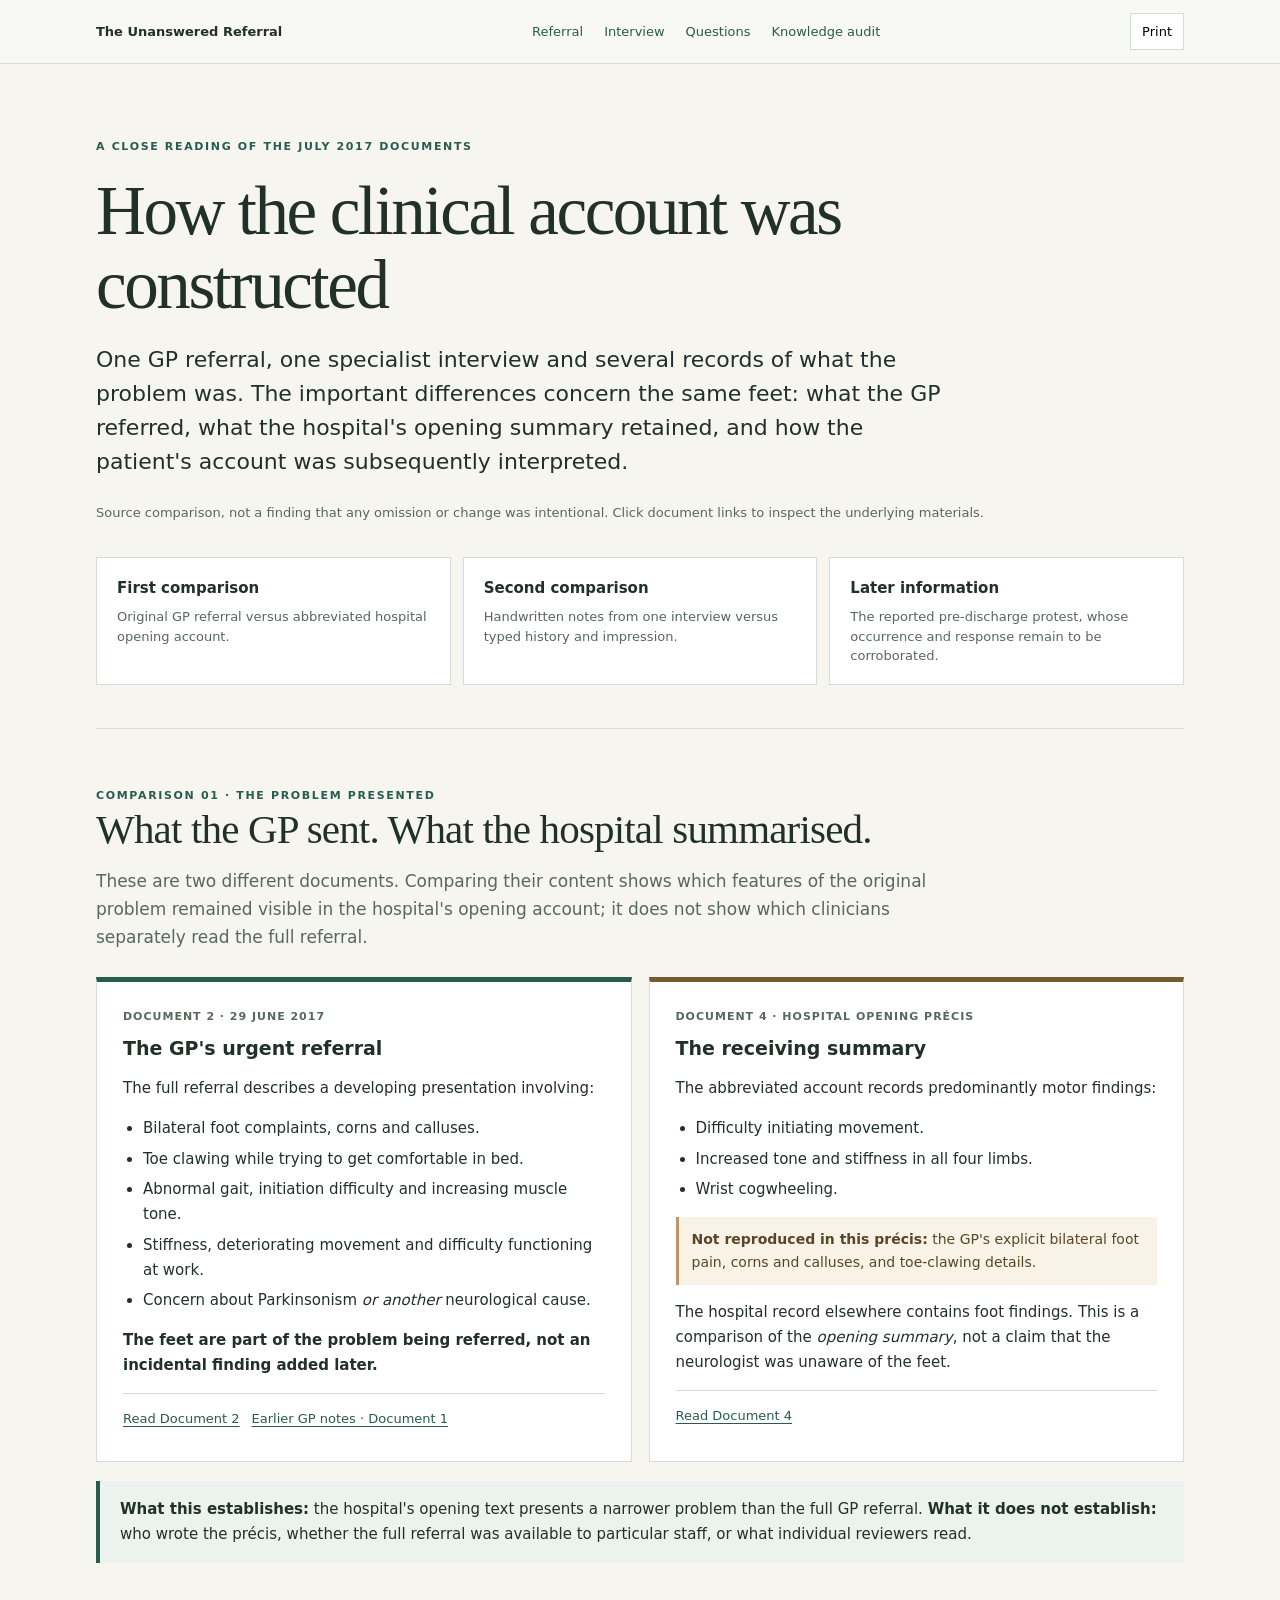
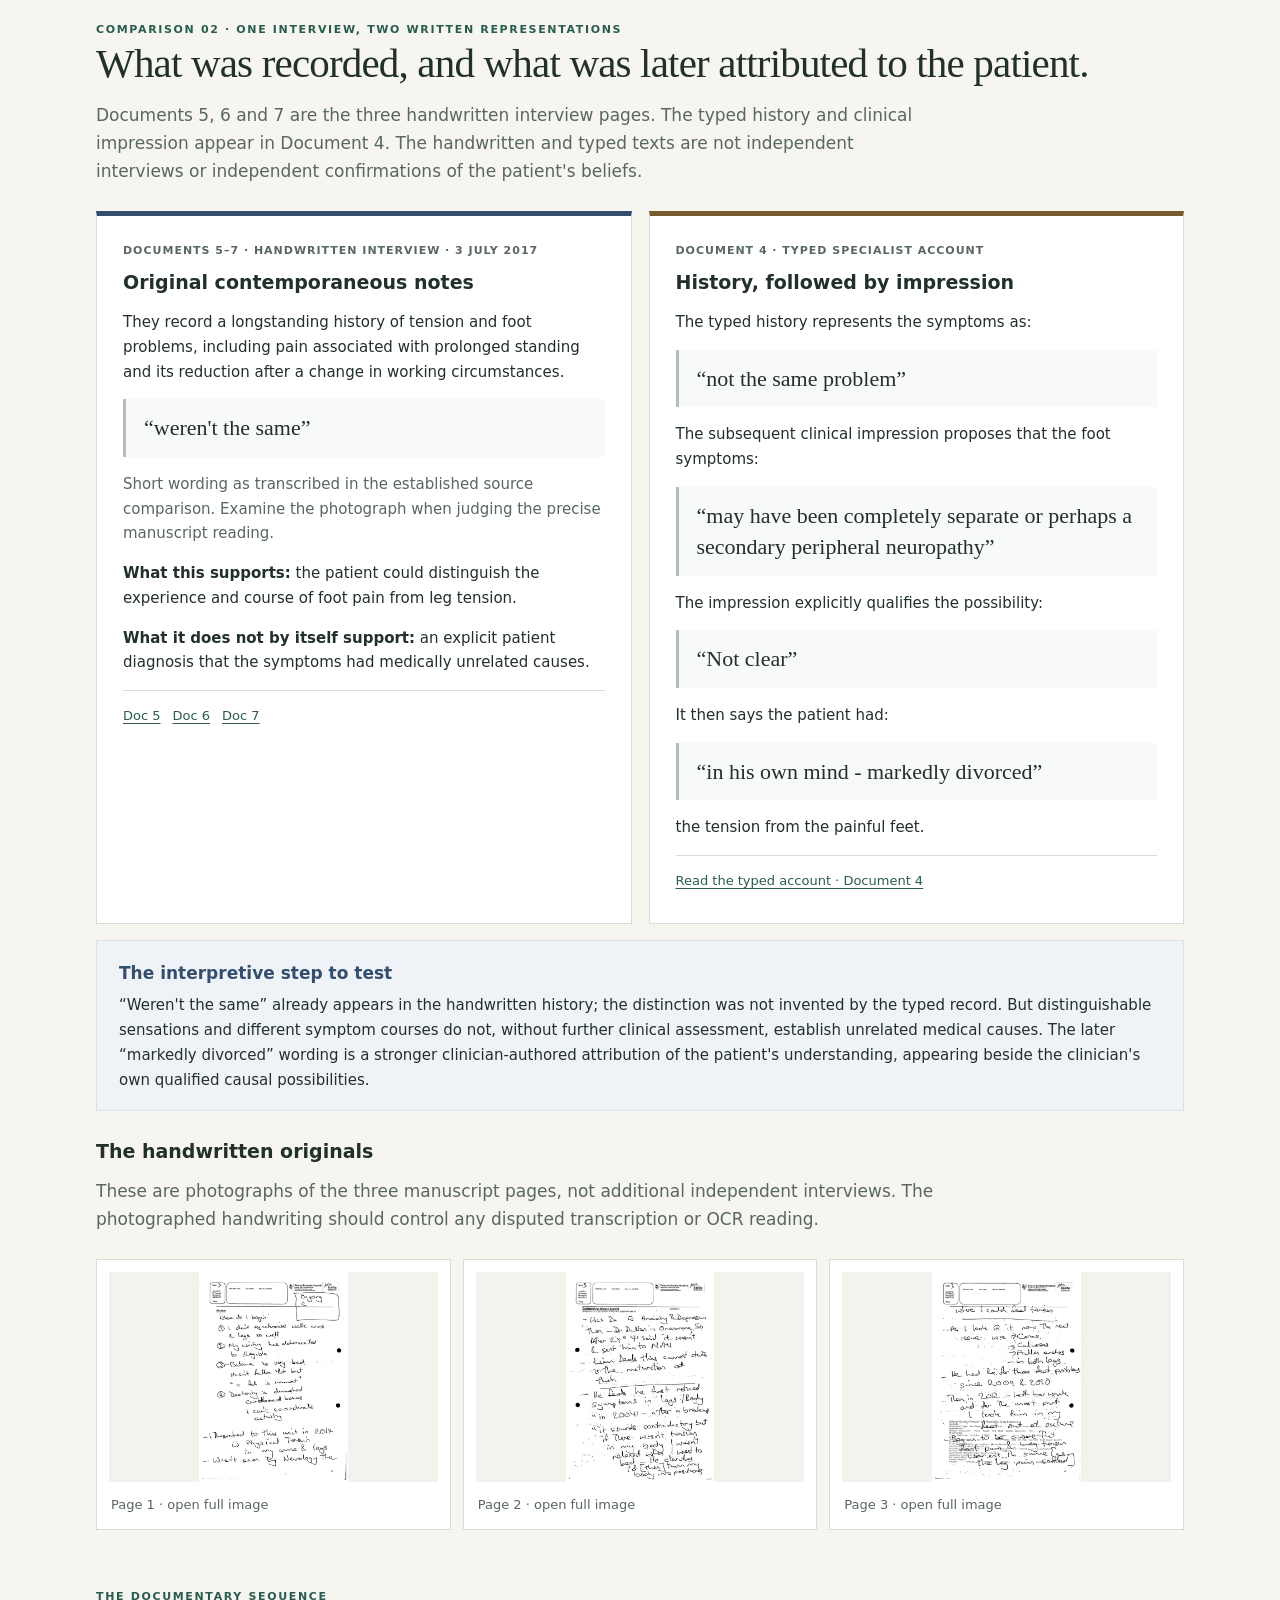
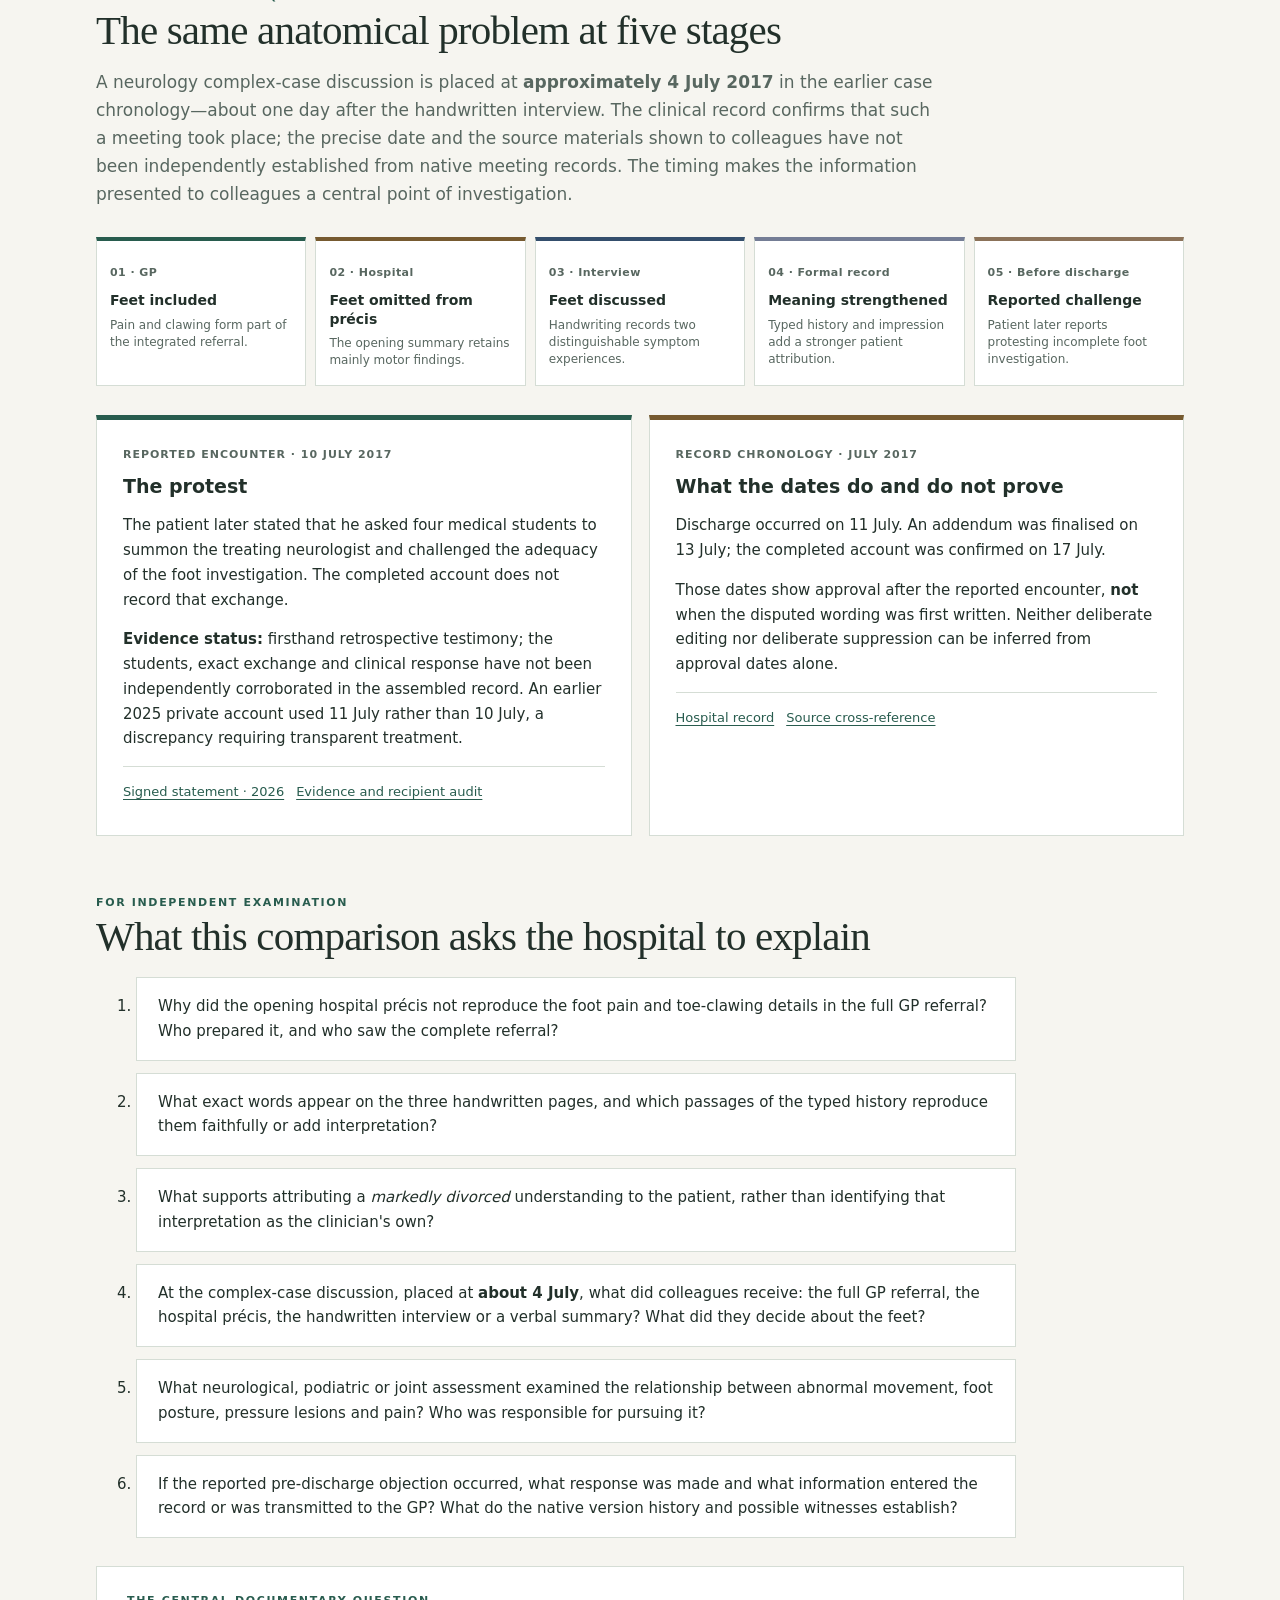
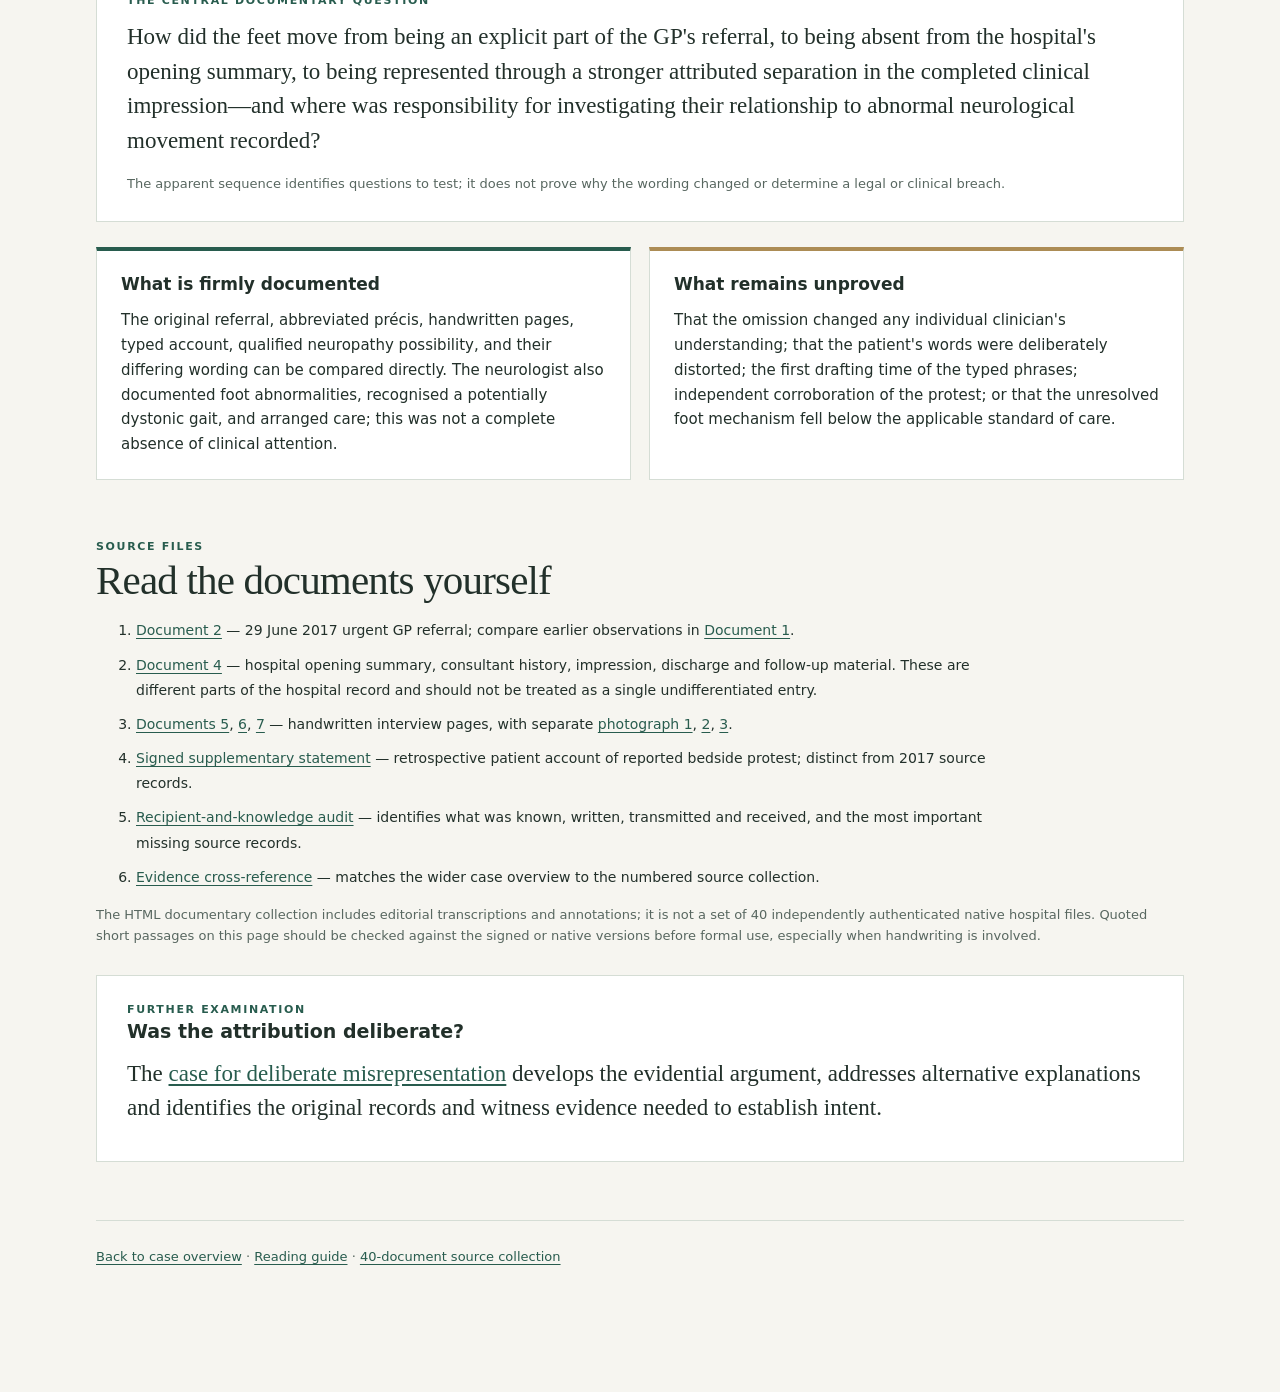
==== documentary-comparison.html @ 12102b63 "Place complex-case meeting around 4 July and clarify outstanding source evidence" ====
<!doctype html>
<html lang="en">
<head>
<meta charset="utf-8">
<meta name="viewport" content="width=device-width,initial-scale=1">
<meta name="color-scheme" content="light">
<meta name="description" content="A source-by-source visual comparison of the original GP referral, hospital summary, handwritten interview, typed clinical history and impression in July 2017.">
<title>How the July 2017 Account Was Constructed | The Unanswered Referral</title>
<style>
:root{--paper:#f6f5f0;--white:#fff;--ink:#22302a;--muted:#586760;--line:#d5ddd5;--green:#285c4e;--soft:#ecf2ed;--ochre:#765a30;--warm:#f8f2e7;--blue:#344e6c;--blue-soft:#eff3f8}
*{box-sizing:border-box}html{scroll-behavior:smooth}body{margin:0;background:var(--paper);color:var(--ink);font:17px/1.65 system-ui,-apple-system,BlinkMacSystemFont,"Segoe UI",sans-serif}a{color:var(--green);text-underline-offset:3px}a:focus-visible,button:focus-visible{outline:3px solid var(--green);outline-offset:3px}
header{background:rgba(248,248,244,.96);position:sticky;top:0;border-bottom:1px solid var(--line);z-index:10;backdrop-filter:blur(10px)}.top{max-width:1140px;margin:auto;padding:13px 26px;display:flex;align-items:center;gap:22px;justify-content:space-between;font-size:13px}.brand{font-weight:700;text-decoration:none;color:var(--ink)}.nav{display:flex;gap:21px;flex-wrap:wrap}.nav a{text-decoration:none}.print{border:1px solid var(--line);background:white;padding:7px 11px;cursor:pointer;font:inherit}
main{max-width:1140px;margin:auto;padding:0 26px 100px}section{scroll-margin-top:75px}.hero{padding:74px 0 43px;border-bottom:1px solid var(--line)}.eyebrow{color:var(--green);text-transform:uppercase;font-size:11px;letter-spacing:.15em;font-weight:750}.hero h1{font:normal clamp(37px,5.6vw,69px)/1.08 Georgia,serif;letter-spacing:-.035em;margin:17px 0 20px;max-width:950px}.lede{font-size:clamp(18px,2vw,22px);line-height:1.55;max-width:850px;margin:0 0 23px}.small{font-size:13px;color:var(--muted)}.summary{display:grid;grid-template-columns:repeat(3,1fr);gap:12px;margin-top:34px}.mini{background:var(--white);border:1px solid var(--line);padding:18px 20px;min-height:115px}.mini b{display:block;font-size:15px;margin-bottom:6px}.mini p{font-size:13px;color:var(--muted);line-height:1.5;margin:0}
h2{font:normal clamp(28px,3.6vw,41px)/1.18 Georgia,serif;letter-spacing:-.02em;margin:0 0 14px}h3{font:600 19px/1.3 system-ui,sans-serif;margin:0 0 13px}.intro{max-width:840px;color:var(--muted);margin:0 0 26px}.block{padding-top:58px}.comparison{display:grid;grid-template-columns:1fr 1fr;gap:17px}.panel{background:var(--white);border:1px solid var(--line);border-top:5px solid var(--green);padding:26px;min-width:0}.panel.secondary{border-top-color:var(--ochre)}.panel.third{border-top-color:var(--blue)}.panel .kicker{font-weight:700;letter-spacing:.09em;text-transform:uppercase;font-size:11px;color:var(--muted)}.panel h3{margin:10px 0 15px}.panel p,.panel li{font-size:15px}.panel ul{margin:5px 0 15px;padding-left:20px}.panel li{margin-bottom:6px}.panel footer{border-top:1px solid var(--line);padding-top:14px;font-size:13px;color:var(--muted)}.panel footer a{display:inline-block;margin:0 12px 6px 0}.omitted{background:var(--warm);border-left:3px solid #bb9867;padding:11px 13px;color:#594628;font-size:14px}.notice{background:var(--soft);padding:16px 20px;border-left:4px solid var(--green);margin-top:19px;font-size:15px}.sourcequote{margin:15px 0;border-left:3px solid #b3beb6;padding:13px 18px;background:#f8faf8;font:22px/1.43 Georgia,serif}.interpret{border:1px solid #d8e0e9;background:var(--blue-soft);padding:18px 22px;margin-top:16px}.interpret strong{color:var(--blue)}.interpret p{margin:6px 0 0;font-size:15px}.photo-grid{display:grid;grid-template-columns:repeat(3,minmax(0,1fr));gap:12px;margin-top:19px}.photo{margin:0;border:1px solid var(--line);background:white}.photo a{display:block;padding:12px}.photo img{display:block;width:100%;height:210px;object-fit:contain;background:#f4f2ec}.photo figcaption{padding:0 14px 13px;font-size:13px;color:var(--muted)}.subsection{margin-top:28px}.meaning{display:grid;grid-template-columns:1fr 1fr;gap:18px;margin-top:25px}.meaning article{padding:22px 24px;background:var(--white);border:1px solid var(--line)}.meaning article h3{font-size:17px}.meaning article p{font-size:15px;margin:0}.meaning .caution{border-top:4px solid #ac8c55}.meaning .test{border-top:4px solid var(--green)}.rail{display:grid;grid-template-columns:repeat(5,minmax(0,1fr));gap:9px;margin:29px 0}.step{padding:15px 13px;background:white;border:1px solid var(--line);border-top:4px solid var(--green)}.step:nth-child(2){border-top-color:var(--ochre)}.step:nth-child(3){border-top-color:var(--blue)}.step:nth-child(4){border-top-color:#747d95}.step:nth-child(5){border-top-color:#8b7259}.step span{color:var(--muted);font-size:11px;font-weight:700;letter-spacing:.04em}.step b{display:block;font-size:14px;line-height:1.3;margin:7px 0}.step p{font-size:12px;line-height:1.45;color:var(--muted);margin:0}.callout{border:1px solid var(--line);background:white;padding:25px 30px;margin-top:28px}.callout p{font:23px/1.5 Georgia,serif;margin:10px 0}.tests{counter-reset:test;display:grid;gap:12px;max-width:920px}.tests li{padding:16px 21px;background:var(--white);border:1px solid var(--line);font-size:15px}.sources{font-size:14px;line-height:1.8;max-width:920px}.sources li{margin-bottom:9px}.end{border-top:1px solid var(--line);margin-top:58px;padding:25px 0;color:var(--muted);font-size:13px}
@media(max-width:790px){main{padding:0 17px 70px}.top{padding:12px 17px}.hero{padding-top:45px}.summary,.comparison,.meaning{grid-template-columns:1fr}.photo-grid{grid-template-columns:repeat(3,minmax(0,1fr))}.photo img{height:145px}.rail{grid-template-columns:1fr 1fr}.nav{gap:10px}}@media(max-width:480px){.photo-grid{grid-template-columns:1fr}.photo img{height:280px}.rail{grid-template-columns:1fr}.nav a:nth-child(2){display:none}.panel{padding:19px}.sourcequote{font-size:20px}}
@media print{header,.print{display:none}body{font-size:12px;background:white}main{max-width:none}.hero{padding:16px 0}.hero h1{font-size:35px}.summary,.comparison,.meaning{grid-template-columns:1fr 1fr}.rail{grid-template-columns:repeat(5,1fr)}.panel,.mini,.step,.photo{break-inside:avoid}.block{padding-top:28px}h2{font-size:27px}.photo img{height:140px}a{color:inherit}}
</style>
</head>
<body>
<header><div class="top"><a class="brand" href="./">The Unanswered Referral</a><nav class="nav" aria-label="Page navigation"><a href="#referral">Referral</a><a href="#interview">Interview</a><a href="#question">Questions</a><a href="supporting.html?document=audit">Knowledge audit</a></nav><button class="print" type="button" onclick="window.print()">Print</button></div></header>
<main>
<section class="hero">
 <div class="eyebrow">A close reading of the July 2017 documents</div>
 <h1>How the clinical account was constructed</h1>
 <p class="lede">One GP referral, one specialist interview and several records of what the problem was. The important differences concern the same feet: what the GP referred, what the hospital's opening summary retained, and how the patient's account was subsequently interpreted.</p>
 <p class="small">Source comparison, not a finding that any omission or change was intentional. Click document links to inspect the underlying materials.</p>
 <div class="summary">
  <div class="mini"><b>First comparison</b><p>Original GP referral versus abbreviated hospital opening account.</p></div>
  <div class="mini"><b>Second comparison</b><p>Handwritten notes from one interview versus typed history and impression.</p></div>
  <div class="mini"><b>Later information</b><p>The reported pre-discharge protest, whose occurrence and response remain to be corroborated.</p></div>
 </div>
</section>
<section class="block" id="referral">
 <div class="eyebrow">Comparison 01 · The problem presented</div>
 <h2>What the GP sent. What the hospital summarised.</h2>
 <p class="intro">These are two different documents. Comparing their content shows which features of the original problem remained visible in the hospital's opening account; it does not show which clinicians separately read the full referral.</p>
 <div class="comparison">
  <article class="panel">
   <div class="kicker">Document 2 · 29 June 2017</div><h3>The GP's urgent referral</h3>
   <p>The full referral describes a developing presentation involving:</p>
   <ul><li>Bilateral foot complaints, corns and calluses.</li><li>Toe clawing while trying to get comfortable in bed.</li><li>Abnormal gait, initiation difficulty and increasing muscle tone.</li><li>Stiffness, deteriorating movement and difficulty functioning at work.</li><li>Concern about Parkinsonism <em>or another</em> neurological cause.</li></ul>
   <p><strong>The feet are part of the problem being referred, not an incidental finding added later.</strong></p>
   <footer><a href="Margaret_Tansey.html#document-2">Read Document 2</a><a href="Margaret_Tansey.html#document-1">Earlier GP notes · Document 1</a></footer>
  </article>
  <article class="panel secondary">
   <div class="kicker">Document 4 · Hospital opening précis</div><h3>The receiving summary</h3>
   <p>The abbreviated account records predominantly motor findings:</p>
   <ul><li>Difficulty initiating movement.</li><li>Increased tone and stiffness in all four limbs.</li><li>Wrist cogwheeling.</li></ul>
   <div class="omitted"><strong>Not reproduced in this précis:</strong> the GP's explicit bilateral foot pain, corns and calluses, and toe-clawing details.</div>
   <p>The hospital record elsewhere contains foot findings. This is a comparison of the <em>opening summary</em>, not a claim that the neurologist was unaware of the feet.</p>
   <footer><a href="Margaret_Tansey.html#document-4">Read Document 4</a></footer>
  </article>
 </div>
 <div class="notice"><strong>What this establishes:</strong> the hospital's opening text presents a narrower problem than the full GP referral. <strong>What it does not establish:</strong> who wrote the précis, whether the full referral was available to particular staff, or what individual reviewers read.</div>
</section>
<section class="block" id="interview">
 <div class="eyebrow">Comparison 02 · One interview, two written representations</div>
 <h2>What was recorded, and what was later attributed to the patient.</h2>
 <p class="intro">Documents 5, 6 and 7 are the three handwritten interview pages. The typed history and clinical impression appear in Document 4. The handwritten and typed texts are not independent interviews or independent confirmations of the patient's beliefs.</p>
 <div class="comparison">
  <article class="panel third">
   <div class="kicker">Documents 5–7 · Handwritten interview · 3 July 2017</div><h3>Original contemporaneous notes</h3>
   <p>They record a longstanding history of tension and foot problems, including pain associated with prolonged standing and its reduction after a change in working circumstances.</p>
   <blockquote class="sourcequote">“weren't the same”</blockquote>
   <p class="small">Short wording as transcribed in the established source comparison. Examine the photograph when judging the precise manuscript reading.</p>
   <p><strong>What this supports:</strong> the patient could distinguish the experience and course of foot pain from leg tension.</p>
   <p><strong>What it does not by itself support:</strong> an explicit patient diagnosis that the symptoms had medically unrelated causes.</p>
   <footer><a href="Margaret_Tansey.html#document-5">Doc 5</a><a href="Margaret_Tansey.html#document-6">Doc 6</a><a href="Margaret_Tansey.html#document-7">Doc 7</a></footer>
  </article>
  <article class="panel secondary">
   <div class="kicker">Document 4 · Typed specialist account</div><h3>History, followed by impression</h3>
   <p>The typed history represents the symptoms as:</p>
   <blockquote class="sourcequote">“not the same problem”</blockquote>
   <p>The subsequent clinical impression proposes that the foot symptoms:</p>
   <blockquote class="sourcequote">“may have been completely separate or perhaps a secondary peripheral neuropathy”</blockquote>
   <p>The impression explicitly qualifies the possibility:</p>
   <blockquote class="sourcequote">“Not clear”</blockquote>
   <p>It then says the patient had:</p>
   <blockquote class="sourcequote">“in his own mind - markedly divorced”</blockquote>
   <p>the tension from the painful feet.</p>
   <footer><a href="Margaret_Tansey.html#document-4">Read the typed account · Document 4</a></footer>
  </article>
 </div>
 <div class="interpret"><strong>The interpretive step to test</strong><p>“Weren't the same” already appears in the handwritten history; the distinction was not invented by the typed record. But distinguishable sensations and different symptom courses do not, without further clinical assessment, establish unrelated medical causes. The later “markedly divorced” wording is a stronger clinician-authored attribution of the patient's understanding, appearing beside the clinician's own qualified causal possibilities.</p></div>
 <div class="subsection"><h3>The handwritten originals</h3><p class="intro">These are photographs of the three manuscript pages, not additional independent interviews. The photographed handwriting should control any disputed transcription or OCR reading.</p>
  <div class="photo-grid">
   <figure class="photo"><a href="document_05_manuscript.jpg"><img src="document_05_manuscript.jpg" alt="Photograph of neurologist's handwritten interview, page 1" loading="lazy"></a><figcaption>Page 1 · open full image</figcaption></figure>
   <figure class="photo"><a href="document_06_manuscript.jpg"><img src="document_06_manuscript.jpg" alt="Photograph of neurologist's handwritten interview, page 2" loading="lazy"></a><figcaption>Page 2 · open full image</figcaption></figure>
   <figure class="photo"><a href="document_07_manuscript.jpg"><img src="document_07_manuscript.jpg" alt="Photograph of neurologist's handwritten interview, page 3" loading="lazy"></a><figcaption>Page 3 · open full image</figcaption></figure>
  </div>
 </div>
</section>
<section class="block" id="sequence">
 <div class="eyebrow">The documentary sequence</div><h2>The same anatomical problem at five stages</h2>
 <p class="intro">A neurology complex-case discussion is placed at <strong>approximately 4 July 2017</strong> in the earlier case chronology—about one day after the handwritten interview. The clinical record confirms that such a meeting took place; the precise date and the source materials shown to colleagues have not been independently established from native meeting records. The timing makes the information presented to colleagues a central point of investigation.</p>
 <div class="rail">
 <div class="step"><span>01 · GP</span><b>Feet included</b><p>Pain and clawing form part of the integrated referral.</p></div>
 <div class="step"><span>02 · Hospital</span><b>Feet omitted from précis</b><p>The opening summary retains mainly motor findings.</p></div>
 <div class="step"><span>03 · Interview</span><b>Feet discussed</b><p>Handwriting records two distinguishable symptom experiences.</p></div>
 <div class="step"><span>04 · Formal record</span><b>Meaning strengthened</b><p>Typed history and impression add a stronger patient attribution.</p></div>
 <div class="step"><span>05 · Before discharge</span><b>Reported challenge</b><p>Patient later reports protesting incomplete foot investigation.</p></div>
 </div>
 <div class="comparison">
 <article class="panel"><div class="kicker">Reported encounter · 10 July 2017</div><h3>The protest</h3><p>The patient later stated that he asked four medical students to summon the treating neurologist and challenged the adequacy of the foot investigation. The completed account does not record that exchange.</p><p><strong>Evidence status:</strong> firsthand retrospective testimony; the students, exact exchange and clinical response have not been independently corroborated in the assembled record. An earlier 2025 private account used 11 July rather than 10 July, a discrepancy requiring transparent treatment.</p><footer><a href="Article_16_Supplementary_Statement_July_2017.pdf">Signed statement · 2026</a><a href="supporting.html?document=audit">Evidence and recipient audit</a></footer></article>
 <article class="panel secondary"><div class="kicker">Record chronology · July 2017</div><h3>What the dates do and do not prove</h3><p>Discharge occurred on 11 July. An addendum was finalised on 13 July; the completed account was confirmed on 17 July.</p><p>Those dates show approval after the reported encounter, <strong>not</strong> when the disputed wording was first written. Neither deliberate editing nor deliberate suppression can be inferred from approval dates alone.</p><footer><a href="Margaret_Tansey.html#document-4">Hospital record</a><a href="supporting.html?document=crosswalk">Source cross-reference</a></footer></article>
 </div>
</section>
<section class="block" id="question">
 <div class="eyebrow">For independent examination</div><h2>What this comparison asks the hospital to explain</h2>
 <ol class="tests">
 <li>Why did the opening hospital précis not reproduce the foot pain and toe-clawing details in the full GP referral? Who prepared it, and who saw the complete referral?</li>
 <li>What exact words appear on the three handwritten pages, and which passages of the typed history reproduce them faithfully or add interpretation?</li>
 <li>What supports attributing a <em>markedly divorced</em> understanding to the patient, rather than identifying that interpretation as the clinician's own?</li>
 <li>At the complex-case discussion, placed at <strong>about 4 July</strong>, what did colleagues receive: the full GP referral, the hospital précis, the handwritten interview or a verbal summary? What did they decide about the feet?</li>
 <li>What neurological, podiatric or joint assessment examined the relationship between abnormal movement, foot posture, pressure lesions and pain? Who was responsible for pursuing it?</li>
 <li>If the reported pre-discharge objection occurred, what response was made and what information entered the record or was transmitted to the GP? What do the native version history and possible witnesses establish?</li>
 </ol>
 <div class="callout"><div class="eyebrow">The central documentary question</div><p>How did the feet move from being an explicit part of the GP's referral, to being absent from the hospital's opening summary, to being represented through a stronger attributed separation in the completed clinical impression—and where was responsibility for investigating their relationship to abnormal neurological movement recorded?</p><span class="small">The apparent sequence identifies questions to test; it does not prove why the wording changed or determine a legal or clinical breach.</span></div>
 <div class="meaning"><article class="test"><h3>What is firmly documented</h3><p>The original referral, abbreviated précis, handwritten pages, typed account, qualified neuropathy possibility, and their differing wording can be compared directly. The neurologist also documented foot abnormalities, recognised a potentially dystonic gait, and arranged care; this was not a complete absence of clinical attention.</p></article><article class="caution"><h3>What remains unproved</h3><p>That the omission changed any individual clinician's understanding; that the patient's words were deliberately distorted; the first drafting time of the typed phrases; independent corroboration of the protest; or that the unresolved foot mechanism fell below the applicable standard of care.</p></article></div>
</section>
<section class="block" id="sources"><div class="eyebrow">Source files</div><h2>Read the documents yourself</h2>
 <ol class="sources">
 <li><a href="Margaret_Tansey.html#document-2">Document 2</a> — 29 June 2017 urgent GP referral; compare earlier observations in <a href="Margaret_Tansey.html#document-1">Document 1</a>.</li>
 <li><a href="Margaret_Tansey.html#document-4">Document 4</a> — hospital opening summary, consultant history, impression, discharge and follow-up material. These are different parts of the hospital record and should not be treated as a single undifferentiated entry.</li>
 <li><a href="Margaret_Tansey.html#document-5">Documents 5</a>, <a href="Margaret_Tansey.html#document-6">6</a>, <a href="Margaret_Tansey.html#document-7">7</a> — handwritten interview pages, with separate <a href="document_05_manuscript.jpg">photograph 1</a>, <a href="document_06_manuscript.jpg">2</a>, <a href="document_07_manuscript.jpg">3</a>.</li>
 <li><a href="Article_16_Supplementary_Statement_July_2017.pdf">Signed supplementary statement</a> — retrospective patient account of reported bedside protest; distinct from 2017 source records.</li>
 <li><a href="supporting.html?document=audit">Recipient-and-knowledge audit</a> — identifies what was known, written, transmitted and received, and the most important missing source records.</li>
 <li><a href="supporting.html?document=crosswalk">Evidence cross-reference</a> — matches the wider case overview to the numbered source collection.</li>
 </ol>
 <p class="small">The HTML documentary collection includes editorial transcriptions and annotations; it is not a set of 40 independently authenticated native hospital files. Quoted short passages on this page should be checked against the signed or native versions before formal use, especially when handwriting is involved.</p>
</section>
<div class="callout"><div class="eyebrow">Further examination</div><h3>Was the attribution deliberate?</h3><p>The <a href="CASE_FOR_DELIBERATE_MISREPRESENTATION.md">case for deliberate misrepresentation</a> develops the evidential argument, addresses alternative explanations and identifies the original records and witness evidence needed to establish intent.</p></div>
<div class="end"><a href="./">Back to case overview</a> · <a href="README.md">Reading guide</a> · <a href="Margaret_Tansey.html">40-document source collection</a></div>
</main>
</body></html>
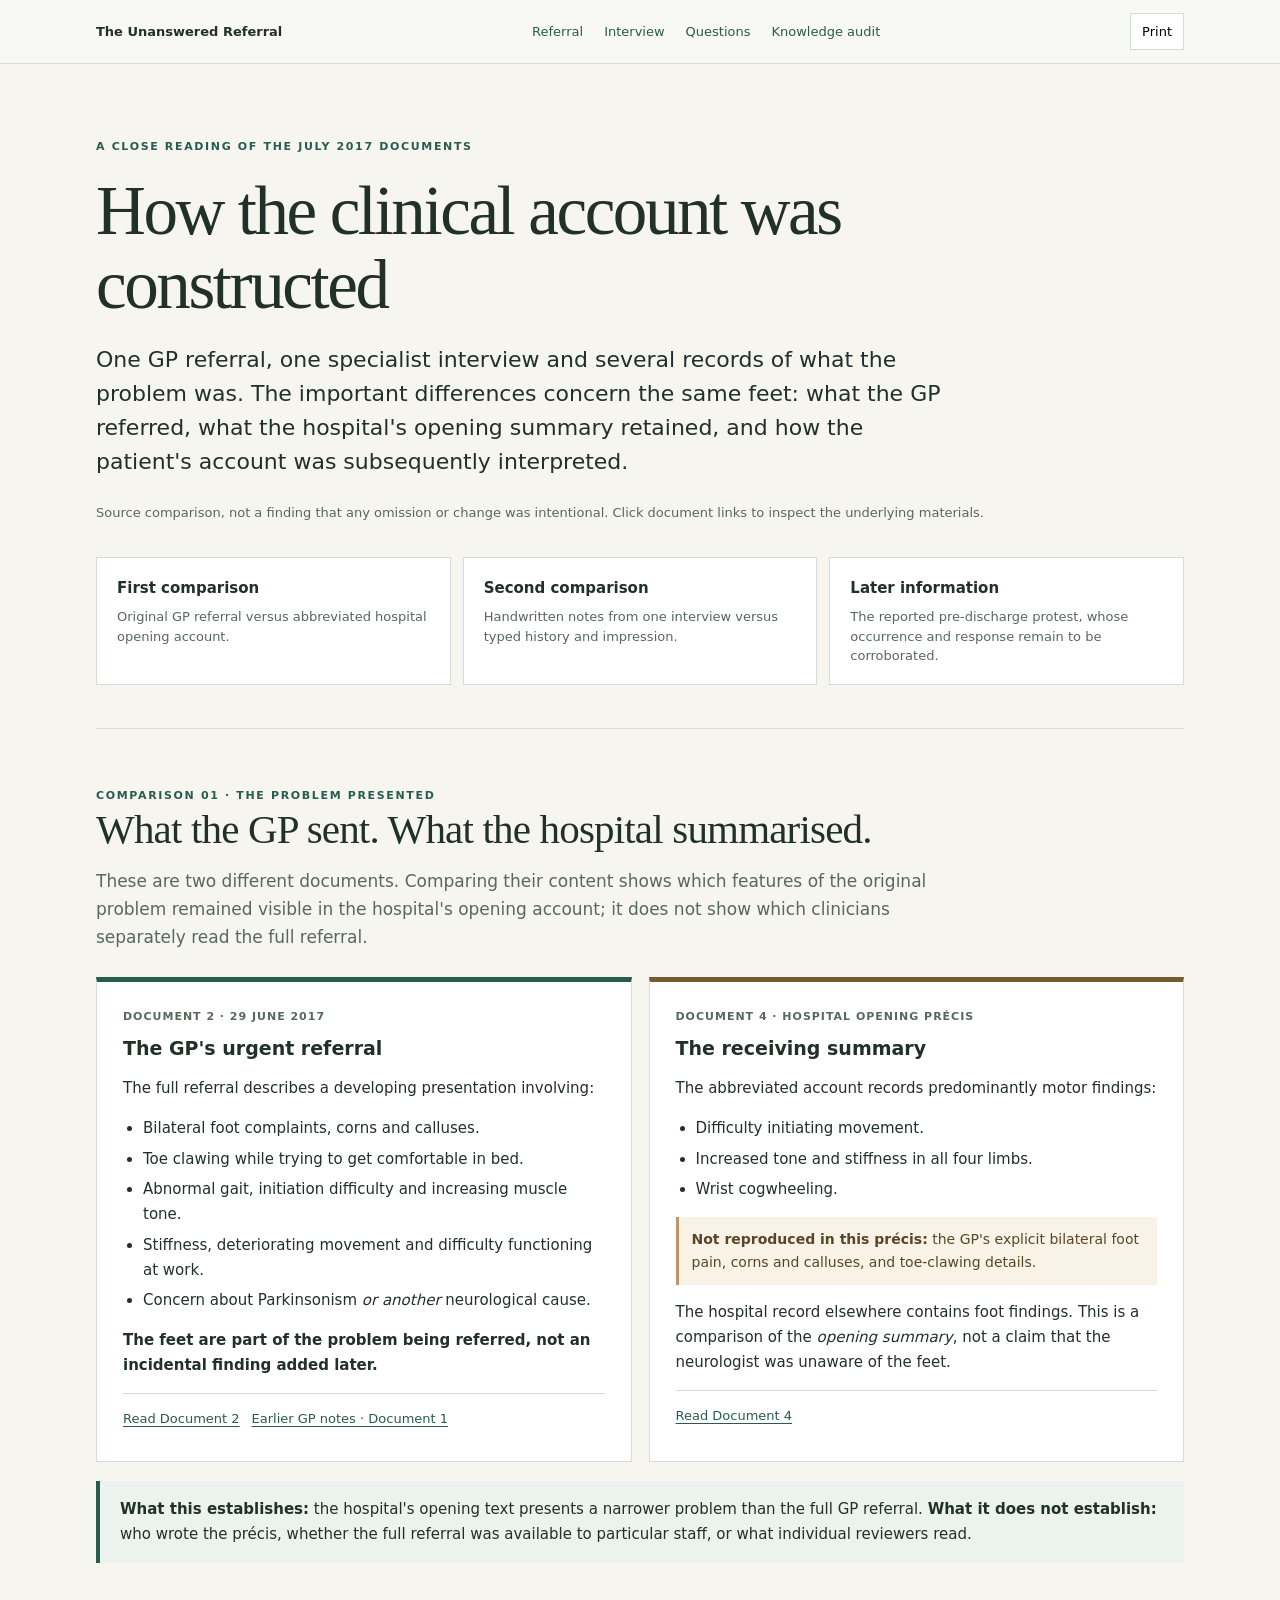
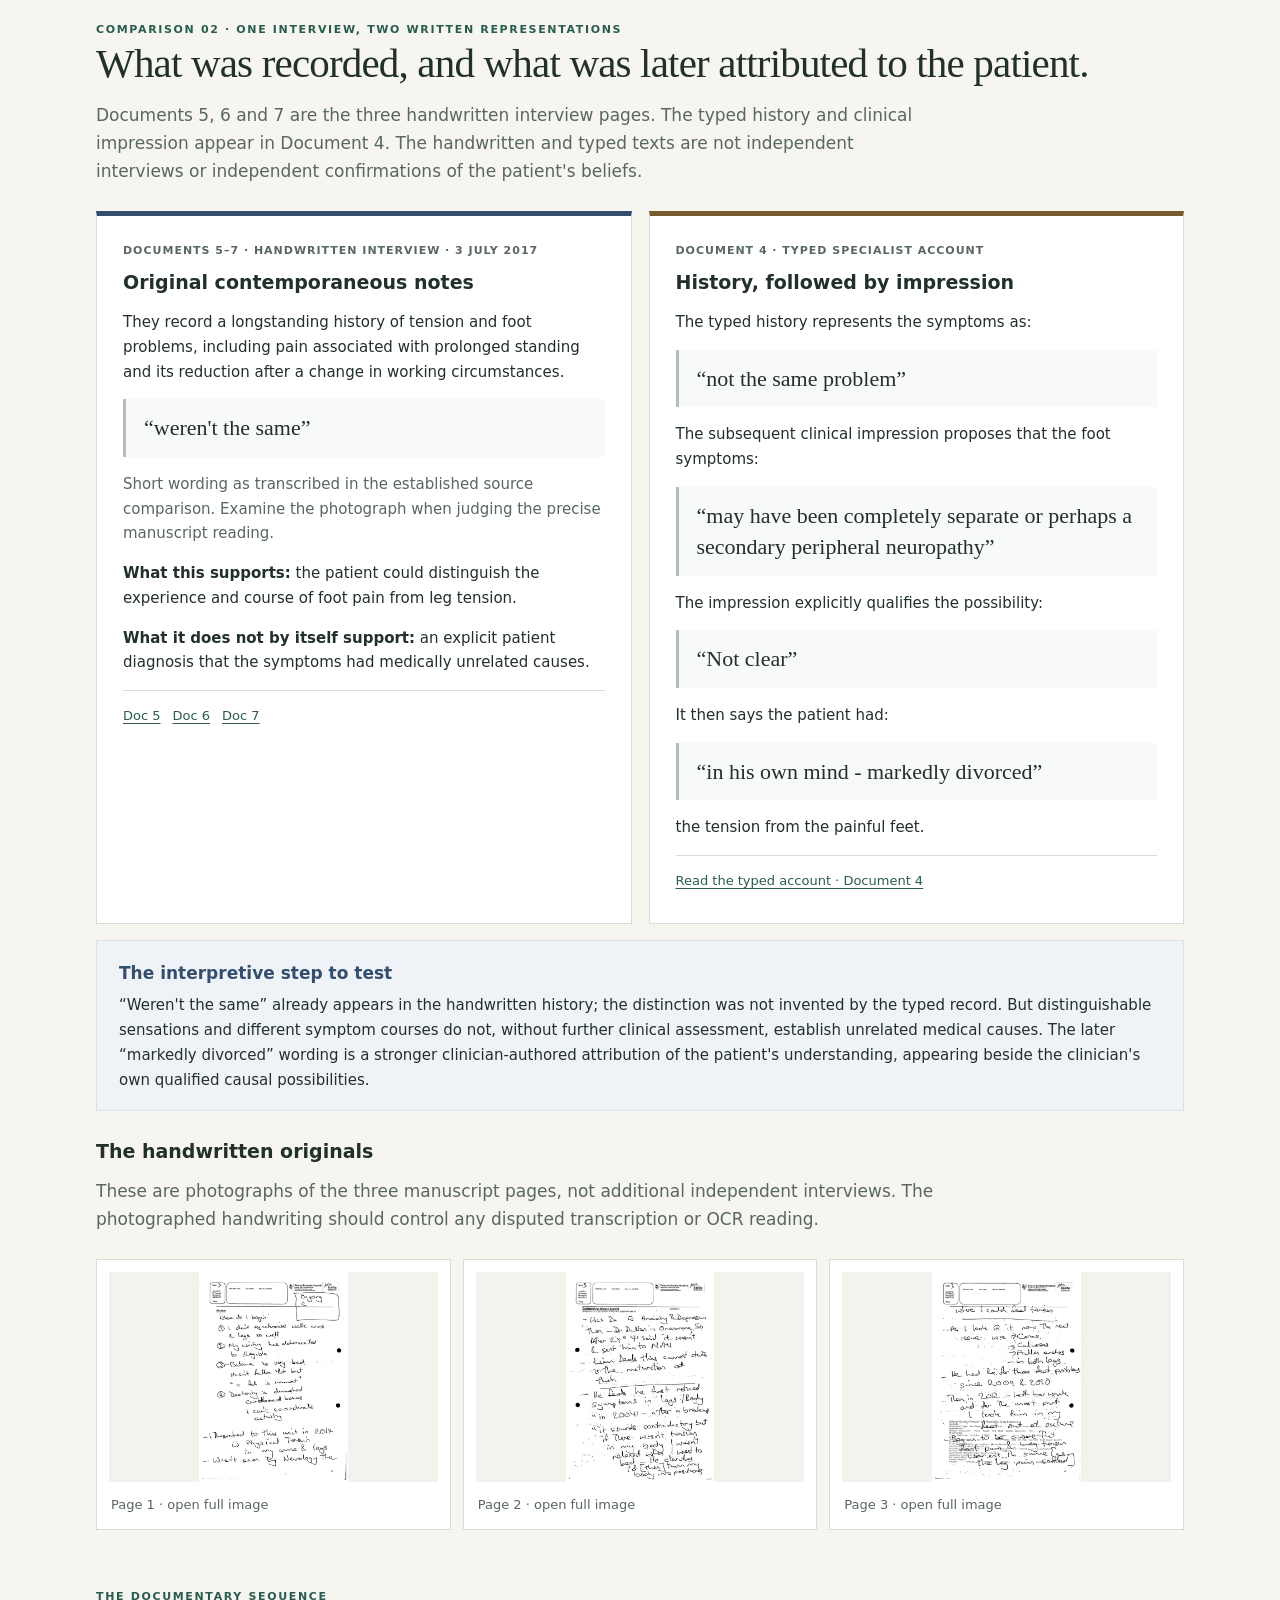
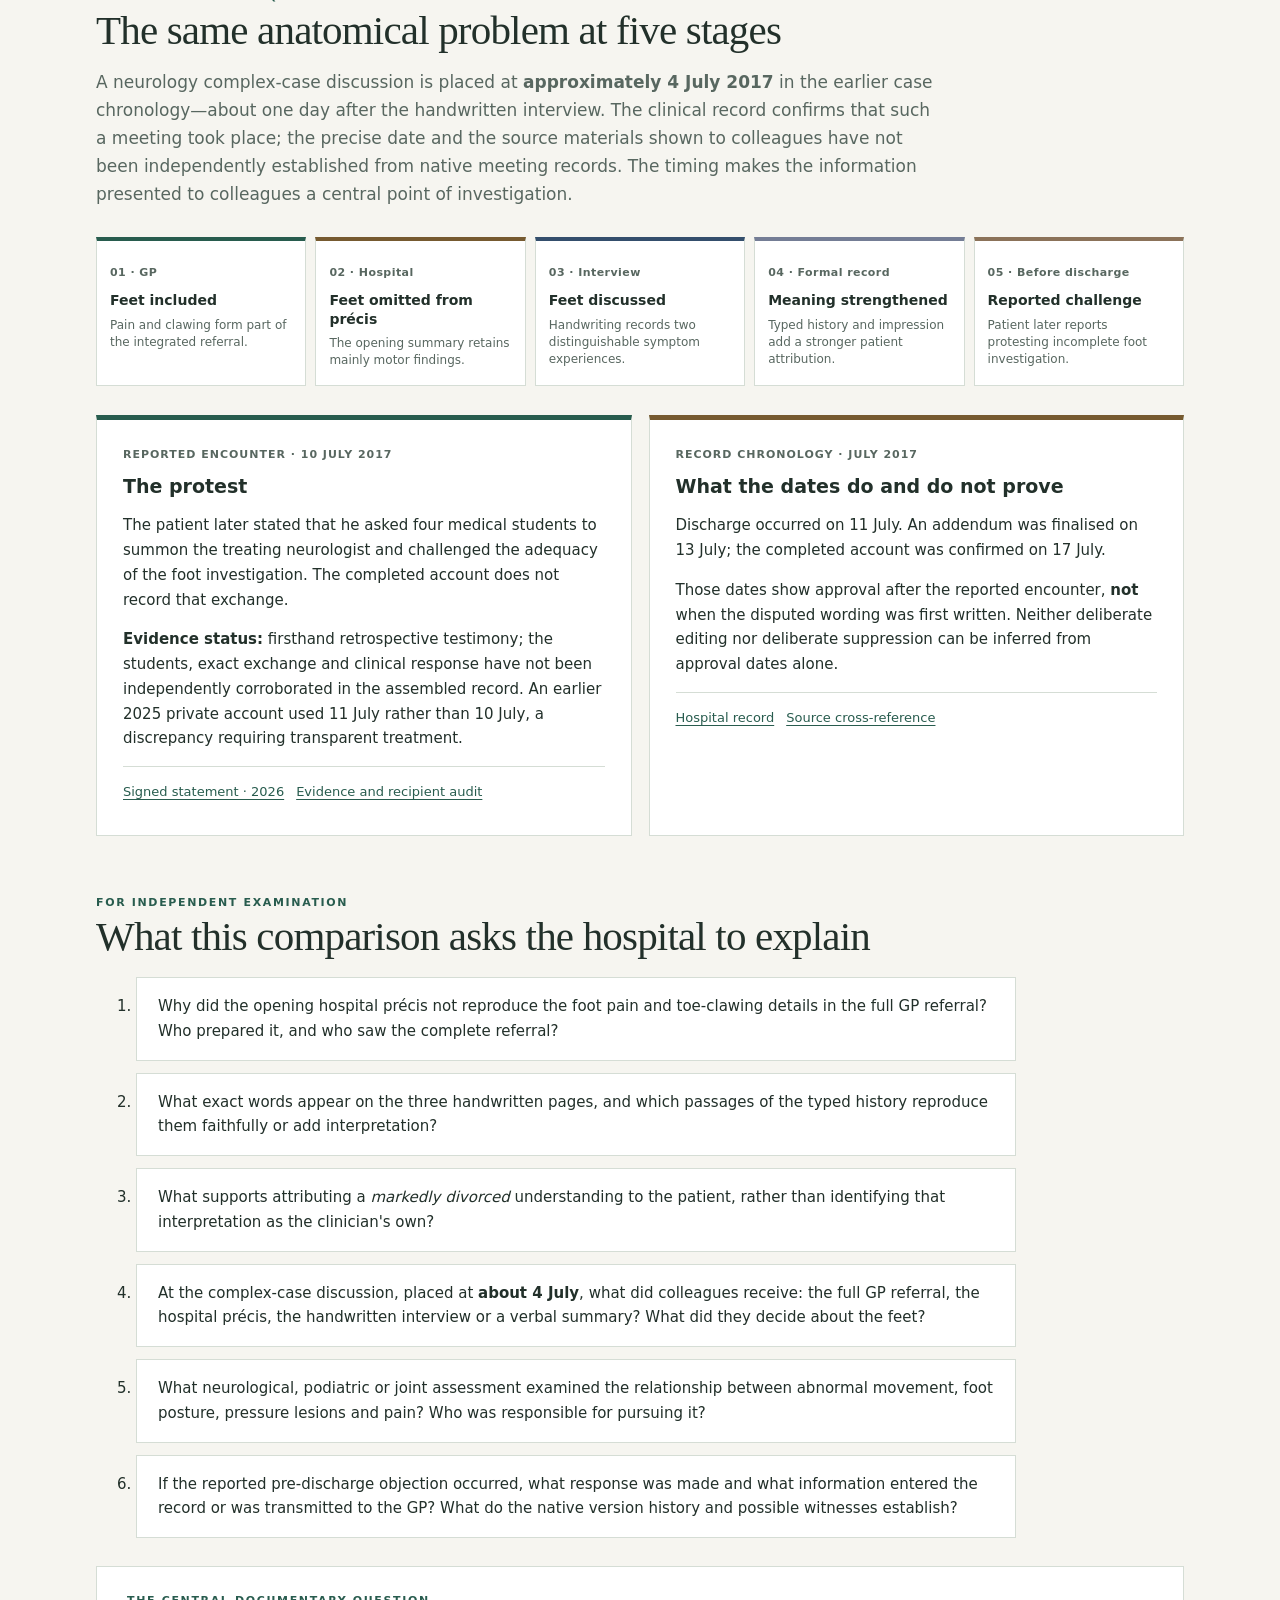
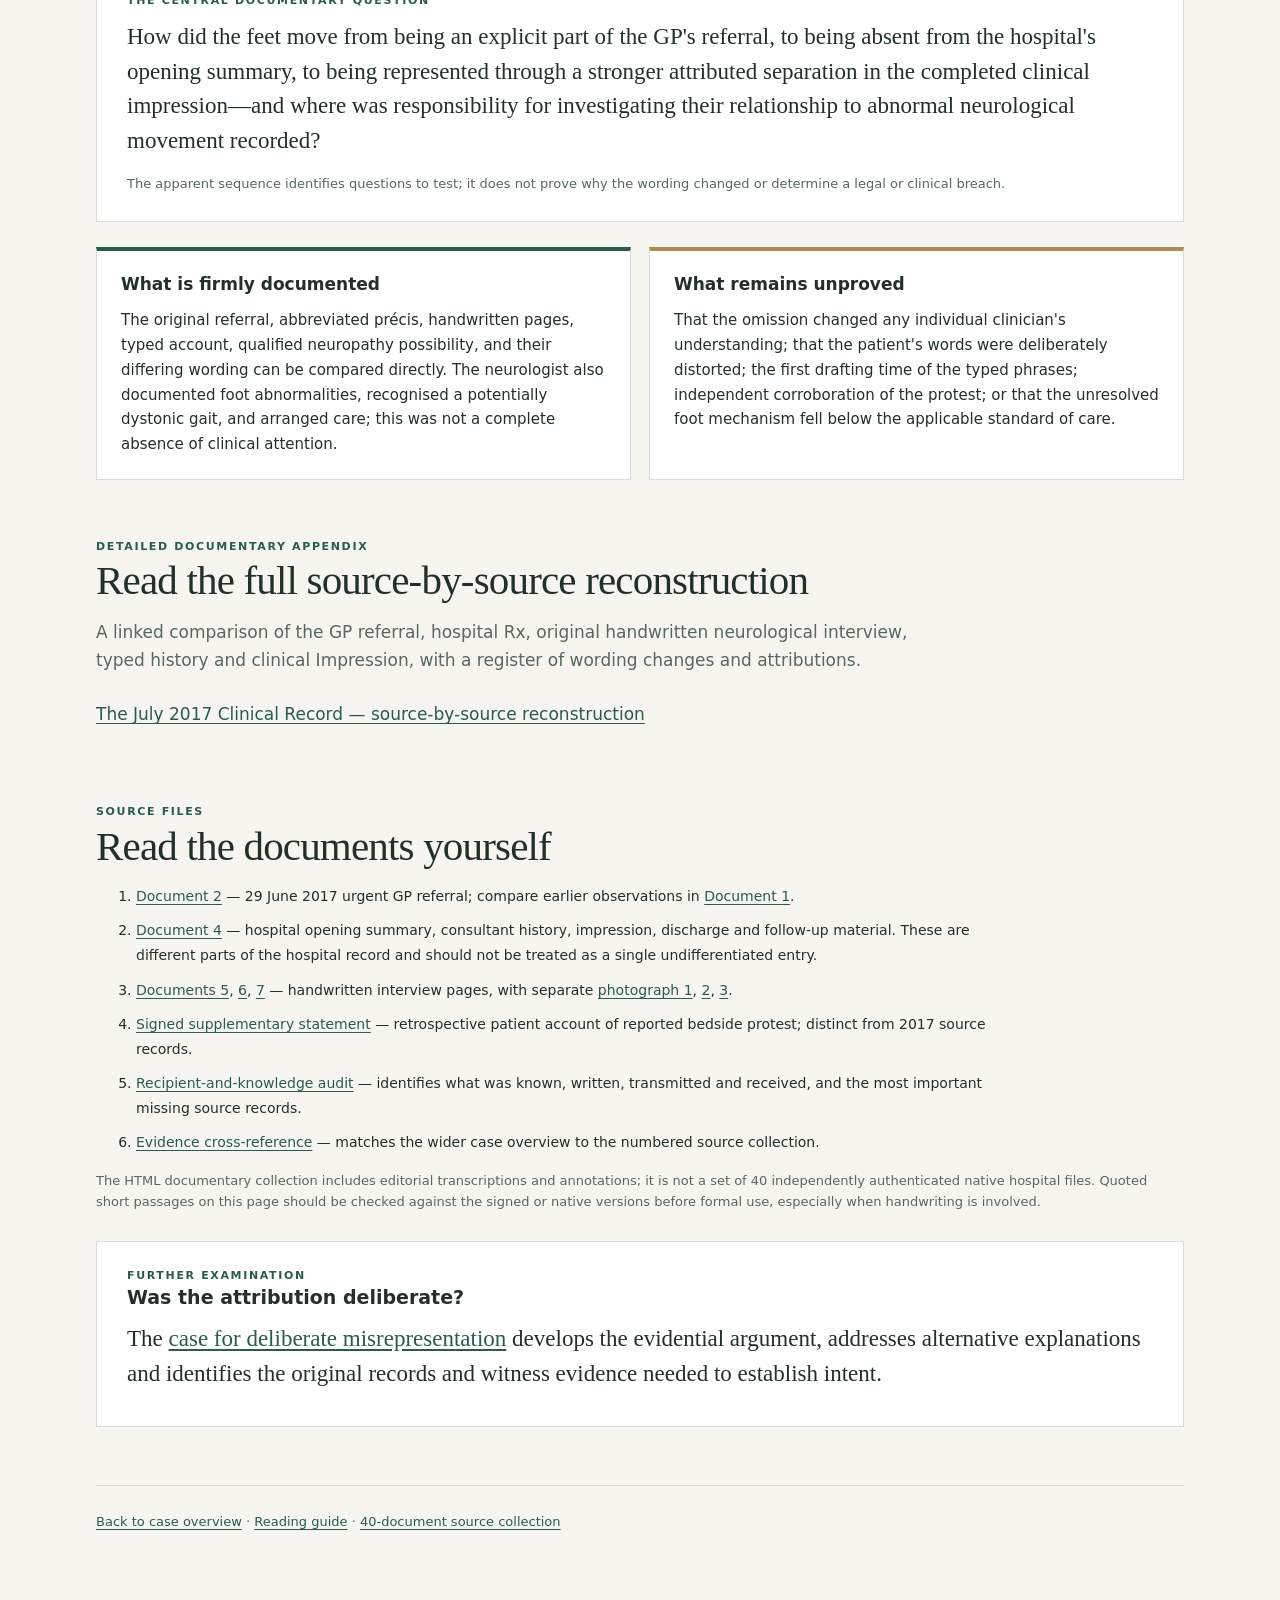
==== commit 48dbb3cf: "Link July 2017 clinical record reconstruction from documentary-comparison.html" ====
--- a/documentary-comparison.html
+++ b/documentary-comparison.html
@@ -118,6 +118,7 @@
  <div class="callout"><div class="eyebrow">The central documentary question</div><p>How did the feet move from being an explicit part of the GP's referral, to being absent from the hospital's opening summary, to being represented through a stronger attributed separation in the completed clinical impression—and where was responsibility for investigating their relationship to abnormal neurological movement recorded?</p><span class="small">The apparent sequence identifies questions to test; it does not prove why the wording changed or determine a legal or clinical breach.</span></div>
  <div class="meaning"><article class="test"><h3>What is firmly documented</h3><p>The original referral, abbreviated précis, handwritten pages, typed account, qualified neuropathy possibility, and their differing wording can be compared directly. The neurologist also documented foot abnormalities, recognised a potentially dystonic gait, and arranged care; this was not a complete absence of clinical attention.</p></article><article class="caution"><h3>What remains unproved</h3><p>That the omission changed any individual clinician's understanding; that the patient's words were deliberately distorted; the first drafting time of the typed phrases; independent corroboration of the protest; or that the unresolved foot mechanism fell below the applicable standard of care.</p></article></div>
 </section>
+<section class="block" id="detailed-reconstruction"><div class="eyebrow">Detailed documentary appendix</div><h2>Read the full source-by-source reconstruction</h2><p class="intro">A linked comparison of the GP referral, hospital Rx, original handwritten neurological interview, typed history and clinical Impression, with a register of wording changes and attributions.</p><p><a href="JULY_2017_CLINICAL_RECORD_SOURCE_RECONSTRUCTION.md">The July 2017 Clinical Record — source-by-source reconstruction</a></p></section>
 <section class="block" id="sources"><div class="eyebrow">Source files</div><h2>Read the documents yourself</h2>
  <ol class="sources">
  <li><a href="Margaret_Tansey.html#document-2">Document 2</a> — 29 June 2017 urgent GP referral; compare earlier observations in <a href="Margaret_Tansey.html#document-1">Document 1</a>.</li>
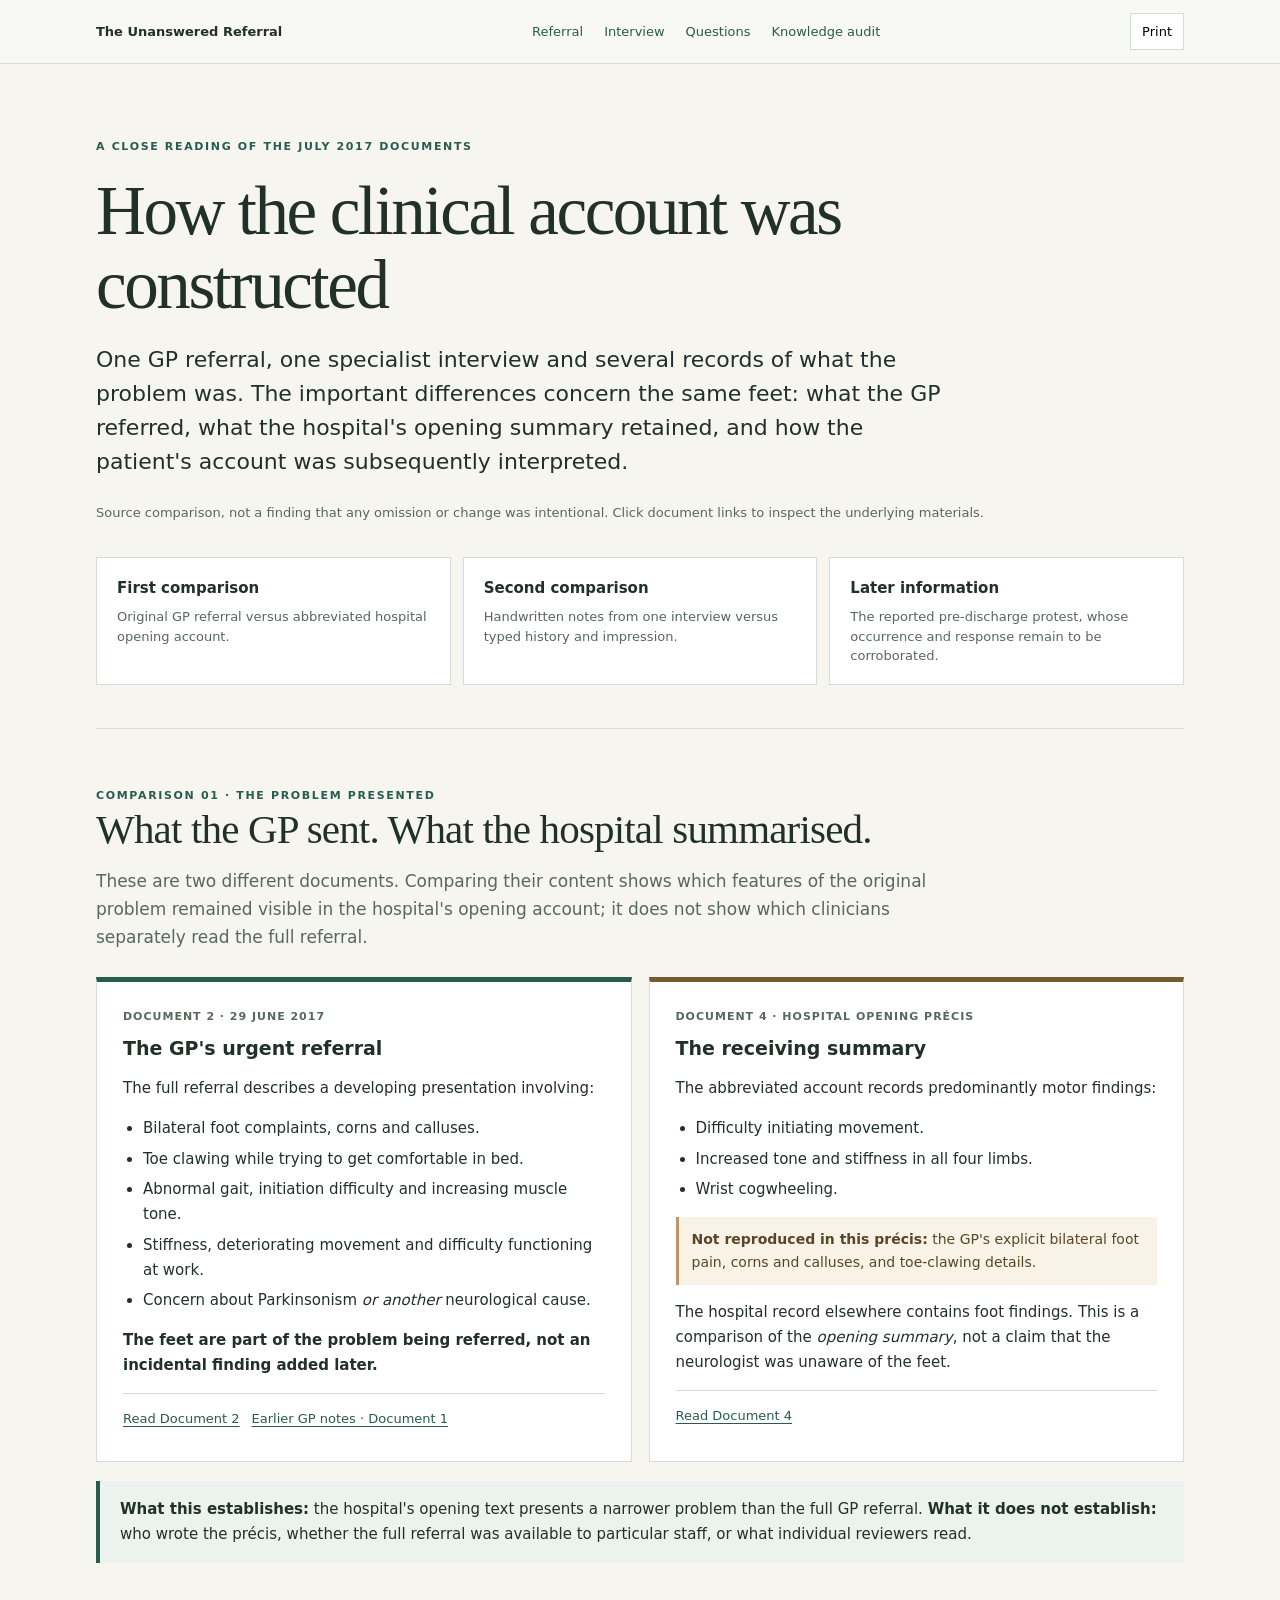
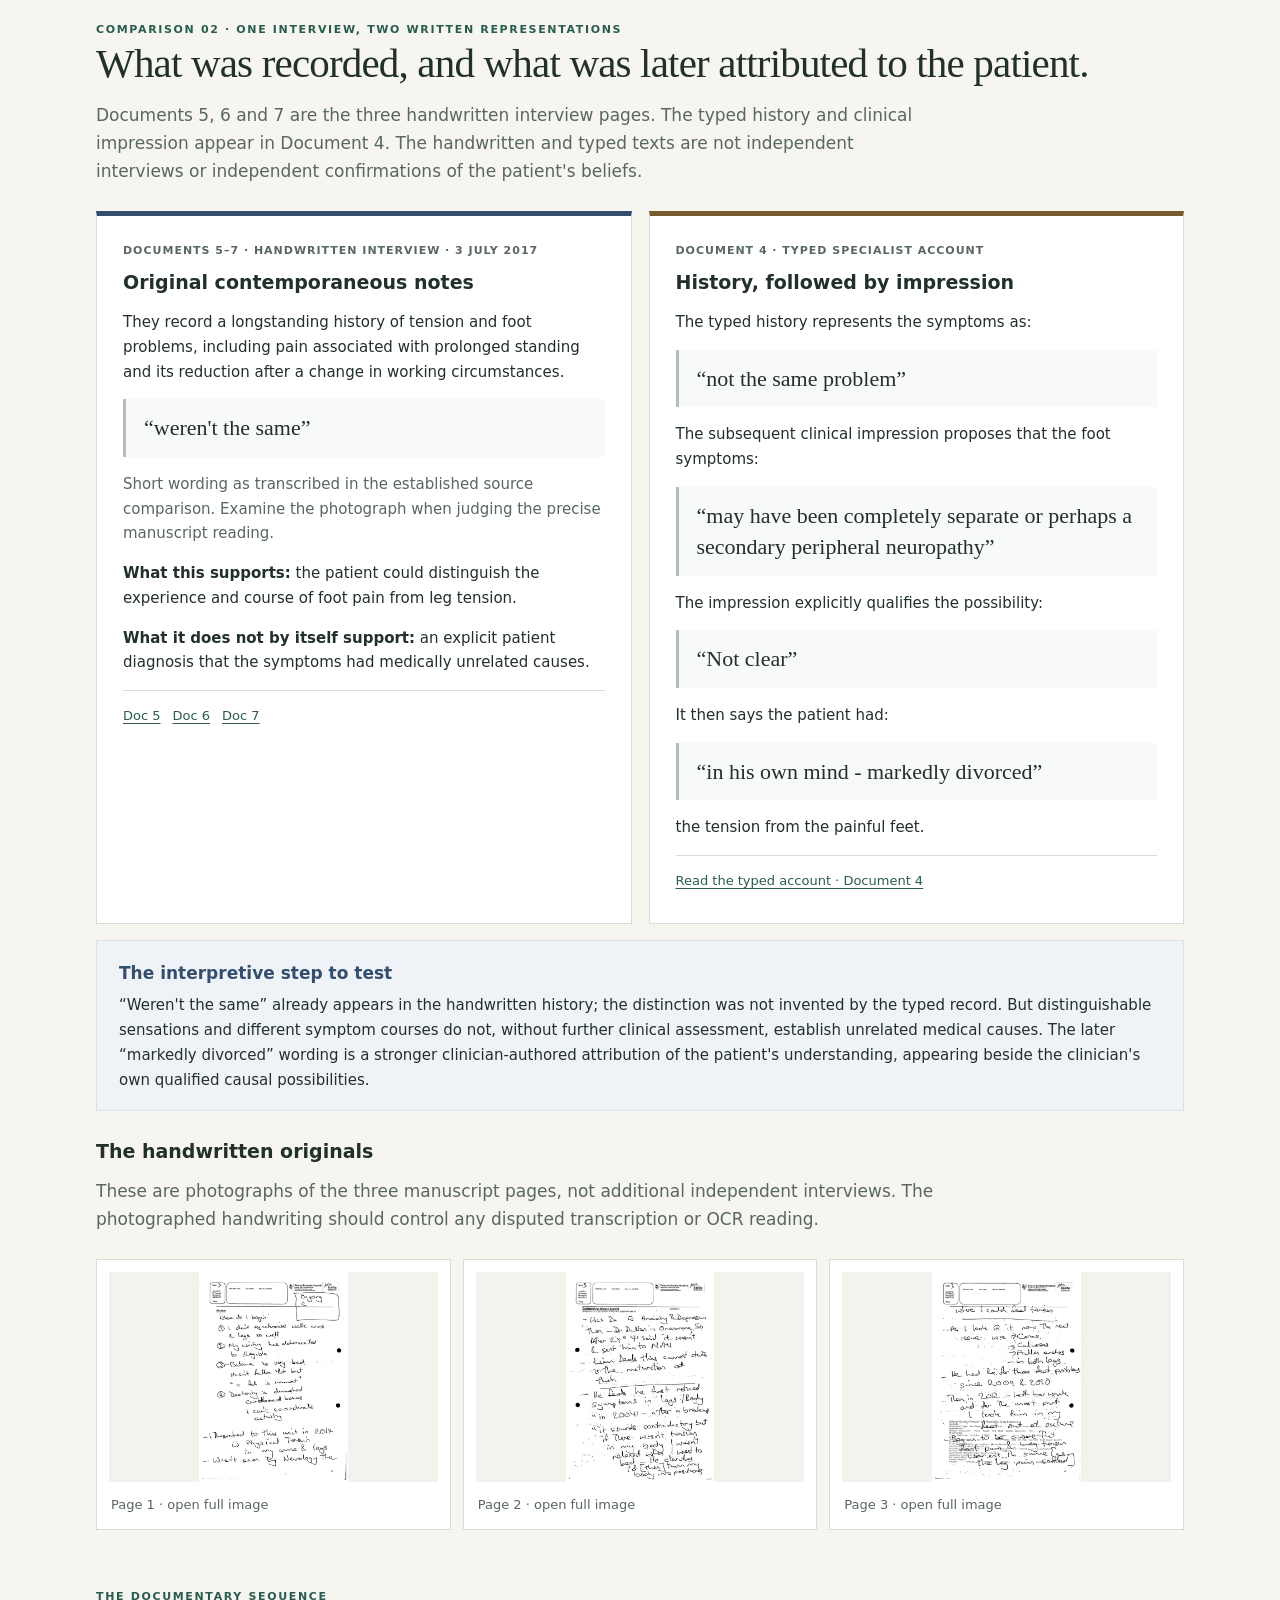
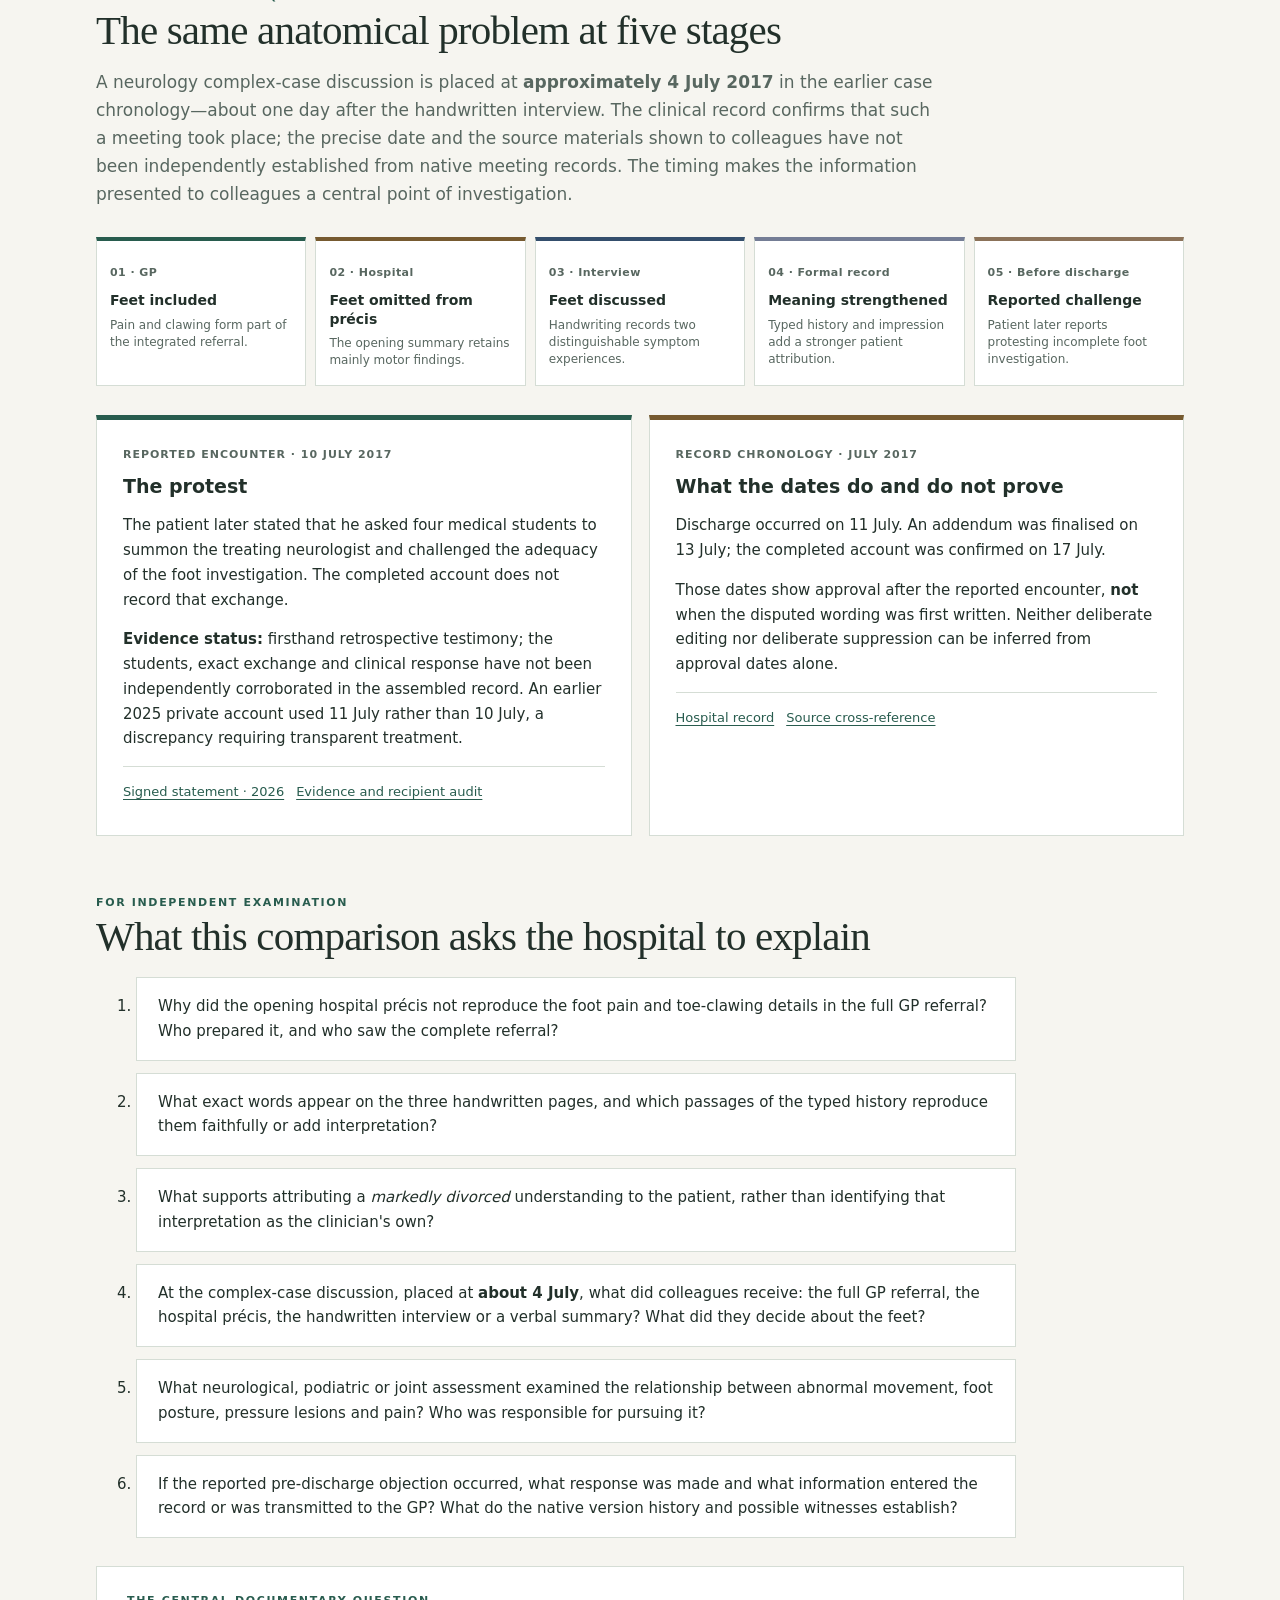
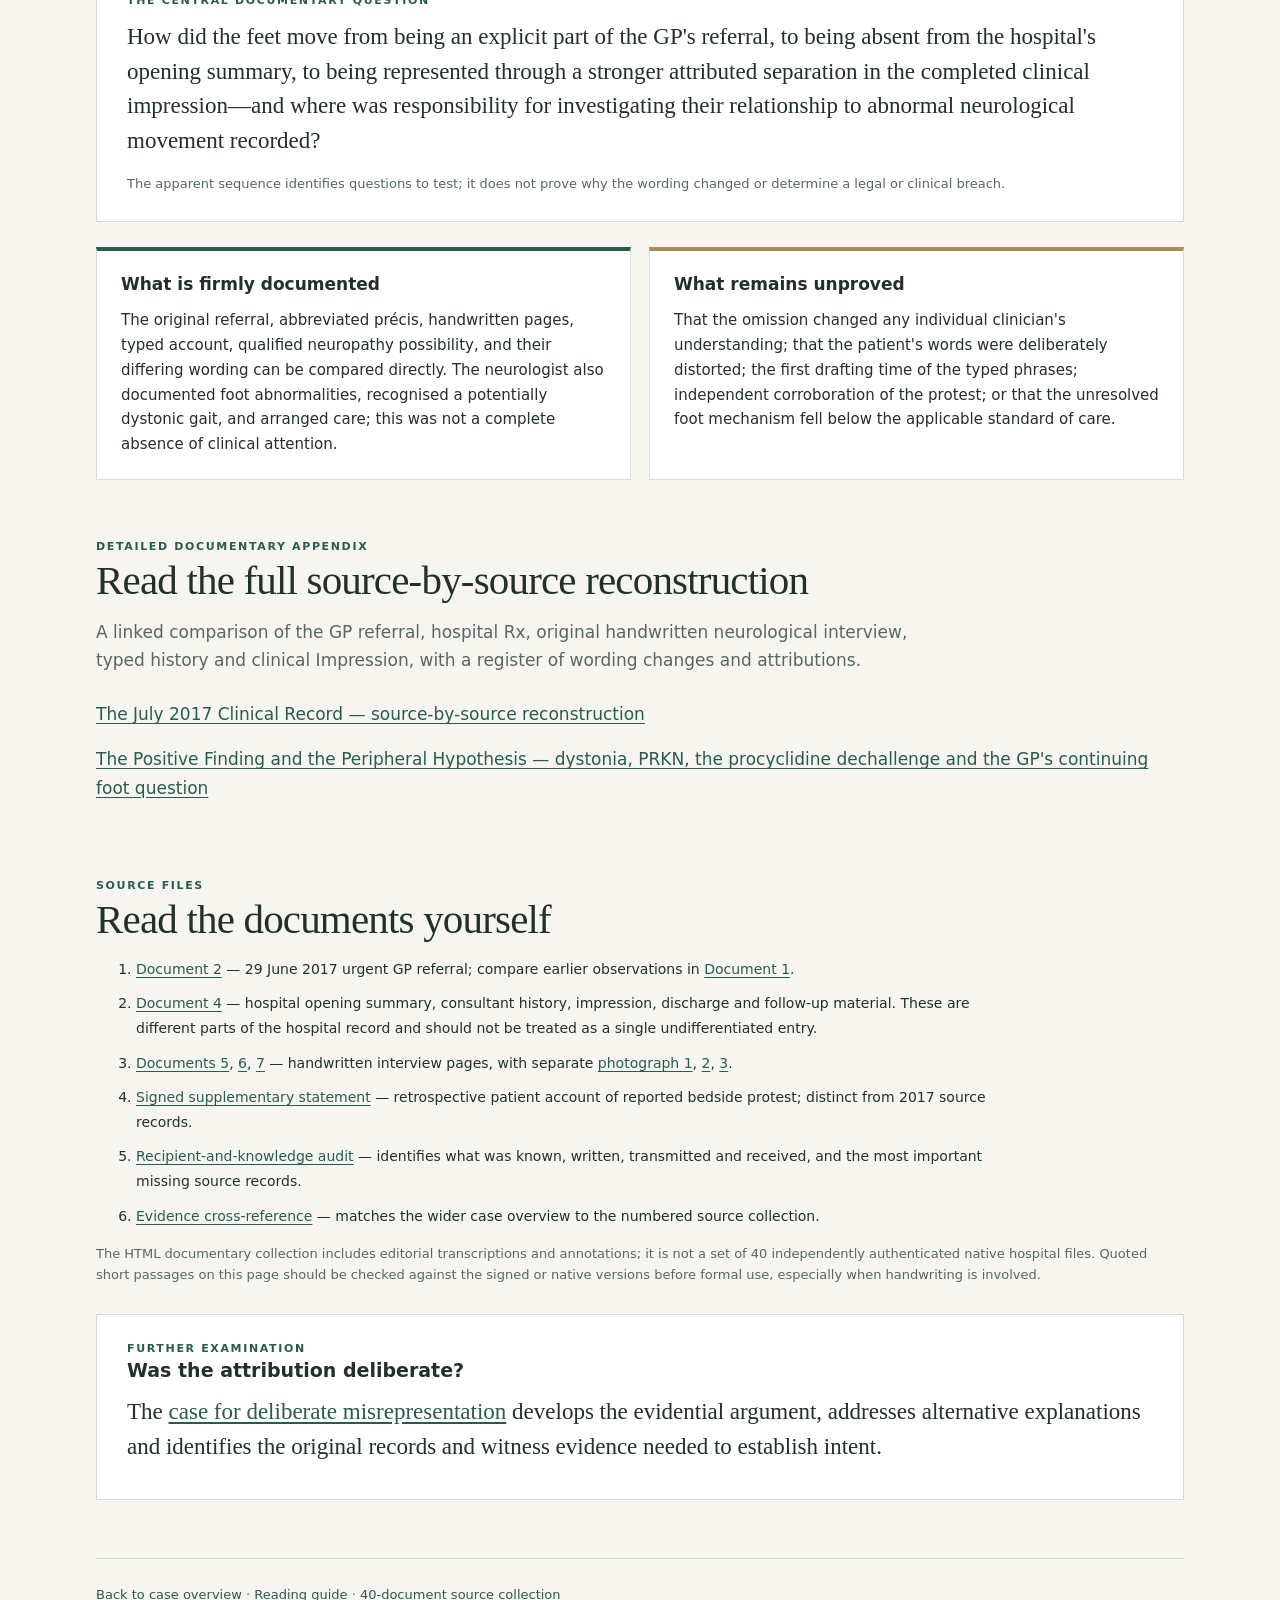
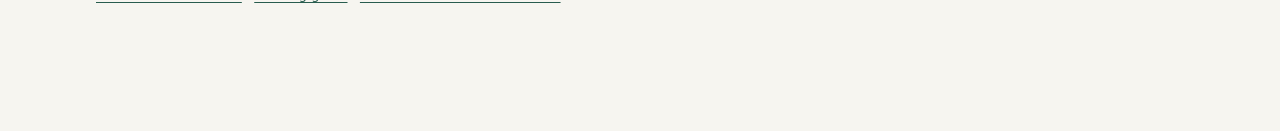
==== commit badddb6d: "Link positive finding and peripheral hypothesis companion from documentary-comparison.html" ====
--- a/documentary-comparison.html
+++ b/documentary-comparison.html
@@ -118,7 +118,7 @@
  <div class="callout"><div class="eyebrow">The central documentary question</div><p>How did the feet move from being an explicit part of the GP's referral, to being absent from the hospital's opening summary, to being represented through a stronger attributed separation in the completed clinical impression—and where was responsibility for investigating their relationship to abnormal neurological movement recorded?</p><span class="small">The apparent sequence identifies questions to test; it does not prove why the wording changed or determine a legal or clinical breach.</span></div>
  <div class="meaning"><article class="test"><h3>What is firmly documented</h3><p>The original referral, abbreviated précis, handwritten pages, typed account, qualified neuropathy possibility, and their differing wording can be compared directly. The neurologist also documented foot abnormalities, recognised a potentially dystonic gait, and arranged care; this was not a complete absence of clinical attention.</p></article><article class="caution"><h3>What remains unproved</h3><p>That the omission changed any individual clinician's understanding; that the patient's words were deliberately distorted; the first drafting time of the typed phrases; independent corroboration of the protest; or that the unresolved foot mechanism fell below the applicable standard of care.</p></article></div>
 </section>
-<section class="block" id="detailed-reconstruction"><div class="eyebrow">Detailed documentary appendix</div><h2>Read the full source-by-source reconstruction</h2><p class="intro">A linked comparison of the GP referral, hospital Rx, original handwritten neurological interview, typed history and clinical Impression, with a register of wording changes and attributions.</p><p><a href="JULY_2017_CLINICAL_RECORD_SOURCE_RECONSTRUCTION.md">The July 2017 Clinical Record — source-by-source reconstruction</a></p></section>
+<section class="block" id="detailed-reconstruction"><div class="eyebrow">Detailed documentary appendix</div><h2>Read the full source-by-source reconstruction</h2><p class="intro">A linked comparison of the GP referral, hospital Rx, original handwritten neurological interview, typed history and clinical Impression, with a register of wording changes and attributions.</p><p><a href="JULY_2017_CLINICAL_RECORD_SOURCE_RECONSTRUCTION.md">The July 2017 Clinical Record — source-by-source reconstruction</a></p><p><a href="THE_POSITIVE_FINDING_AND_THE_PERIPHERAL_HYPOTHESIS.md">The Positive Finding and the Peripheral Hypothesis — dystonia, PRKN, the procyclidine dechallenge and the GP's continuing foot question</a></p></section>
 <section class="block" id="sources"><div class="eyebrow">Source files</div><h2>Read the documents yourself</h2>
  <ol class="sources">
  <li><a href="Margaret_Tansey.html#document-2">Document 2</a> — 29 June 2017 urgent GP referral; compare earlier observations in <a href="Margaret_Tansey.html#document-1">Document 1</a>.</li>
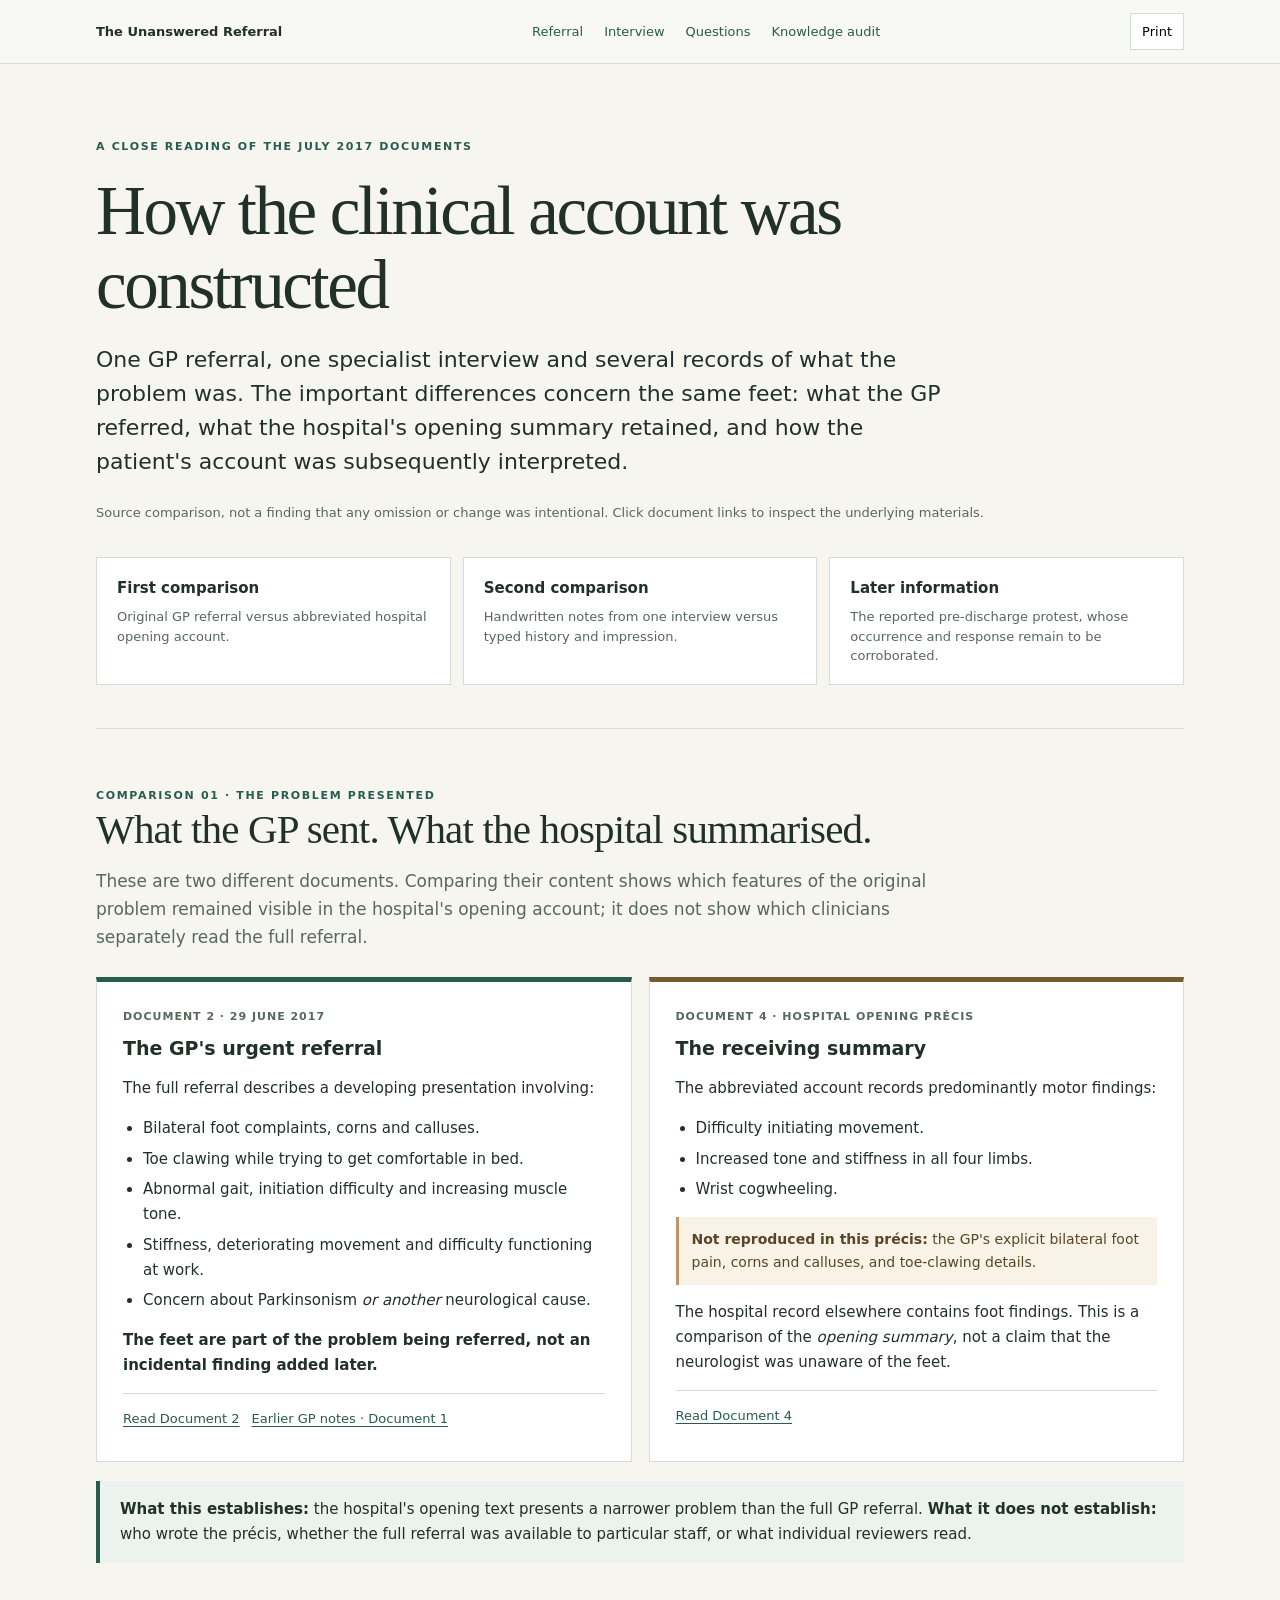
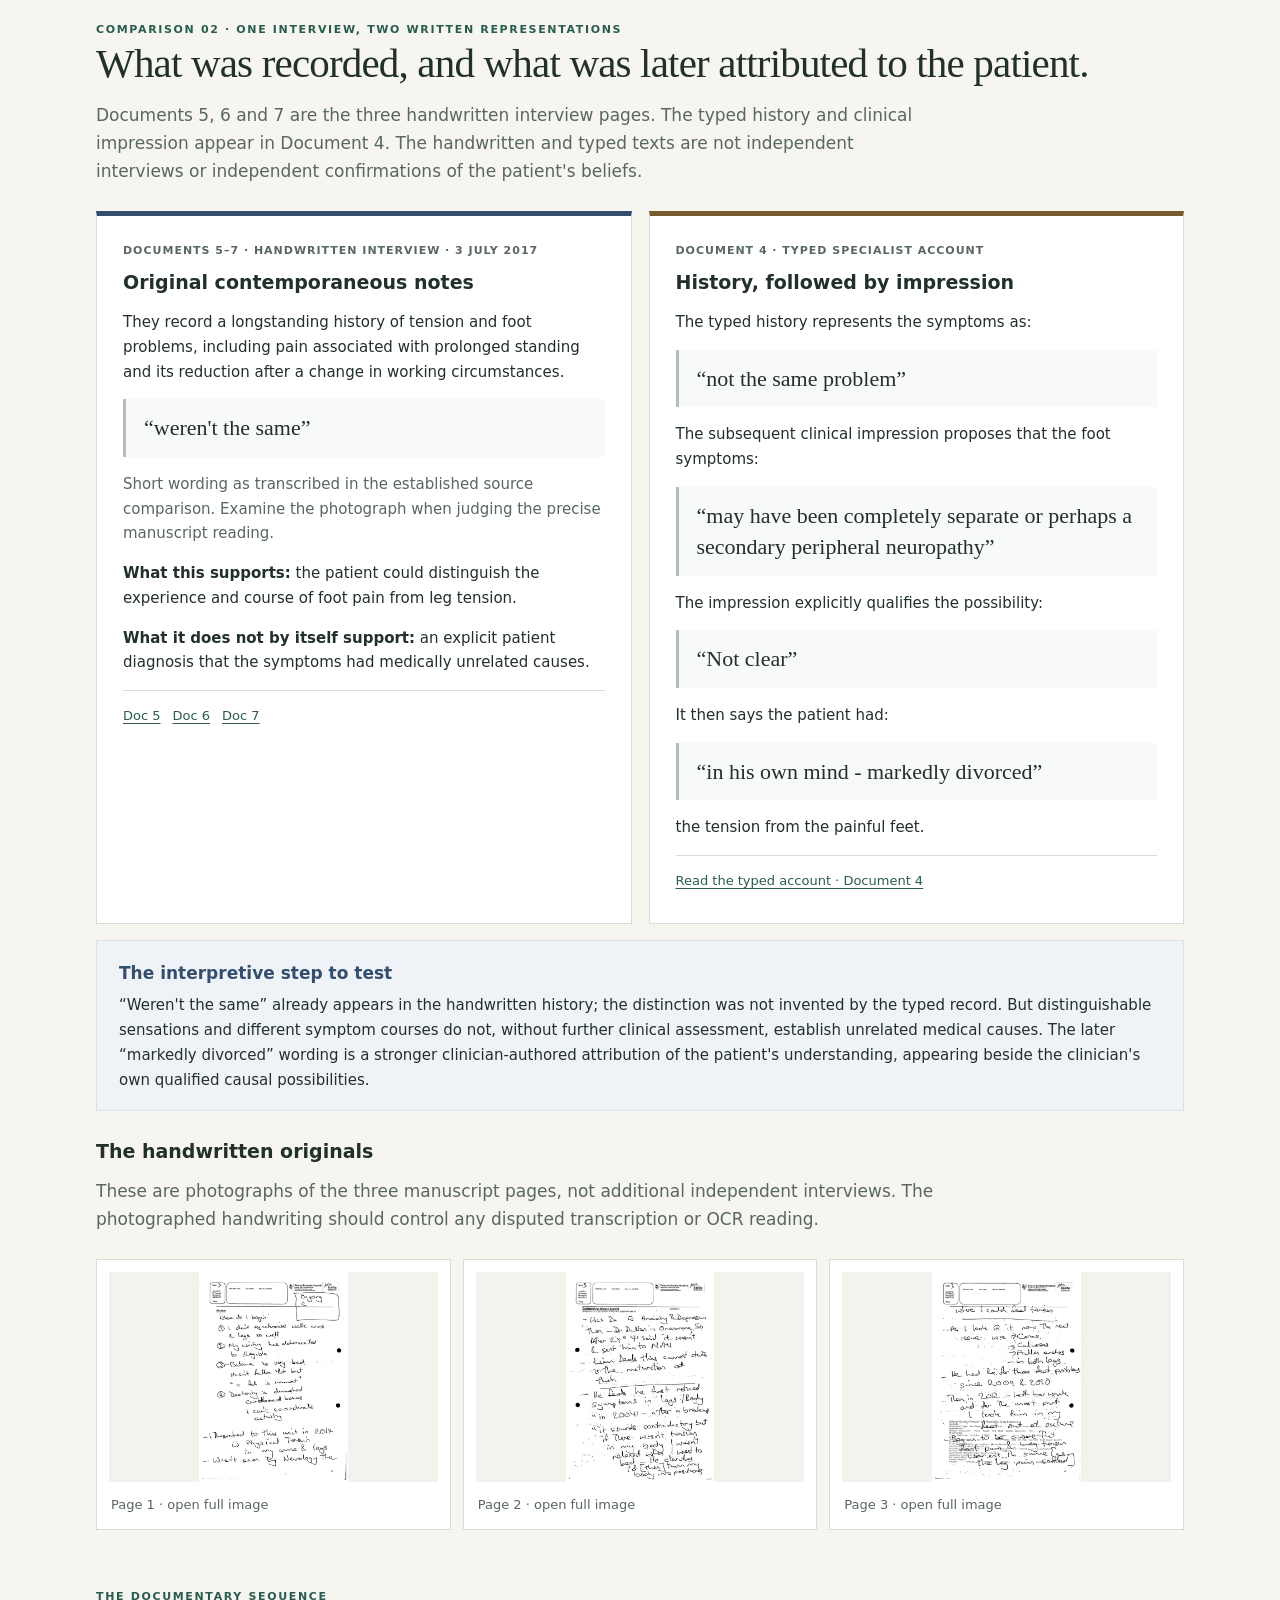
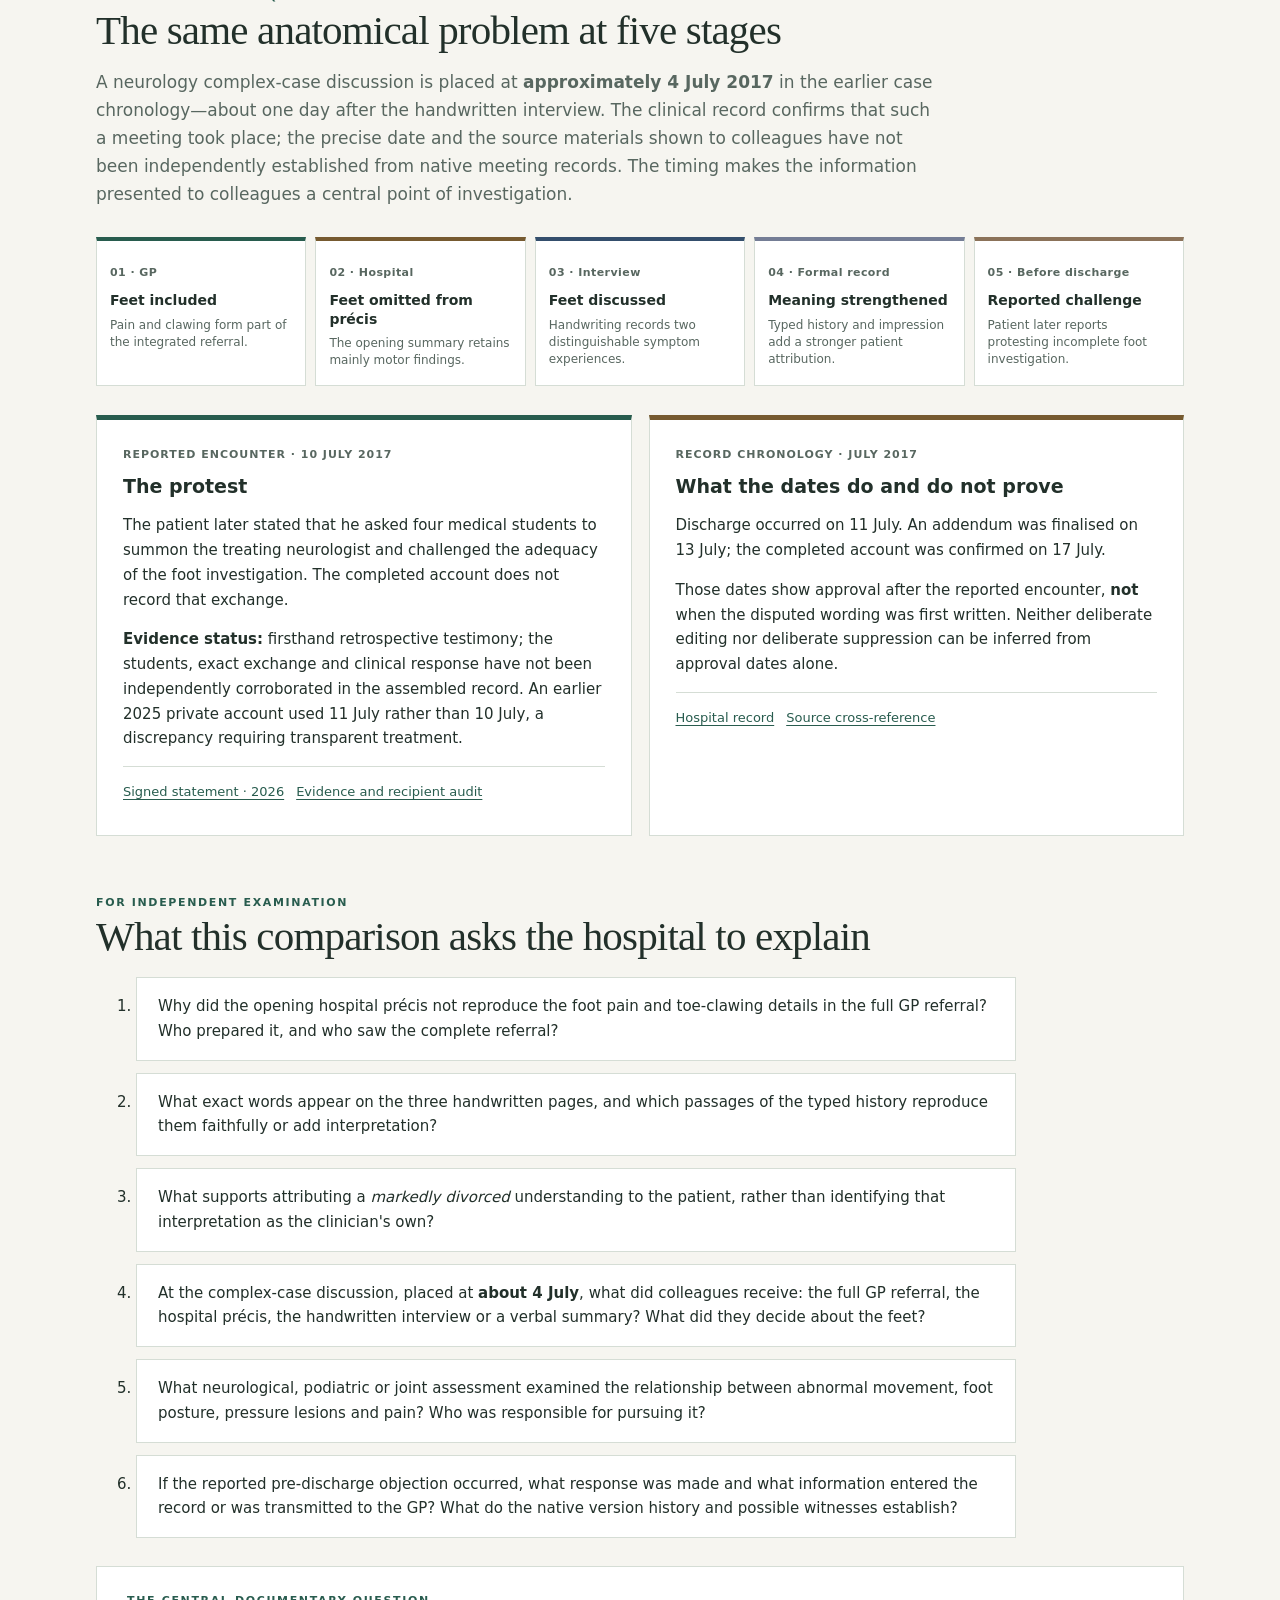
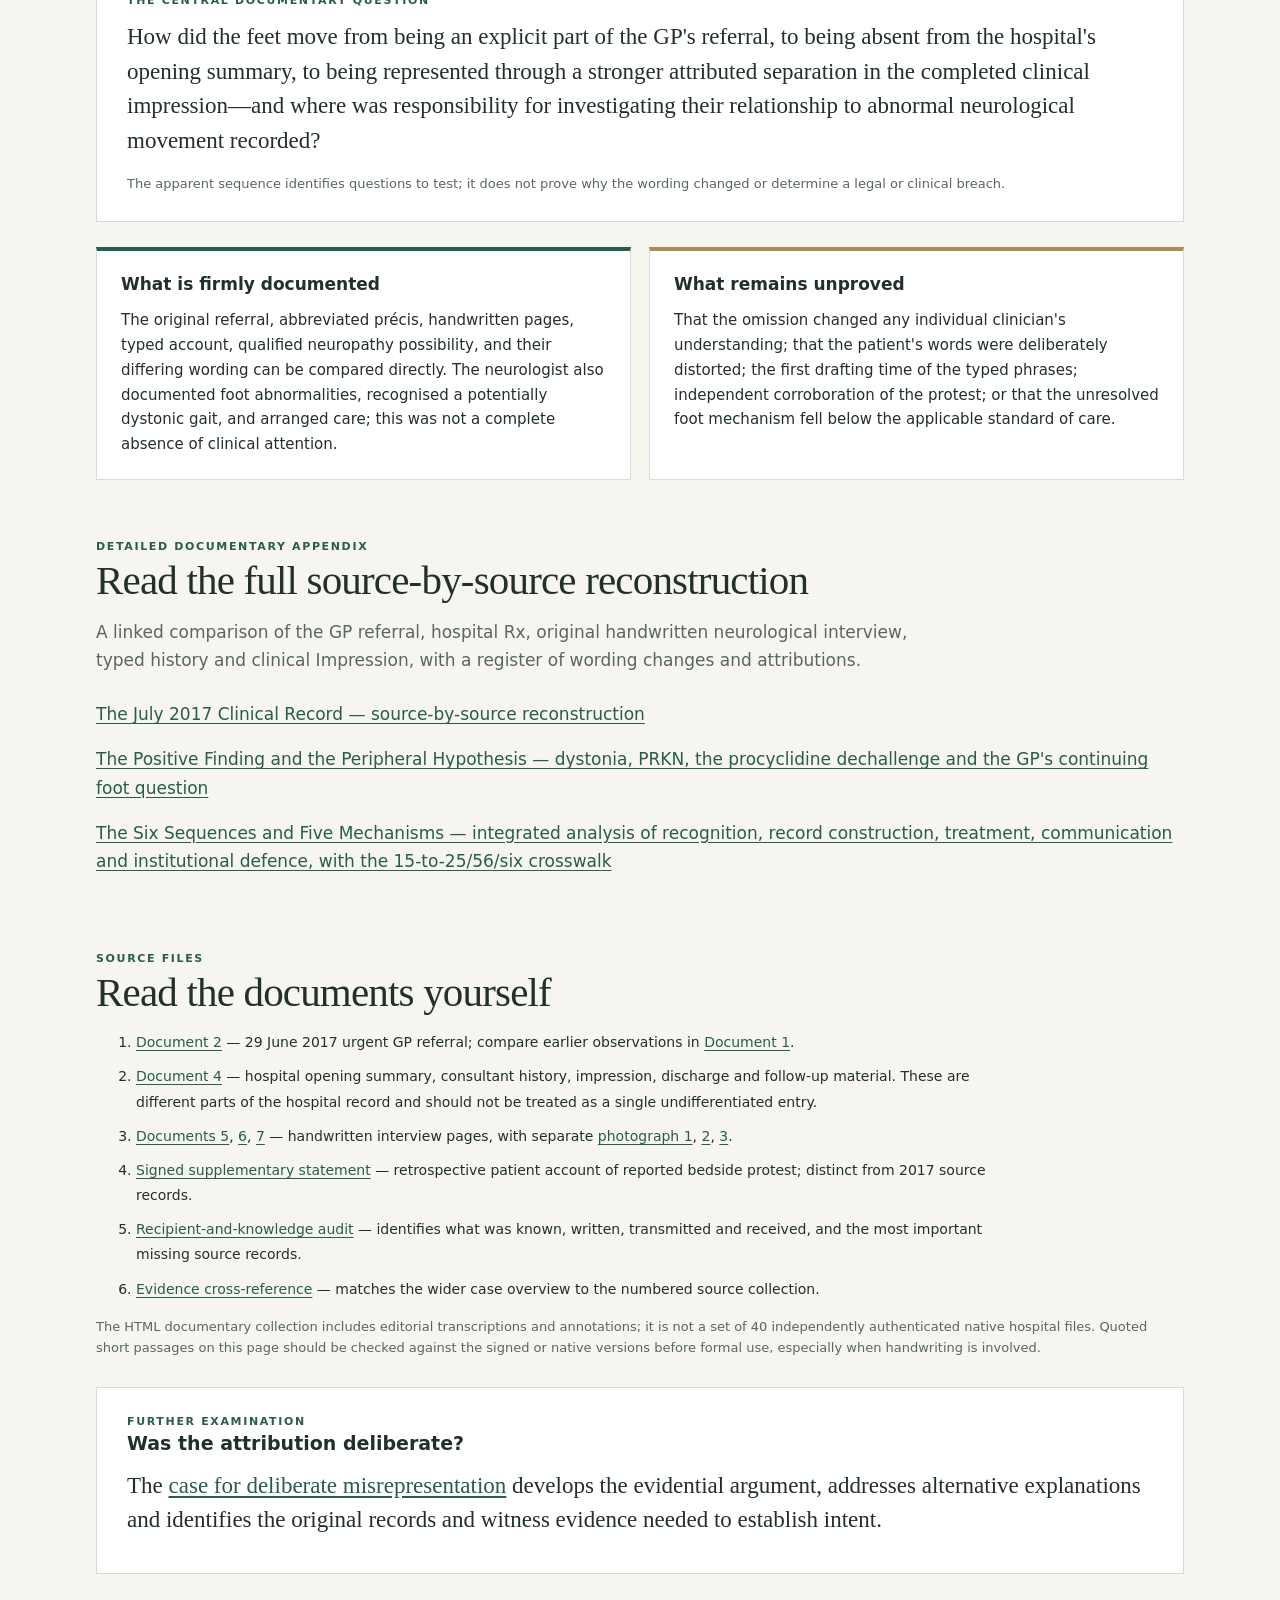
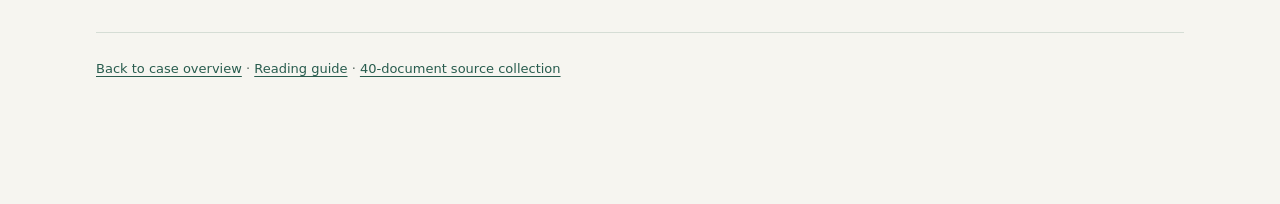
==== commit b912405e: "Link master sequences and mechanisms synthesis from documentary-comparison.html" ====
--- a/documentary-comparison.html
+++ b/documentary-comparison.html
@@ -118,7 +118,7 @@
  <div class="callout"><div class="eyebrow">The central documentary question</div><p>How did the feet move from being an explicit part of the GP's referral, to being absent from the hospital's opening summary, to being represented through a stronger attributed separation in the completed clinical impression—and where was responsibility for investigating their relationship to abnormal neurological movement recorded?</p><span class="small">The apparent sequence identifies questions to test; it does not prove why the wording changed or determine a legal or clinical breach.</span></div>
  <div class="meaning"><article class="test"><h3>What is firmly documented</h3><p>The original referral, abbreviated précis, handwritten pages, typed account, qualified neuropathy possibility, and their differing wording can be compared directly. The neurologist also documented foot abnormalities, recognised a potentially dystonic gait, and arranged care; this was not a complete absence of clinical attention.</p></article><article class="caution"><h3>What remains unproved</h3><p>That the omission changed any individual clinician's understanding; that the patient's words were deliberately distorted; the first drafting time of the typed phrases; independent corroboration of the protest; or that the unresolved foot mechanism fell below the applicable standard of care.</p></article></div>
 </section>
-<section class="block" id="detailed-reconstruction"><div class="eyebrow">Detailed documentary appendix</div><h2>Read the full source-by-source reconstruction</h2><p class="intro">A linked comparison of the GP referral, hospital Rx, original handwritten neurological interview, typed history and clinical Impression, with a register of wording changes and attributions.</p><p><a href="JULY_2017_CLINICAL_RECORD_SOURCE_RECONSTRUCTION.md">The July 2017 Clinical Record — source-by-source reconstruction</a></p><p><a href="THE_POSITIVE_FINDING_AND_THE_PERIPHERAL_HYPOTHESIS.md">The Positive Finding and the Peripheral Hypothesis — dystonia, PRKN, the procyclidine dechallenge and the GP's continuing foot question</a></p></section>
+<section class="block" id="detailed-reconstruction"><div class="eyebrow">Detailed documentary appendix</div><h2>Read the full source-by-source reconstruction</h2><p class="intro">A linked comparison of the GP referral, hospital Rx, original handwritten neurological interview, typed history and clinical Impression, with a register of wording changes and attributions.</p><p><a href="JULY_2017_CLINICAL_RECORD_SOURCE_RECONSTRUCTION.md">The July 2017 Clinical Record — source-by-source reconstruction</a></p><p><a href="THE_POSITIVE_FINDING_AND_THE_PERIPHERAL_HYPOTHESIS.md">The Positive Finding and the Peripheral Hypothesis — dystonia, PRKN, the procyclidine dechallenge and the GP's continuing foot question</a></p><p><a href="THE_SIX_SEQUENCES_AND_FIVE_MECHANISMS.md">The Six Sequences and Five Mechanisms — integrated analysis of recognition, record construction, treatment, communication and institutional defence, with the 15-to-25/56/six crosswalk</a></p></section>
 <section class="block" id="sources"><div class="eyebrow">Source files</div><h2>Read the documents yourself</h2>
  <ol class="sources">
  <li><a href="Margaret_Tansey.html#document-2">Document 2</a> — 29 June 2017 urgent GP referral; compare earlier observations in <a href="Margaret_Tansey.html#document-1">Document 1</a>.</li>
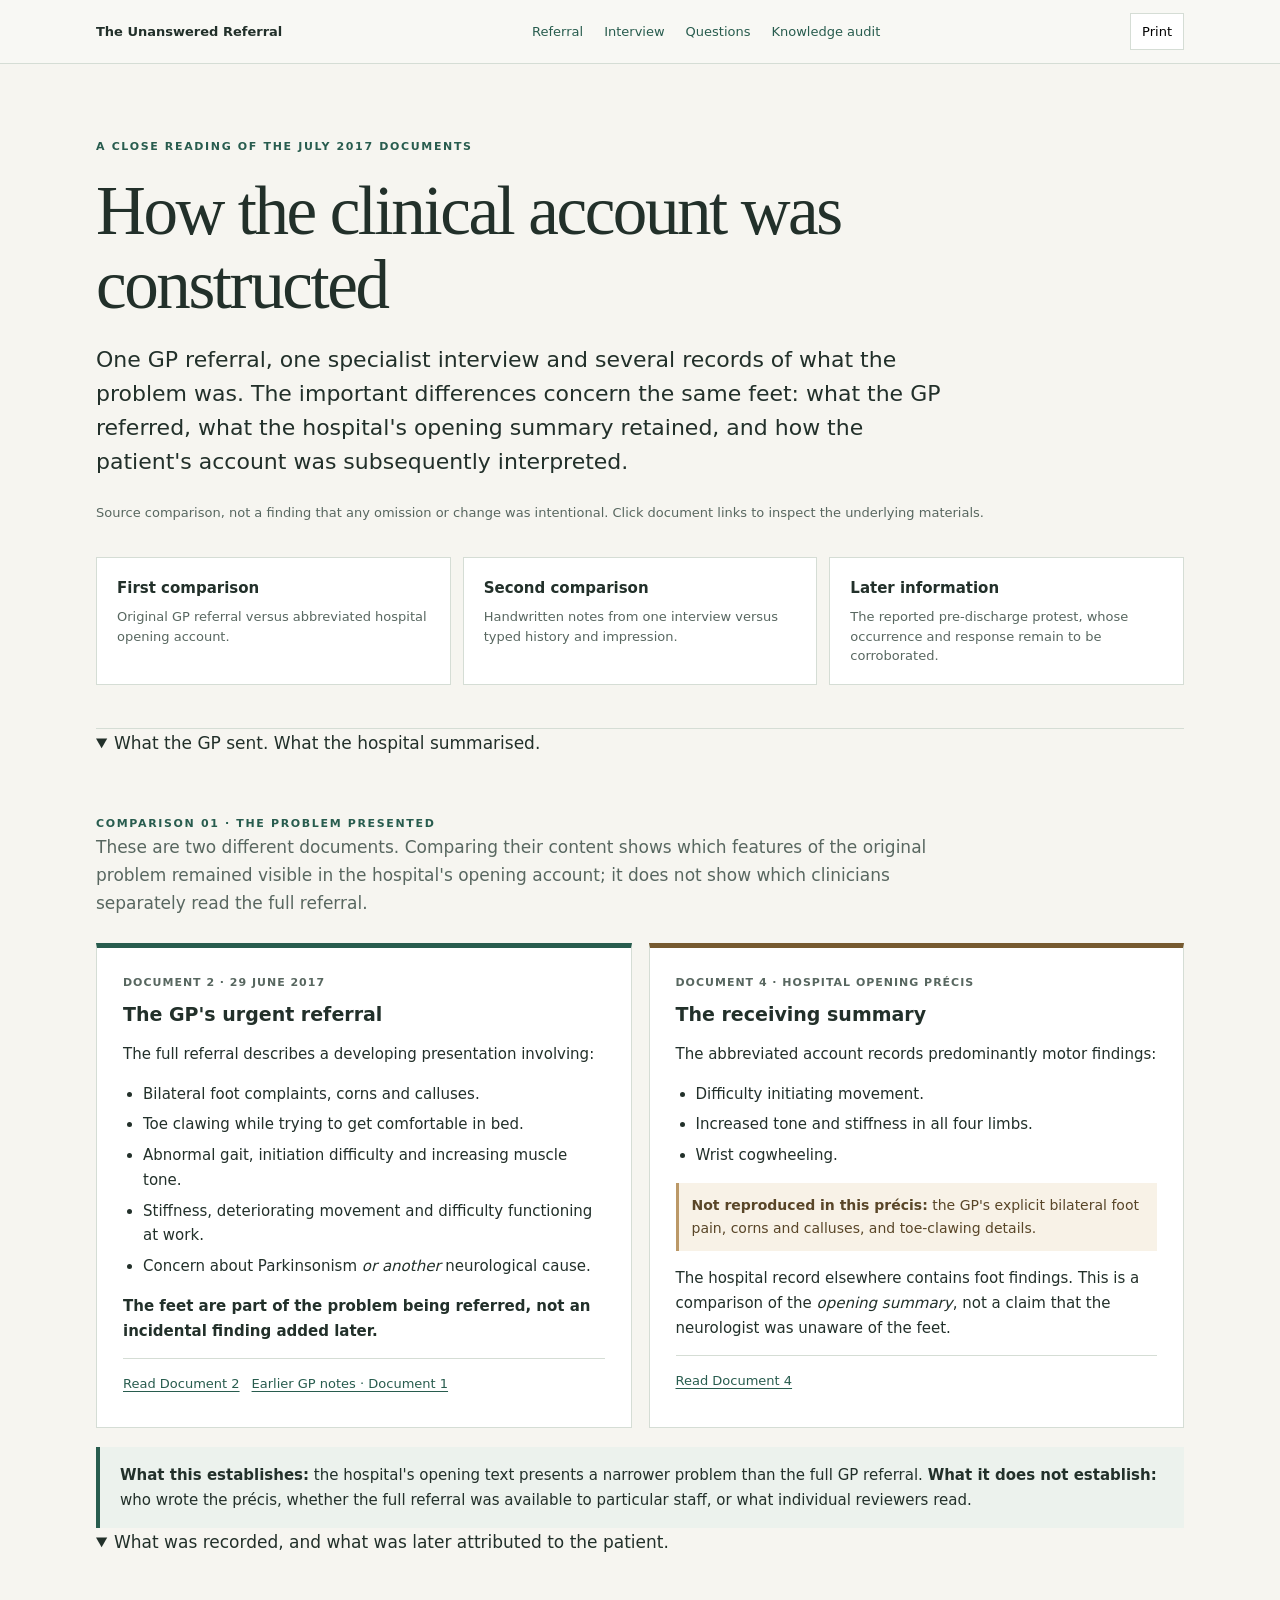
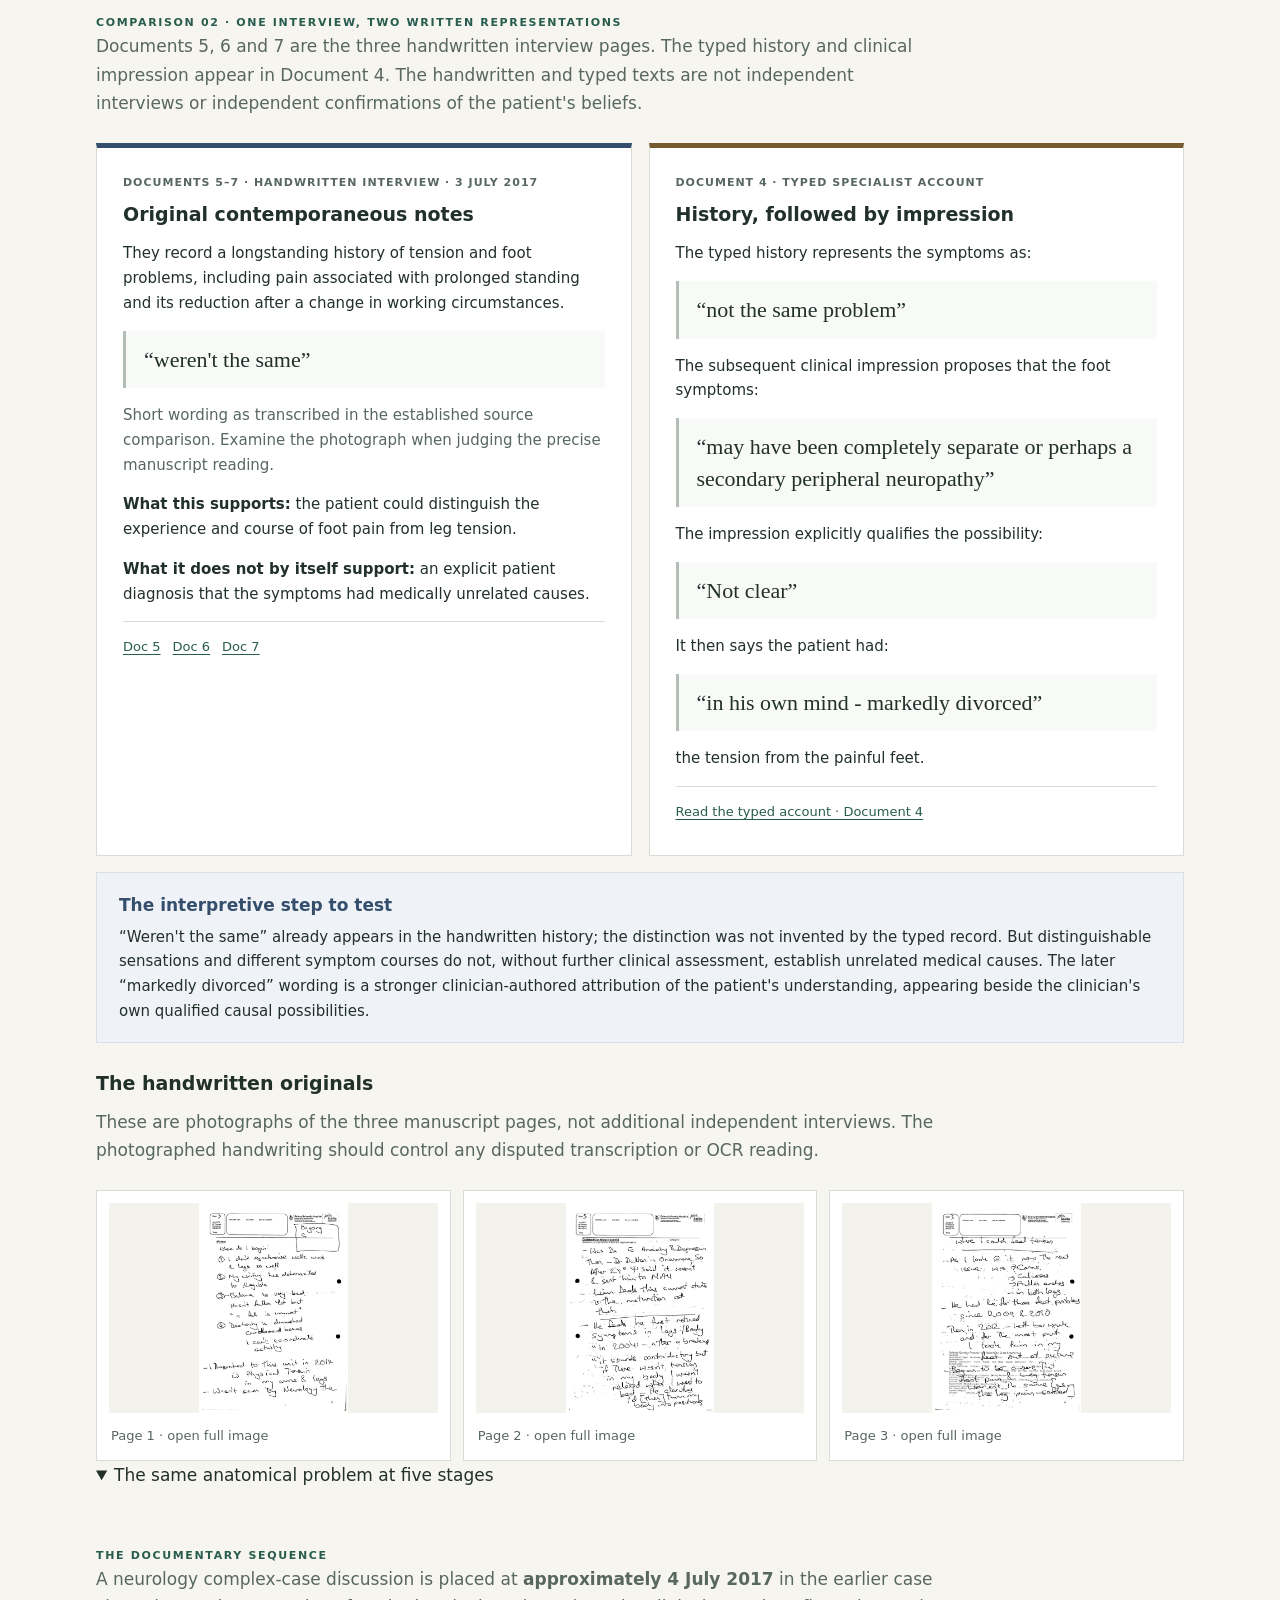
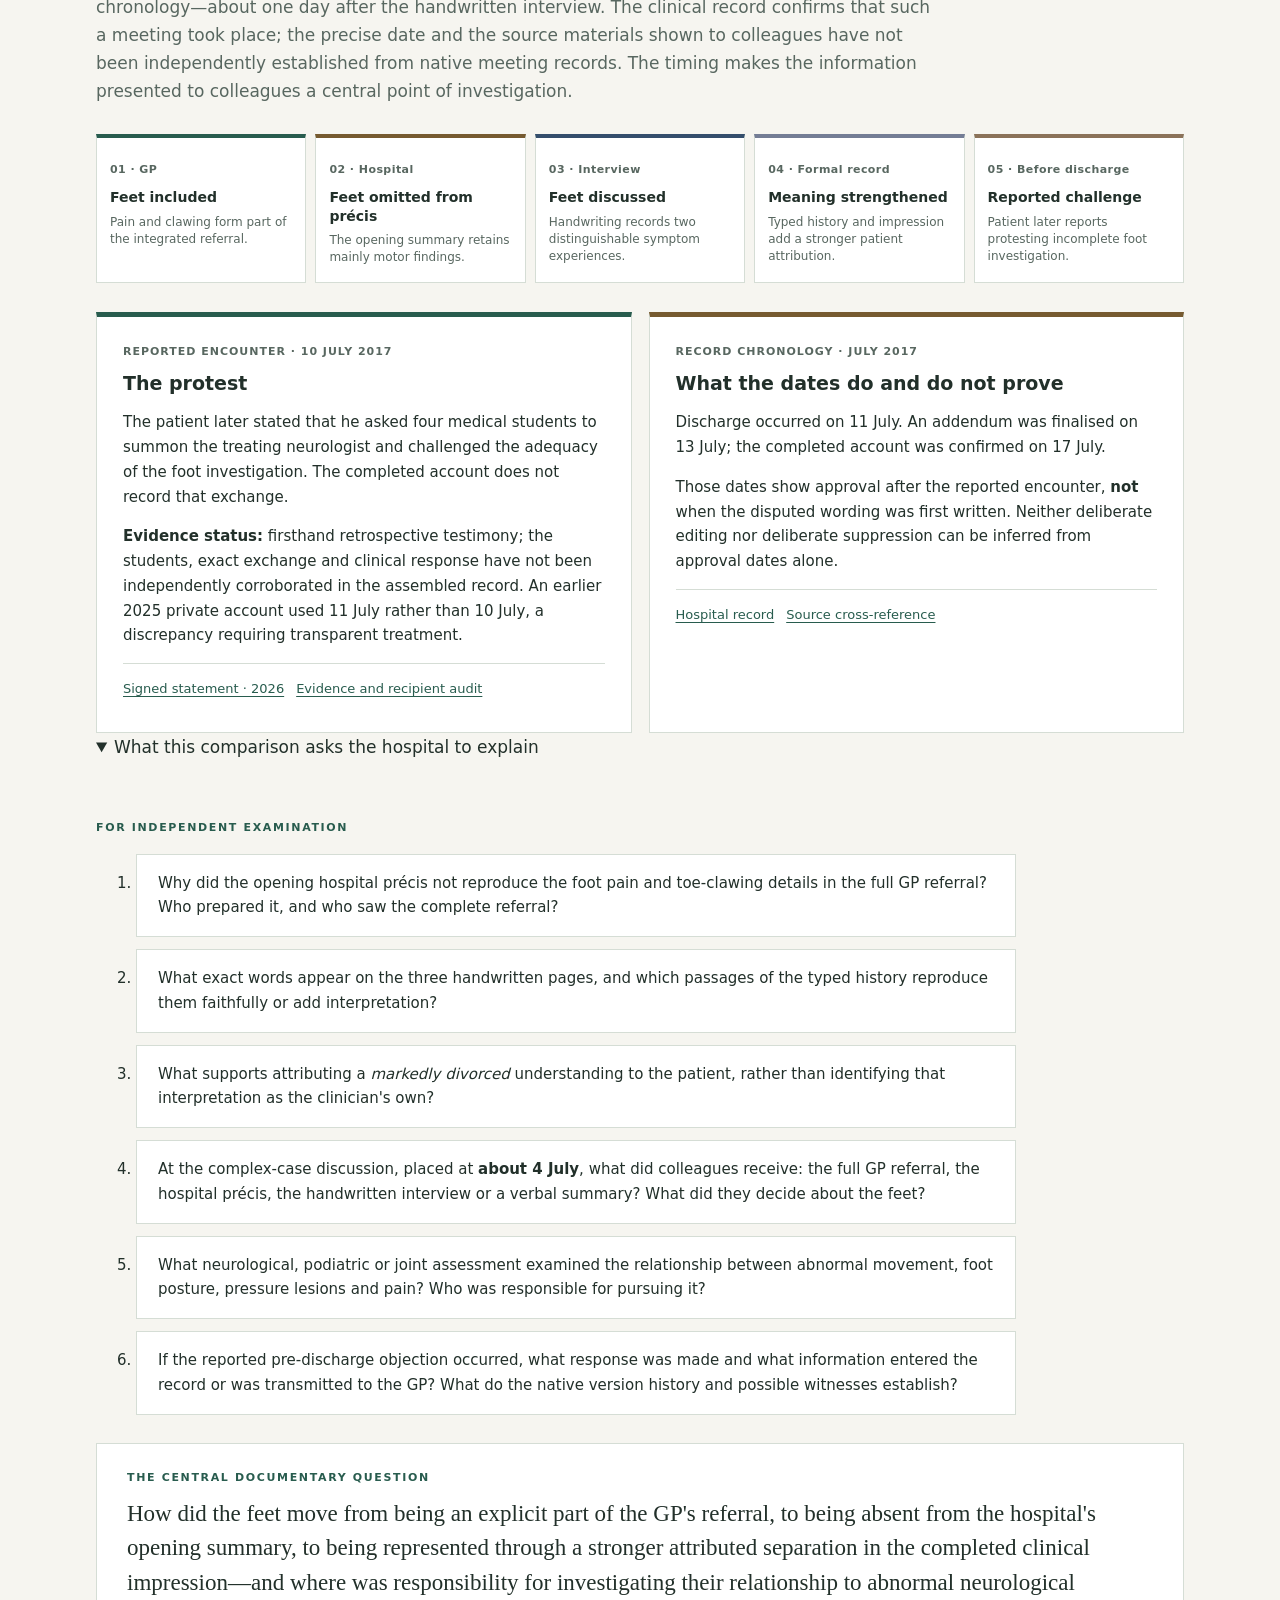
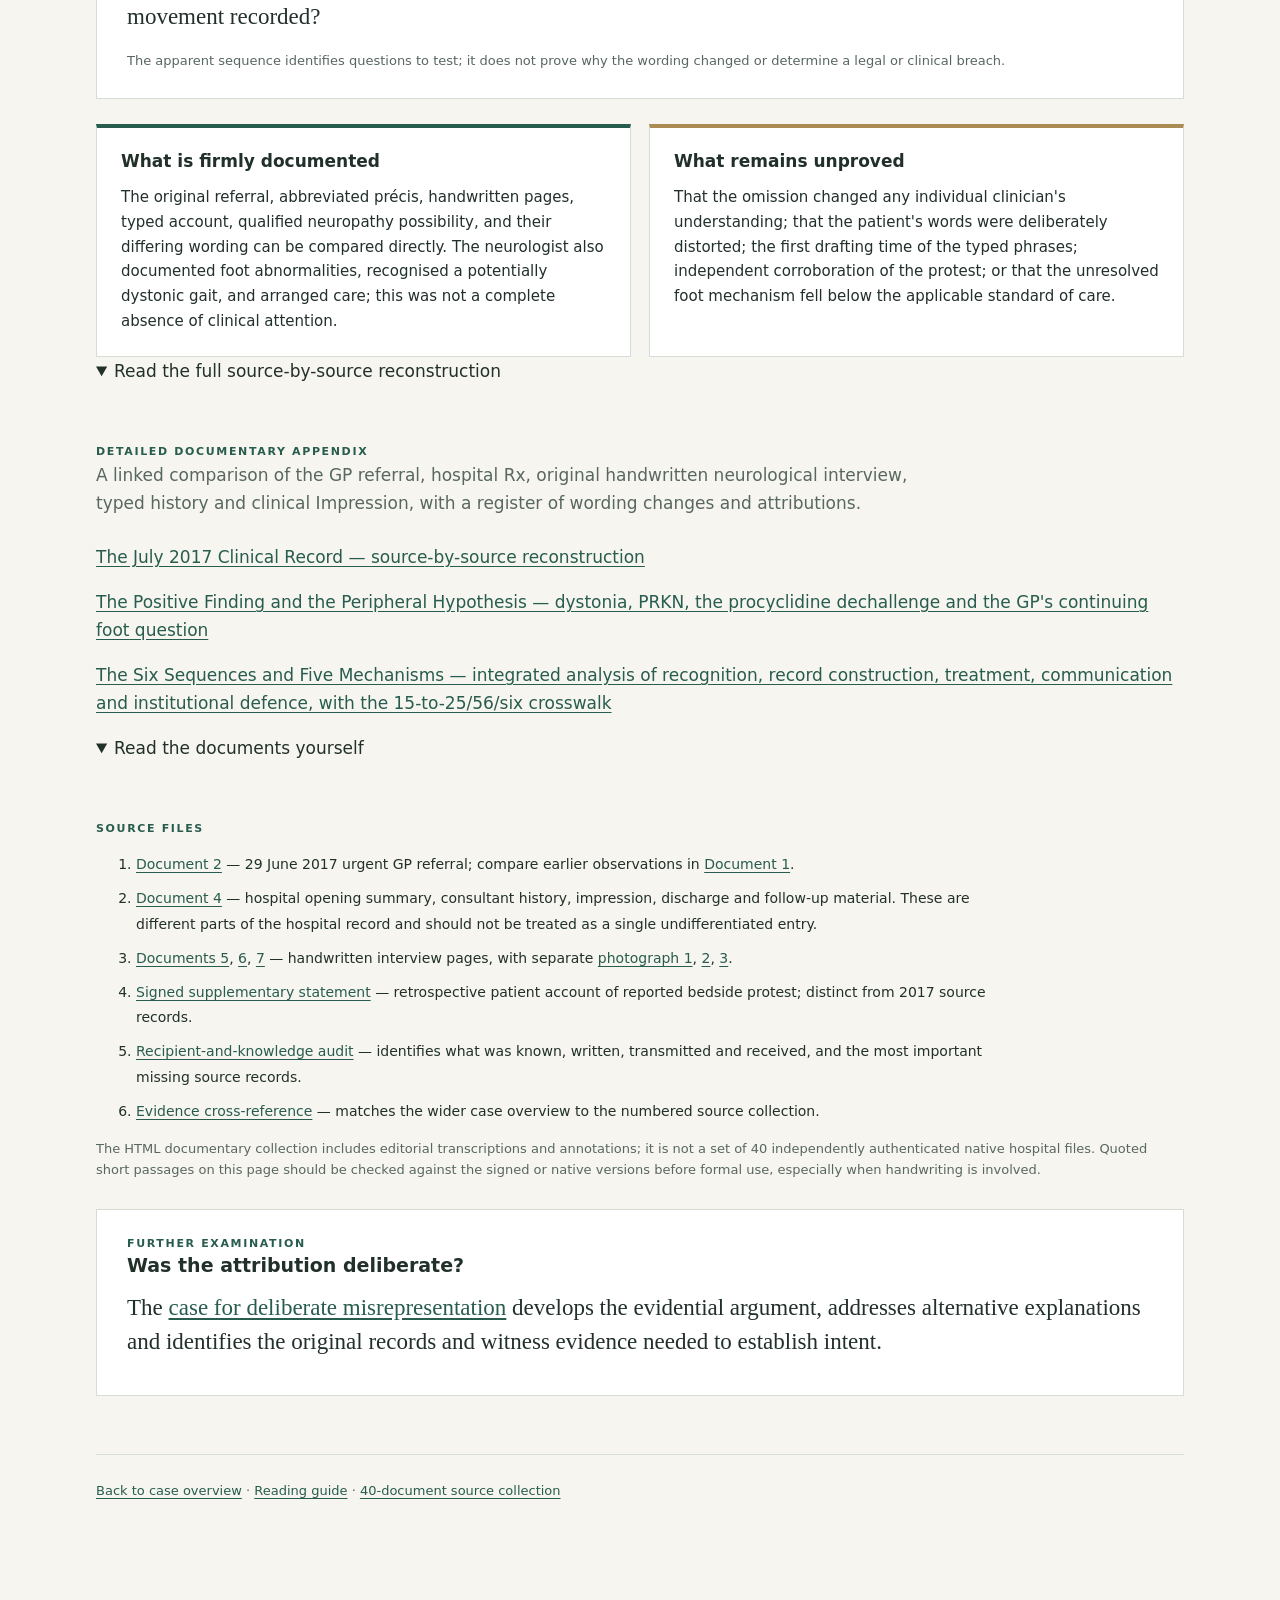
==== commit 62842582: "Fold documentary comparison into tap-friendly mobile source sections" ====
--- a/documentary-comparison.html
+++ b/documentary-comparison.html
@@ -15,6 +15,7 @@
 @media(max-width:790px){main{padding:0 17px 70px}.top{padding:12px 17px}.hero{padding-top:45px}.summary,.comparison,.meaning{grid-template-columns:1fr}.photo-grid{grid-template-columns:repeat(3,minmax(0,1fr))}.photo img{height:145px}.rail{grid-template-columns:1fr 1fr}.nav{gap:10px}}@media(max-width:480px){.photo-grid{grid-template-columns:1fr}.photo img{height:280px}.rail{grid-template-columns:1fr}.nav a:nth-child(2){display:none}.panel{padding:19px}.sourcequote{font-size:20px}}
 @media print{header,.print{display:none}body{font-size:12px;background:white}main{max-width:none}.hero{padding:16px 0}.hero h1{font-size:35px}.summary,.comparison,.meaning{grid-template-columns:1fr 1fr}.rail{grid-template-columns:repeat(5,1fr)}.panel,.mini,.step,.photo{break-inside:avoid}.block{padding-top:28px}h2{font-size:27px}.photo img{height:140px}a{color:inherit}}
 </style>
+<link rel="stylesheet" href="origami.css">
 </head>
 <body>
 <header><div class="top"><a class="brand" href="./">The Unanswered Referral</a><nav class="nav" aria-label="Page navigation"><a href="#referral">Referral</a><a href="#interview">Interview</a><a href="#question">Questions</a><a href="supporting.html?document=audit">Knowledge audit</a></nav><button class="print" type="button" onclick="window.print()">Print</button></div></header>
@@ -133,4 +134,22 @@
 <div class="callout"><div class="eyebrow">Further examination</div><h3>Was the attribution deliberate?</h3><p>The <a href="CASE_FOR_DELIBERATE_MISREPRESENTATION.md">case for deliberate misrepresentation</a> develops the evidential argument, addresses alternative explanations and identifies the original records and witness evidence needed to establish intent.</p></div>
 <div class="end"><a href="./">Back to case overview</a> · <a href="README.md">Reading guide</a> · <a href="Margaret_Tansey.html">40-document source collection</a></div>
 </main>
+<script>
+(function(){
+ const compact=window.matchMedia('(max-width:790px)');
+ const sections=[...document.querySelectorAll('main > section.block')];
+ sections.forEach(section=>{
+  const h=section.querySelector('h2');if(!h)return;
+  const d=document.createElement('details');d.className='origami-comparison';d.id=section.id;
+  const summary=document.createElement('summary');summary.textContent=h.textContent;
+  const body=document.createElement('div');body.className='comparison-body';
+  section.removeAttribute('id');h.remove();
+  section.replaceWith(d);d.append(summary,body);body.append(section);
+ });
+ function adapt(){document.querySelectorAll('.origami-comparison').forEach(d=>{if(!compact.matches)d.open=true;else if(!d.dataset.wasMobile){d.open=false;d.dataset.wasMobile='yes'}})}
+ compact.addEventListener('change',adapt);adapt();
+ function goToHash(){let target;try{target=document.getElementById(decodeURIComponent(location.hash.slice(1)))}catch(e){}if(target&&target.tagName==='DETAILS'){target.open=true;target.scrollIntoView({block:'start'})}}
+ addEventListener('hashchange',goToHash);goToHash();
+})();
+</script>
 </body></html>
--- a/origami.css
+++ b/origami.css
@@ -0,0 +1,117 @@
+/* Mobile-first origami reading system: layered on top of the existing site styles. */
+:root{--fold-paper:#f7f8f4;--fold-border:#d7dfd7;--fold-ink:#20342a;--fold-soft:#edf2ed}
+html{scroll-padding-top:78px;-webkit-text-size-adjust:100%}
+body{overflow-x:hidden}
+button,summary,a{-webkit-tap-highlight-color:transparent}
+.fold-controls{display:flex;align-items:center;justify-content:space-between;gap:8px;flex-wrap:wrap;margin:14px 0 22px;font:600 13px/1.3 system-ui,sans-serif}
+.fold-controls p{margin:0!important;flex:1 1 140px;color:#5a665e;font:500 13px/1.4 system-ui,sans-serif!important}
+.fold-button{border:1px solid var(--fold-border);border-radius:100px;background:#fff;color:var(--fold-ink);padding:10px 13px;min-height:42px;font:650 12px/1.2 system-ui,sans-serif;cursor:pointer}
+.fold-button:hover{background:var(--fold-soft)}
+.fold-button:focus-visible,summary:focus-visible{outline:3px solid #315e4e;outline-offset:3px}
+.origami-section{border:1px solid var(--fold-border);border-radius:16px;background:#fffdf9;margin:12px 0;box-shadow:0 3px 14px rgba(25,50,32,.025);overflow:hidden;min-width:0}
+.origami-section>summary{list-style:none;cursor:pointer;position:relative;min-height:65px;display:flex;align-items:center;gap:14px;padding:15px 42px 15px 16px;color:var(--fold-ink)}
+.origami-section>summary::-webkit-details-marker{display:none}
+.origami-section>summary:after{content:"+";font:400 26px/1 system-ui,sans-serif;position:absolute;right:17px;top:50%;transform:translateY(-50%);color:#3d6653}
+.origami-section[open]>summary:after{content:"−"}
+.origami-section[open]>summary{background:var(--fold-soft);border-bottom:1px solid var(--fold-border)}
+.origami-section>summary h2,.origami-section>summary h3{font:600 clamp(16px,2.2vw,20px)/1.3 system-ui,sans-serif;letter-spacing:-.015em;margin:0!important;padding:0!important;border:0!important;scroll-margin-top:82px}
+.origami-section>summary h3{font-size:15px}
+.origami-section .origami-inner{min-width:0;padding:19px 19px 22px;overflow-wrap:break-word}
+.origami-section .origami-inner>:last-child{margin-bottom:0}
+.origami-section--minor{border-radius:11px;margin:9px 0;background:#fff}
+.origami-section--minor>summary{min-height:53px;padding:12px 42px 12px 13px}
+.origami-section--minor .origami-inner{padding:15px 13px}
+.origami-section--minor>summary:after{font-size:23px}
+.origami-section table{max-width:100%;display:block;overflow:auto;-webkit-overflow-scrolling:touch}
+.origami-section img,.origami-section iframe{max-width:100%;height:auto}
+.origami-section pre{max-width:100%;overflow-x:auto;white-space:pre-wrap;overflow-wrap:anywhere}
+.origami-section blockquote{overflow-wrap:anywhere}
+.fold-nav{border:1px solid var(--fold-border);border-radius:12px;background:#fffdf9;margin:9px 0 20px;overflow:hidden}
+.fold-nav>summary{cursor:pointer;list-style:none;padding:12px 16px;font:700 13px/1.4 system-ui,sans-serif;color:var(--fold-ink)}
+.fold-nav>summary::-webkit-details-marker{display:none}
+.fold-nav>summary:after{content:"⌄";float:right;color:#496b58}
+.fold-nav[open]>summary:after{content:"⌃"}
+.fold-nav nav{display:grid;grid-template-columns:1fr;gap:0;padding:5px 8px 12px!important;max-height:48vh;overflow-y:auto}
+.fold-nav a{display:block;min-height:42px;padding:10px 11px!important;line-height:1.4;text-decoration:none;border-bottom:1px solid #e6eae3!important;overflow-wrap:anywhere}
+.fold-nav a:last-child{border-bottom:0!important}
+.origami-home{width:min(1100px,calc(100% - 42px));border:1px solid var(--fold-border);background:#fffdf9;border-radius:17px;margin:12px auto;overflow:hidden}
+.origami-home>summary{cursor:pointer;list-style:none;display:flex;align-items:center;justify-content:space-between;gap:12px;padding:17px 45px 17px 19px;position:relative;min-height:71px}
+.origami-home>summary::-webkit-details-marker{display:none}
+.origami-home>summary:after{content:"+";position:absolute;right:19px;font:400 26px system-ui,sans-serif;color:#315e4e}
+.origami-home[open]>summary:after{content:"−"}
+.origami-home>summary .fold-label{font:650 clamp(17px,3.8vw,23px)/1.25 system-ui,sans-serif;color:var(--fold-ink);letter-spacing:-.025em}
+.origami-home>summary .fold-tag{display:block;font:750 10px/1.4 system-ui,sans-serif;letter-spacing:.12em;text-transform:uppercase;color:#547461;margin-bottom:5px}
+.origami-home[open]>summary{background:var(--fold-soft);border-bottom:1px solid var(--fold-border)}
+.origami-home .fold-home-body{padding:21px 19px 26px}
+.fold-original-title{display:none!important}
+.origami-home .support-lede{max-width:70ch}
+.fold-mobile-jump{display:flex;align-items:center;gap:10px;flex-wrap:wrap;padding:14px 0 2px;font:600 13px/1.3 system-ui,sans-serif}
+.fold-mobile-jump a{display:inline-flex;align-items:center;min-height:43px;padding:10px 14px;border:1px solid var(--fold-border);border-radius:12px;background:#fff;color:#315e4e;text-decoration:none}
+.fold-mobile-jump .featured{background:#315e4e;color:#fff}
+@media(max-width:900px){
+  .layout,.wrapper{display:block!important;width:min(100% - 30px,740px)!important;margin:auto!important;padding:22px 0 65px!important}
+  .aside,aside{position:static!important;width:100%!important;border:0!important;max-height:none!important;padding:0!important;overflow:visible!important}
+  .aside strong,aside>h2{display:none!important}
+  .top-inner,.top{max-width:100%!important}
+  .hero-inner{padding:29px 0 35px!important}
+  .hero h1{font-size:clamp(37px,9.6vw,57px)!important;line-height:1.06!important}
+  .hero .dek{font-size:17px!important;line-height:1.5!important}
+  .hero-meta{gap:6px!important}
+  .hero-meta span{font-size:11px!important}
+  .support-wrap{width:min(100% - 30px,740px)!important;margin:12px auto!important;padding:0!important}
+  .support-grid{grid-template-columns:1fr!important;gap:10px!important}
+  .support-card{min-height:0!important;padding:17px!important}
+  .support-title{font-size:25px!important}
+  .article h1,.content h1{font-size:28px!important}
+  .article,.content{font-size:16px!important;line-height:1.68!important}
+  .top-actions a{display:none!important}
+  .top-actions .print{font-size:11px!important}
+  .wrapper .jump{gap:7px;margin:14px 0 24px}
+  .wrapper .jump a{min-height:41px}
+  .content table{font-size:12px!important}
+}
+@media(max-width:540px){
+ .top-inner{padding:11px 14px!important}
+ .wordmark{font-size:10px;letter-spacing:.04em}
+ .hero-inner{width:calc(100% - 30px)!important}
+ .hero-start{margin-top:17px!important;padding:11px 15px!important}
+ .origami-section .origami-inner{padding:15px 14px 20px}
+ .origami-section>summary{padding-left:14px}
+ .origami-home{width:calc(100% - 30px)}
+ .origami-home .fold-home-body{padding:17px 14px 20px}
+ .origami-home>summary{padding:16px 44px 16px 15px}
+ .wrapper .main>h1{font-size:clamp(30px,8vw,41px)!important;margin:12px 0}
+ .wrapper .top{flex-direction:row;align-items:center;flex-wrap:wrap}
+ .wrapper .top nav{display:none}
+ .wrapper .subtitle{font-size:14px}
+ .wrapper .content{font-size:16px}
+}
+@media print{
+ .origami-section,.origami-home{break-inside:auto;border:0;box-shadow:none}
+ .origami-section>summary:after,.origami-home>summary:after,.fold-controls,.fold-nav,.fold-mobile-jump{display:none!important}
+ .origami-section>.origami-inner,.origami-home>.fold-home-body{display:block!important;padding:0!important}
+ .origami-section:not([open])>.origami-inner,.origami-home:not([open])>.fold-home-body{display:block!important}
+}
+@media(prefers-reduced-motion:reduce){html{scroll-behavior:auto!important}}
+
+/* Documentary comparison cards: compact stacks and finger-friendly controls. */
+@media(max-width:790px){
+ .nav{display:none!important}
+ .comparison,.summary,.meaning,.photo-grid,.rail{grid-template-columns:1fr!important}
+ .panel{padding:16px!important}
+ .sourcequote{font-size:18px!important;padding:12px!important}
+ .origami-comparison{margin:12px 0;border:1px solid var(--fold-border);border-radius:16px;background:#fffdf9;overflow:hidden}
+ .origami-comparison>summary{list-style:none;cursor:pointer;padding:17px 43px 17px 16px;position:relative;font:650 17px/1.35 system-ui,sans-serif;min-height:62px}
+ .origami-comparison>summary::-webkit-details-marker{display:none}
+ .origami-comparison>summary:after{content:"+";position:absolute;right:15px;top:50%;transform:translateY(-50%);font:26px system-ui,sans-serif}
+ .origami-comparison[open]>summary:after{content:"−"}
+ .origami-comparison[open]>summary{background:var(--fold-soft);border-bottom:1px solid var(--fold-border)}
+ .origami-comparison>.comparison-body{padding:17px 14px 22px}
+ .origami-comparison .block{padding:0!important}
+ .origami-comparison h2{font-size:24px!important}
+ .origami-comparison table{display:block;max-width:100%;overflow:auto}
+}
+@media print{
+ .origami-comparison>.comparison-body{display:block!important}
+ .origami-comparison>summary:after{display:none!important}
+}
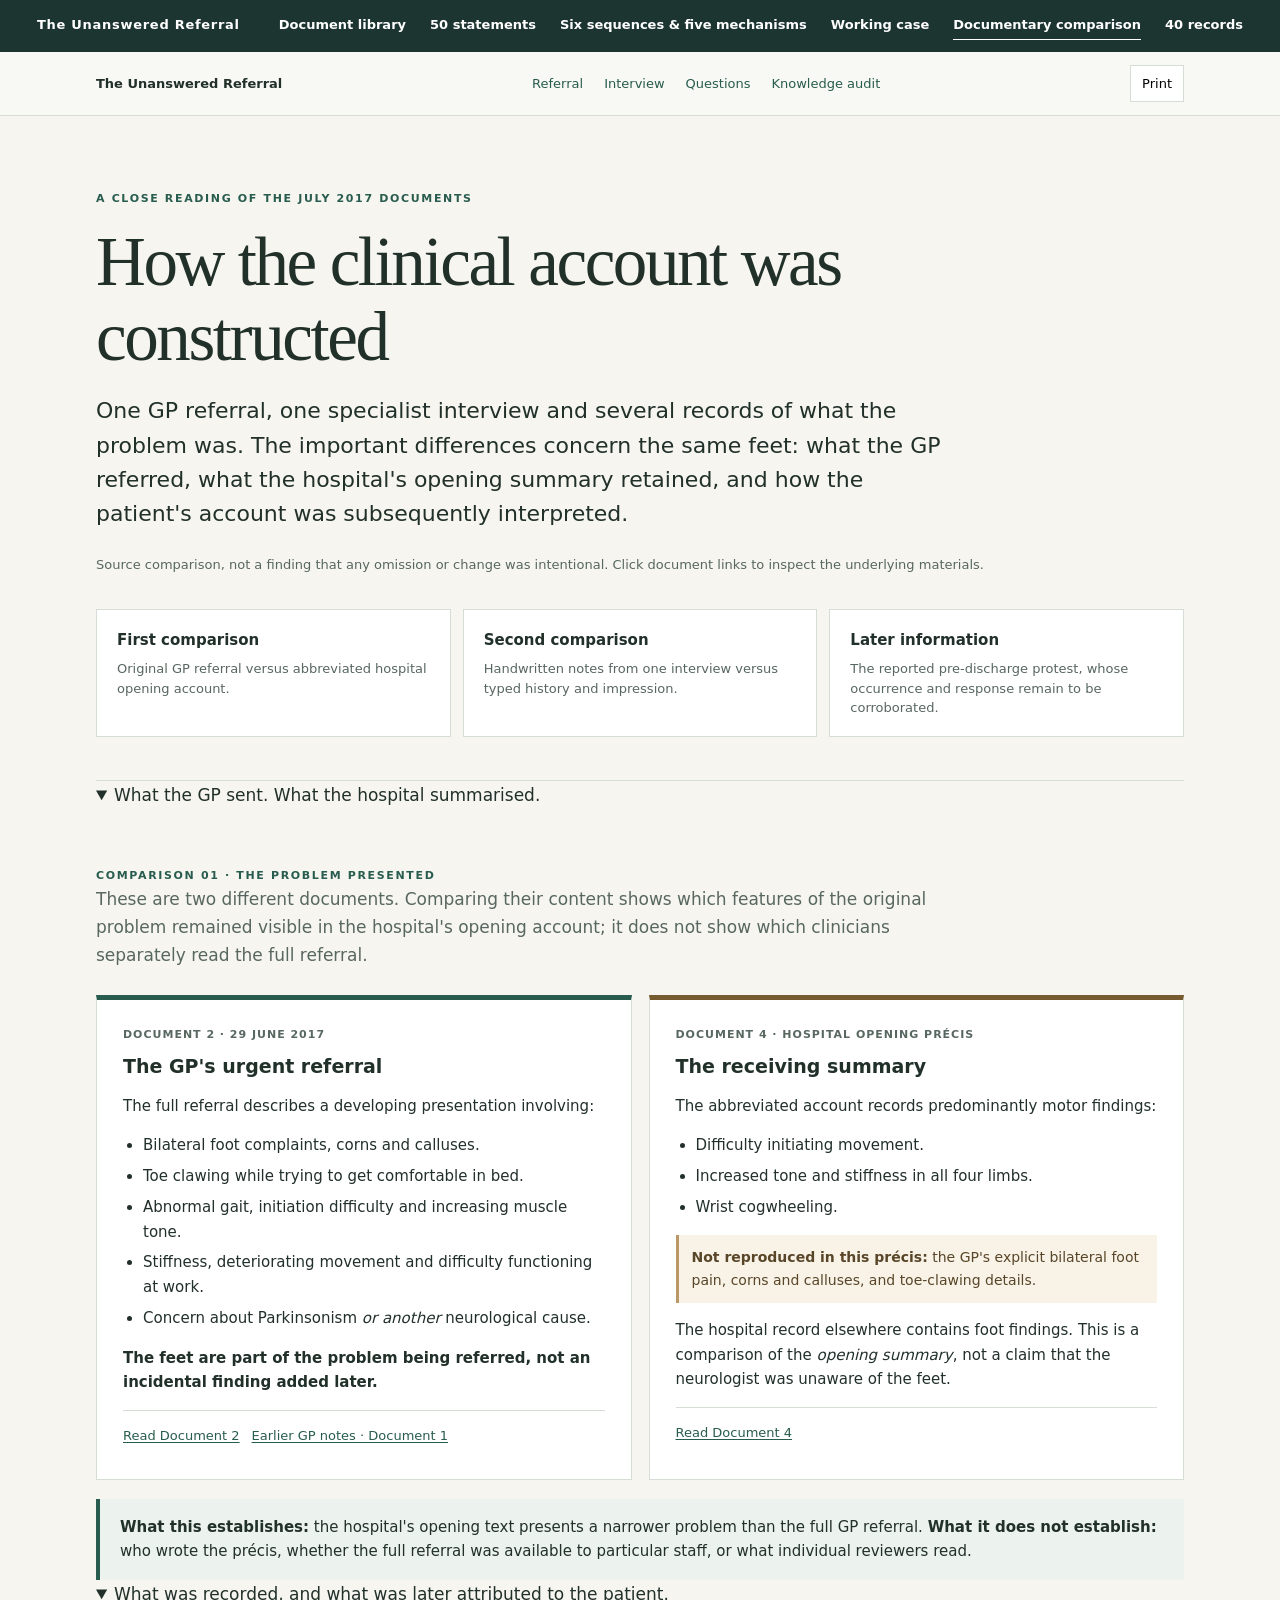
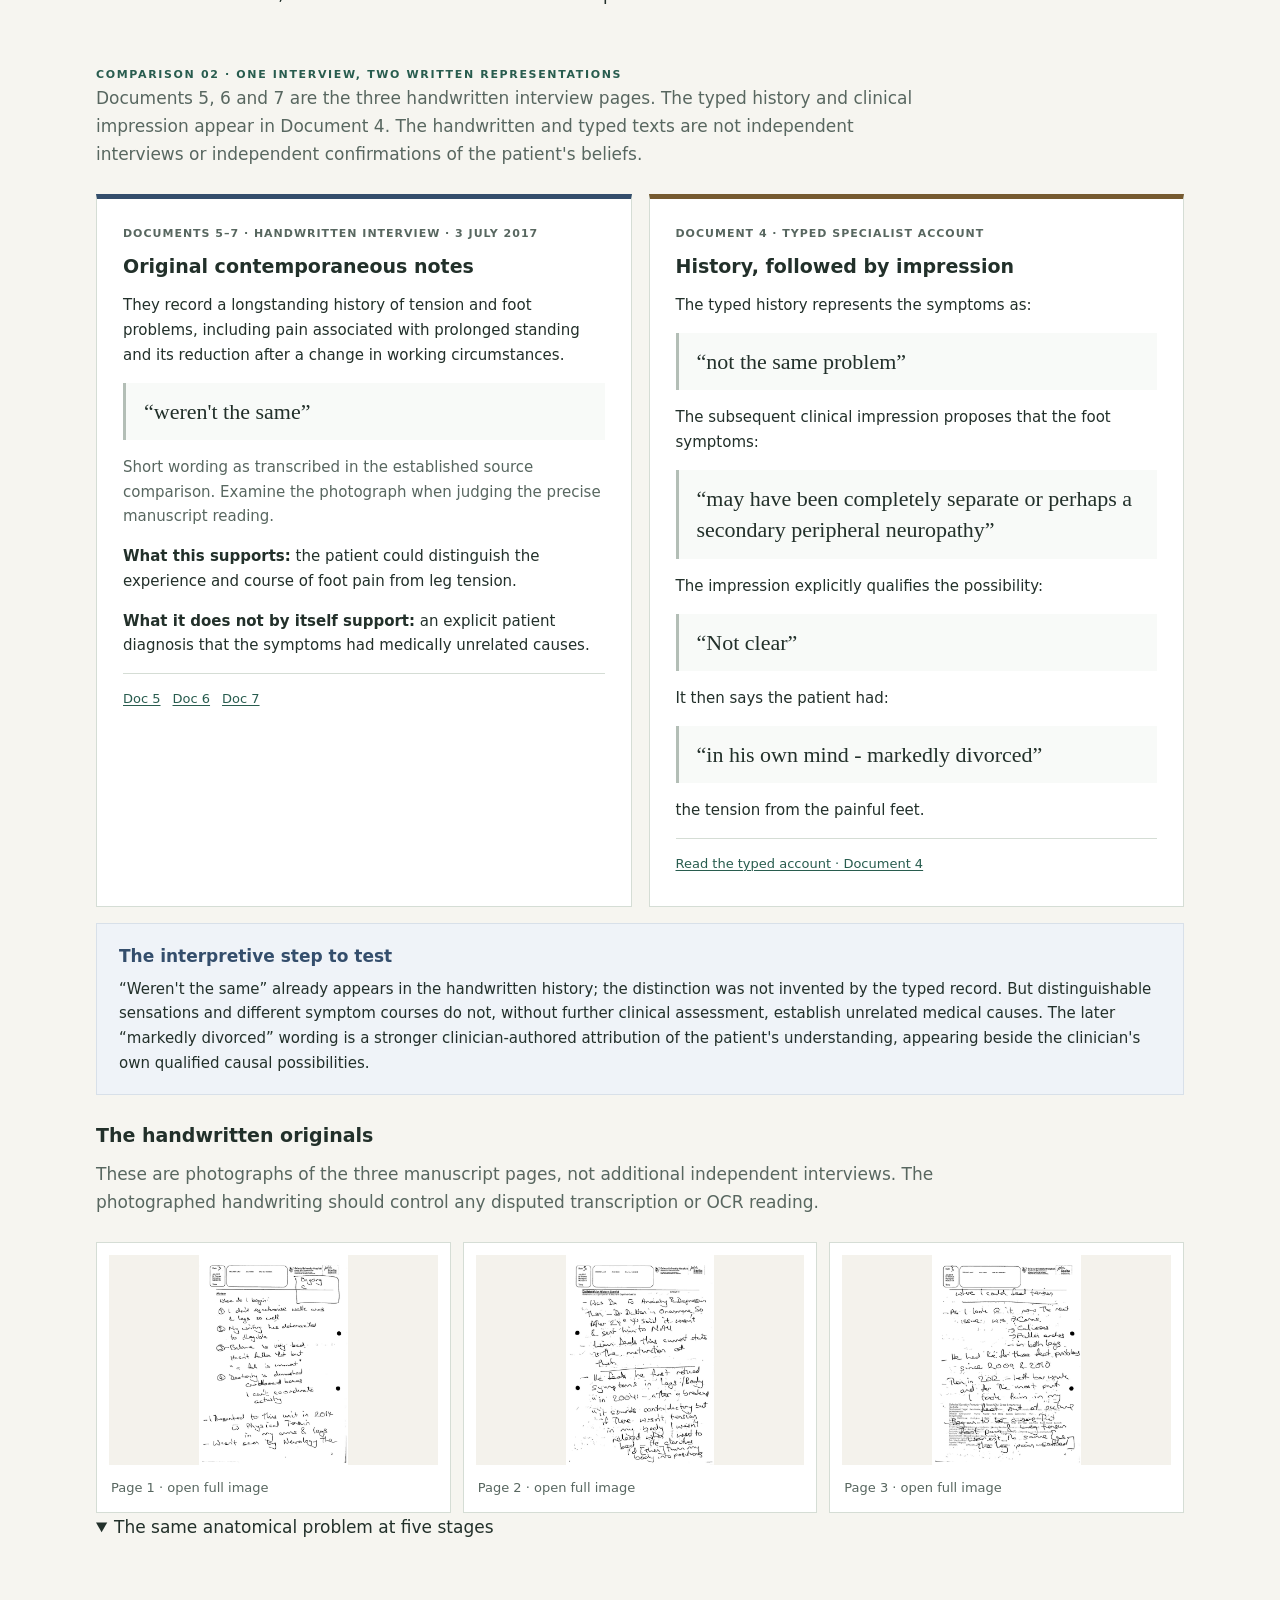
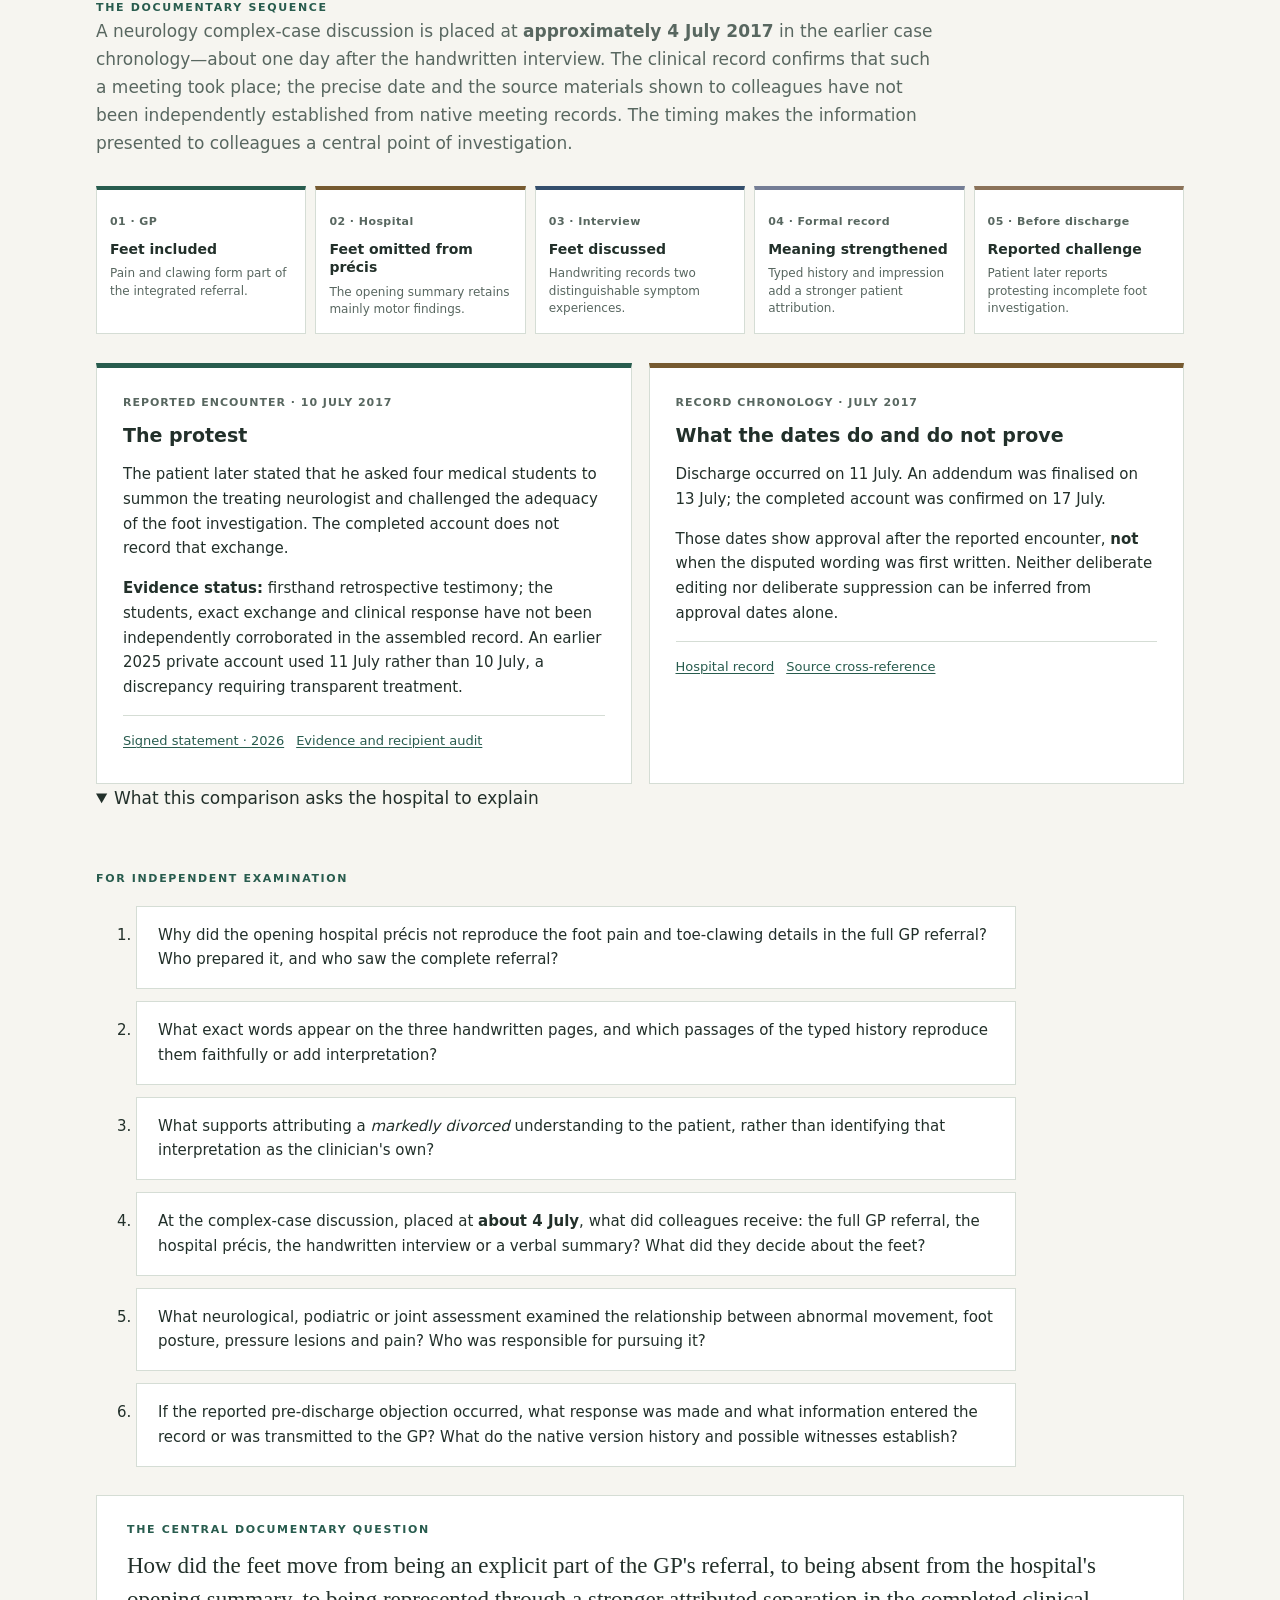
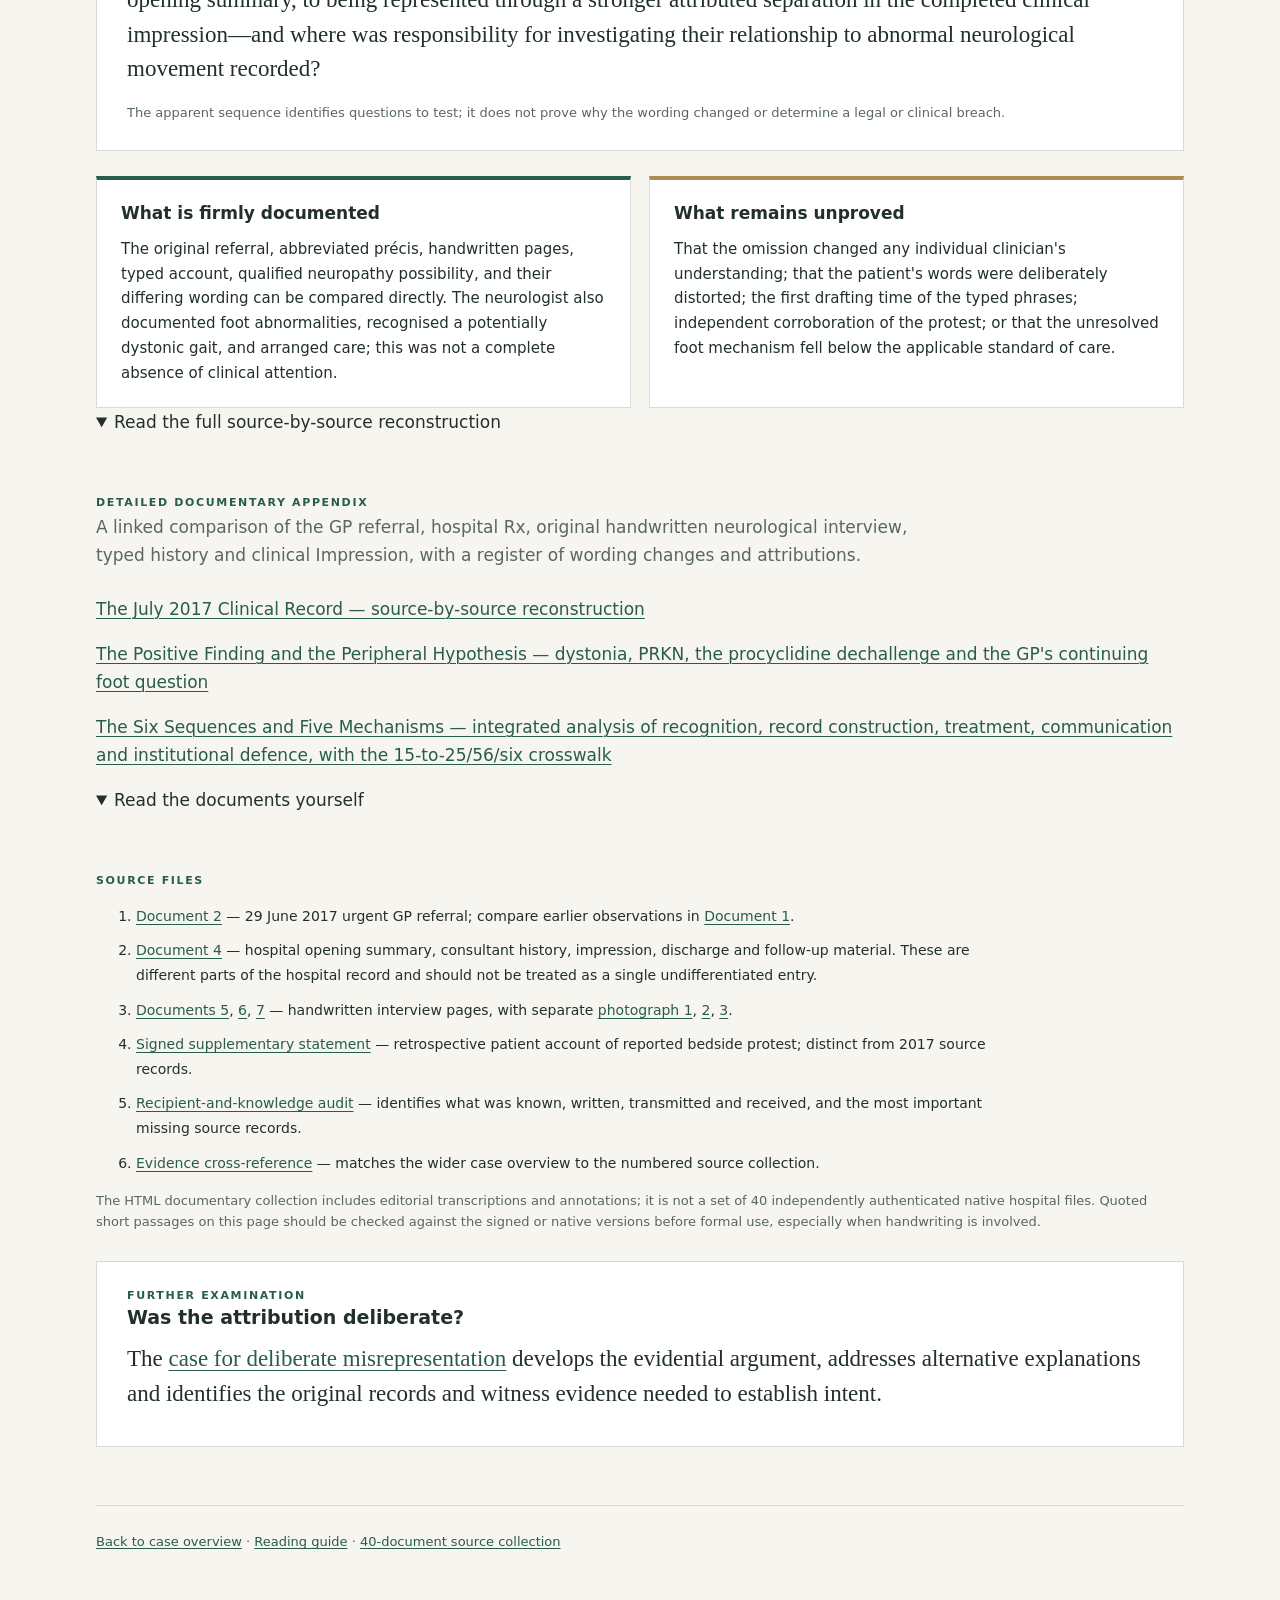
==== commit ef318320: "Apply shared publication design and library navigation to documentary-comparison.html" ====
--- a/documentary-comparison.html
+++ b/documentary-comparison.html
@@ -16,6 +16,8 @@
 @media print{header,.print{display:none}body{font-size:12px;background:white}main{max-width:none}.hero{padding:16px 0}.hero h1{font-size:35px}.summary,.comparison,.meaning{grid-template-columns:1fr 1fr}.rail{grid-template-columns:repeat(5,1fr)}.panel,.mini,.step,.photo{break-inside:avoid}.block{padding-top:28px}h2{font-size:27px}.photo img{height:140px}a{color:inherit}}
 </style>
 <link rel="stylesheet" href="origami.css">
+<link rel="stylesheet" href="publication.css">
+<script defer src="publication.js"></script>
 </head>
 <body>
 <header><div class="top"><a class="brand" href="./">The Unanswered Referral</a><nav class="nav" aria-label="Page navigation"><a href="#referral">Referral</a><a href="#interview">Interview</a><a href="#question">Questions</a><a href="supporting.html?document=audit">Knowledge audit</a></nav><button class="print" type="button" onclick="window.print()">Print</button></div></header>
@@ -41,7 +43,7 @@
    <p>The full referral describes a developing presentation involving:</p>
    <ul><li>Bilateral foot complaints, corns and calluses.</li><li>Toe clawing while trying to get comfortable in bed.</li><li>Abnormal gait, initiation difficulty and increasing muscle tone.</li><li>Stiffness, deteriorating movement and difficulty functioning at work.</li><li>Concern about Parkinsonism <em>or another</em> neurological cause.</li></ul>
    <p><strong>The feet are part of the problem being referred, not an incidental finding added later.</strong></p>
-   <footer><a href="Margaret_Tansey.html#document-2">Read Document 2</a><a href="Margaret_Tansey.html#document-1">Earlier GP notes · Document 1</a></footer>
+   <footer><a href="records-mobile.html#document-2">Read Document 2</a><a href="records-mobile.html#document-1">Earlier GP notes · Document 1</a></footer>
   </article>
   <article class="panel secondary">
    <div class="kicker">Document 4 · Hospital opening précis</div><h3>The receiving summary</h3>
@@ -49,7 +51,7 @@
    <ul><li>Difficulty initiating movement.</li><li>Increased tone and stiffness in all four limbs.</li><li>Wrist cogwheeling.</li></ul>
    <div class="omitted"><strong>Not reproduced in this précis:</strong> the GP's explicit bilateral foot pain, corns and calluses, and toe-clawing details.</div>
    <p>The hospital record elsewhere contains foot findings. This is a comparison of the <em>opening summary</em>, not a claim that the neurologist was unaware of the feet.</p>
-   <footer><a href="Margaret_Tansey.html#document-4">Read Document 4</a></footer>
+   <footer><a href="records-mobile.html#document-4">Read Document 4</a></footer>
   </article>
  </div>
  <div class="notice"><strong>What this establishes:</strong> the hospital's opening text presents a narrower problem than the full GP referral. <strong>What it does not establish:</strong> who wrote the précis, whether the full referral was available to particular staff, or what individual reviewers read.</div>
@@ -66,7 +68,7 @@
    <p class="small">Short wording as transcribed in the established source comparison. Examine the photograph when judging the precise manuscript reading.</p>
    <p><strong>What this supports:</strong> the patient could distinguish the experience and course of foot pain from leg tension.</p>
    <p><strong>What it does not by itself support:</strong> an explicit patient diagnosis that the symptoms had medically unrelated causes.</p>
-   <footer><a href="Margaret_Tansey.html#document-5">Doc 5</a><a href="Margaret_Tansey.html#document-6">Doc 6</a><a href="Margaret_Tansey.html#document-7">Doc 7</a></footer>
+   <footer><a href="records-mobile.html#document-5">Doc 5</a><a href="records-mobile.html#document-6">Doc 6</a><a href="records-mobile.html#document-7">Doc 7</a></footer>
   </article>
   <article class="panel secondary">
    <div class="kicker">Document 4 · Typed specialist account</div><h3>History, followed by impression</h3>
@@ -79,7 +81,7 @@
    <p>It then says the patient had:</p>
    <blockquote class="sourcequote">“in his own mind - markedly divorced”</blockquote>
    <p>the tension from the painful feet.</p>
-   <footer><a href="Margaret_Tansey.html#document-4">Read the typed account · Document 4</a></footer>
+   <footer><a href="records-mobile.html#document-4">Read the typed account · Document 4</a></footer>
   </article>
  </div>
  <div class="interpret"><strong>The interpretive step to test</strong><p>“Weren't the same” already appears in the handwritten history; the distinction was not invented by the typed record. But distinguishable sensations and different symptom courses do not, without further clinical assessment, establish unrelated medical causes. The later “markedly divorced” wording is a stronger clinician-authored attribution of the patient's understanding, appearing beside the clinician's own qualified causal possibilities.</p></div>
@@ -103,7 +105,7 @@
  </div>
  <div class="comparison">
  <article class="panel"><div class="kicker">Reported encounter · 10 July 2017</div><h3>The protest</h3><p>The patient later stated that he asked four medical students to summon the treating neurologist and challenged the adequacy of the foot investigation. The completed account does not record that exchange.</p><p><strong>Evidence status:</strong> firsthand retrospective testimony; the students, exact exchange and clinical response have not been independently corroborated in the assembled record. An earlier 2025 private account used 11 July rather than 10 July, a discrepancy requiring transparent treatment.</p><footer><a href="Article_16_Supplementary_Statement_July_2017.pdf">Signed statement · 2026</a><a href="supporting.html?document=audit">Evidence and recipient audit</a></footer></article>
- <article class="panel secondary"><div class="kicker">Record chronology · July 2017</div><h3>What the dates do and do not prove</h3><p>Discharge occurred on 11 July. An addendum was finalised on 13 July; the completed account was confirmed on 17 July.</p><p>Those dates show approval after the reported encounter, <strong>not</strong> when the disputed wording was first written. Neither deliberate editing nor deliberate suppression can be inferred from approval dates alone.</p><footer><a href="Margaret_Tansey.html#document-4">Hospital record</a><a href="supporting.html?document=crosswalk">Source cross-reference</a></footer></article>
+ <article class="panel secondary"><div class="kicker">Record chronology · July 2017</div><h3>What the dates do and do not prove</h3><p>Discharge occurred on 11 July. An addendum was finalised on 13 July; the completed account was confirmed on 17 July.</p><p>Those dates show approval after the reported encounter, <strong>not</strong> when the disputed wording was first written. Neither deliberate editing nor deliberate suppression can be inferred from approval dates alone.</p><footer><a href="records-mobile.html#document-4">Hospital record</a><a href="supporting.html?document=crosswalk">Source cross-reference</a></footer></article>
  </div>
 </section>
 <section class="block" id="question">
@@ -122,9 +124,9 @@
 <section class="block" id="detailed-reconstruction"><div class="eyebrow">Detailed documentary appendix</div><h2>Read the full source-by-source reconstruction</h2><p class="intro">A linked comparison of the GP referral, hospital Rx, original handwritten neurological interview, typed history and clinical Impression, with a register of wording changes and attributions.</p><p><a href="JULY_2017_CLINICAL_RECORD_SOURCE_RECONSTRUCTION.md">The July 2017 Clinical Record — source-by-source reconstruction</a></p><p><a href="THE_POSITIVE_FINDING_AND_THE_PERIPHERAL_HYPOTHESIS.md">The Positive Finding and the Peripheral Hypothesis — dystonia, PRKN, the procyclidine dechallenge and the GP's continuing foot question</a></p><p><a href="THE_SIX_SEQUENCES_AND_FIVE_MECHANISMS.md">The Six Sequences and Five Mechanisms — integrated analysis of recognition, record construction, treatment, communication and institutional defence, with the 15-to-25/56/six crosswalk</a></p></section>
 <section class="block" id="sources"><div class="eyebrow">Source files</div><h2>Read the documents yourself</h2>
  <ol class="sources">
- <li><a href="Margaret_Tansey.html#document-2">Document 2</a> — 29 June 2017 urgent GP referral; compare earlier observations in <a href="Margaret_Tansey.html#document-1">Document 1</a>.</li>
- <li><a href="Margaret_Tansey.html#document-4">Document 4</a> — hospital opening summary, consultant history, impression, discharge and follow-up material. These are different parts of the hospital record and should not be treated as a single undifferentiated entry.</li>
- <li><a href="Margaret_Tansey.html#document-5">Documents 5</a>, <a href="Margaret_Tansey.html#document-6">6</a>, <a href="Margaret_Tansey.html#document-7">7</a> — handwritten interview pages, with separate <a href="document_05_manuscript.jpg">photograph 1</a>, <a href="document_06_manuscript.jpg">2</a>, <a href="document_07_manuscript.jpg">3</a>.</li>
+ <li><a href="records-mobile.html#document-2">Document 2</a> — 29 June 2017 urgent GP referral; compare earlier observations in <a href="records-mobile.html#document-1">Document 1</a>.</li>
+ <li><a href="records-mobile.html#document-4">Document 4</a> — hospital opening summary, consultant history, impression, discharge and follow-up material. These are different parts of the hospital record and should not be treated as a single undifferentiated entry.</li>
+ <li><a href="records-mobile.html#document-5">Documents 5</a>, <a href="records-mobile.html#document-6">6</a>, <a href="records-mobile.html#document-7">7</a> — handwritten interview pages, with separate <a href="document_05_manuscript.jpg">photograph 1</a>, <a href="document_06_manuscript.jpg">2</a>, <a href="document_07_manuscript.jpg">3</a>.</li>
  <li><a href="Article_16_Supplementary_Statement_July_2017.pdf">Signed supplementary statement</a> — retrospective patient account of reported bedside protest; distinct from 2017 source records.</li>
  <li><a href="supporting.html?document=audit">Recipient-and-knowledge audit</a> — identifies what was known, written, transmitted and received, and the most important missing source records.</li>
  <li><a href="supporting.html?document=crosswalk">Evidence cross-reference</a> — matches the wider case overview to the numbered source collection.</li>
--- a/origami.css
+++ b/origami.css
@@ -115,3 +115,47 @@
  .origami-comparison>.comparison-body{display:block!important}
  .origami-comparison>summary:after{display:none!important}
 }
+
+/* Supporting-reader document picker, small enough for a phone toolbar. */
+.mobile-doc-nav{display:contents}
+.mobile-doc-nav>summary{display:none}
+@media(max-width:900px){
+ header .top > nav{display:none!important}
+ header .top{display:flex!important;flex-direction:row!important;align-items:center!important;flex-wrap:wrap!important;padding:10px 15px!important;gap:9px!important}
+ header .top>a{font-size:11px!important;letter-spacing:0!important;max-width:55%;line-height:1.3}
+ .mobile-doc-nav{display:block;margin-left:auto;position:relative}
+ .mobile-doc-nav>summary{display:block;cursor:pointer;list-style:none;font:700 12px/1.3 system-ui,sans-serif;border:1px solid var(--fold-border);border-radius:999px;padding:11px 14px;background:#fff;min-height:41px;color:#315e4e}
+ .mobile-doc-nav>summary::-webkit-details-marker{display:none}
+ .mobile-doc-nav>summary:after{content:"  ▾"}
+ .mobile-doc-nav[open]>summary:after{content:"  ▴"}
+ .mobile-doc-nav>nav{display:none!important}
+ .mobile-doc-nav[open]>nav{display:grid!important;position:absolute;top:calc(100% + 8px);right:0;width:min(88vw,310px);max-height:65vh;overflow:auto;background:#fffdf9;border:1px solid var(--fold-border);box-shadow:0 12px 35px rgba(20,30,20,.15);border-radius:14px;padding:7px!important;gap:0!important;z-index:20}
+ .mobile-doc-nav nav a{padding:12px!important;border-bottom:1px solid #e8eee7!important;min-height:43px;line-height:1.3}
+ .mobile-doc-nav nav a:last-child{border-bottom:0!important}
+ .mobile-doc-nav nav a[aria-current="page"]{font-weight:800;background:#edf2ed;border-radius:8px}
+}
+@media print{.origami-home{display:none!important}.mobile-doc-nav{display:none!important}}
+
+/* Nested items in the 56-matter investigative checklist. */
+.origami-issue{border:1px solid var(--fold-border);border-radius:10px;background:#fff;overflow:hidden;margin:4px 0 10px;min-width:0}
+.origami-issue>summary{list-style:none;cursor:pointer;position:relative;min-height:49px;padding:13px 39px 13px 12px;font:650 14px/1.4 system-ui,sans-serif;color:var(--fold-ink)}
+.origami-issue>summary::-webkit-details-marker{display:none}
+.origami-issue>summary:after{content:"+";position:absolute;right:12px;top:11px;font:22px system-ui,sans-serif;color:#3b684f}
+.origami-issue[open]>summary{background:#f0f4ef;border-bottom:1px solid var(--fold-border)}
+.origami-issue[open]>summary:after{content:"−"}
+.origami-issue-body{padding:12px 14px 16px;font-size:15px;line-height:1.6;overflow-wrap:anywhere}
+.origami-issue-body>p:last-child{margin-bottom:0}
+@media(max-width:540px){.origami-issue{margin-left:-4px;margin-right:-4px}}
+@media print{.origami-issue>.origami-issue-body{display:block!important}.origami-issue>summary:after{display:none!important}}
+
+/* Editorial reading mode: procedural prefaces remain available, but folded. */
+.origami-notes{border:1px solid var(--fold-border);border-radius:12px;background:#f1f4ef;margin:9px 0 17px;overflow:hidden;font:13px/1.5 system-ui,sans-serif;color:#526359}
+.origami-notes>summary{cursor:pointer;list-style:none;min-height:44px;padding:12px 40px 11px 14px;position:relative;font:650 12px/1.4 system-ui,sans-serif;color:#496454}
+.origami-notes>summary::-webkit-details-marker{display:none}
+.origami-notes>summary:after{content:"+";position:absolute;right:15px;top:10px;font:22px/1 system-ui,sans-serif}
+.origami-notes[open]>summary:after{content:"−"}
+.origami-notes[open]>summary{border-bottom:1px solid var(--fold-border)}
+.origami-notes-body{padding:13px 15px 17px;font-size:13px;line-height:1.55}
+.origami-notes-body p{font-size:13px!important;line-height:1.55!important;margin:0 0 12px!important}
+.origami-notes-body p:last-child{margin-bottom:0!important}
+@media print{.origami-notes-body{display:block!important}}
--- a/publication.css
+++ b/publication.css
@@ -0,0 +1,49 @@
+/* Publication layer: presentation only; original source documents remain untouched. */
+:root{--publication-ink:#1d2928;--publication-accent:#245d58;--publication-soft:#eaf1ed;--publication-rule:#cdd7d0}
+html{scroll-padding-top:100px}
+body{font-kerning:normal;overflow-wrap:break-word}
+a{text-decoration-thickness:from-font;text-underline-offset:.19em}
+a:hover{text-decoration-thickness:2px}
+:where(a,button,input,summary,select):focus-visible{outline:3px solid #a46618!important;outline-offset:4px!important}
+:where(button,summary,a){touch-action:manipulation}
+:where(.article,.content,.record-body,.publication-prose){max-width:100%;font-variant-numeric:oldstyle-nums}
+:where(.article,.content,.record-body,.publication-prose) :where(p,li,blockquote){text-wrap:pretty}
+:where(.article,.content,.record-body,.publication-prose) p{line-height:1.78}
+:where(.article,.content,.record-body,.publication-prose) :where(h1,h2,h3,h4){text-wrap:balance}
+:where(.article,.content,.record-body,.publication-prose) :where(h2,h3,h4){scroll-margin-top:110px}
+:where(.article,.content,.record-body,.publication-prose) img{max-width:100%;height:auto}
+:where(.article,.content,.record-body,.publication-prose) :where(table){max-width:100%;overflow-x:auto}
+:where(.article,.content,.record-body,.publication-prose) :where(th){background:#edf2ee}
+:where(.article,.content,.record-body,.publication-prose) :where(td,th){vertical-align:top}
+:where(.article,.content,.record-body,.publication-prose) :where(pre){max-width:100%;overflow:auto}
+:where(.article,.content,.record-body,.publication-prose) :where(blockquote){break-inside:avoid}
+.publication-bar{background:#1d3531;color:#f8f6ef;font:600 13px/1.45 system-ui,sans-serif}
+.publication-bar nav{max-width:1250px;margin:auto;padding:12px 22px;display:flex;align-items:center;gap:12px 24px;flex-wrap:wrap}
+.publication-bar a{color:#fff;text-decoration:none;border-bottom:1px solid transparent;padding:4px 0}
+.publication-bar a:hover,.publication-bar a[aria-current="page"]{border-bottom-color:#fff}
+.publication-bar .publication-mark{font-weight:800;letter-spacing:.055em;margin-right:auto}
+.publication-bar .publication-note{font-size:11px;font-weight:400;color:#d2dfd8}
+.publication-access{position:absolute;left:-10000px;top:0;z-index:1000;padding:12px;background:#fff;color:#173f37}
+.publication-access:focus{left:12px}
+.publication-library-link{display:inline-flex;align-items:center;gap:7px;border:1px solid var(--publication-rule);background:#fffdf9;padding:10px 14px;font:650 13px system-ui,sans-serif;text-decoration:none}
+.publication-library-link:hover{background:var(--publication-soft)}
+.publication-tool-row{display:flex;gap:10px;flex-wrap:wrap;margin:15px 0}
+.publication-tool-row button{font:600 12px system-ui,sans-serif;padding:9px 13px;border:1px solid var(--publication-rule);background:#fff;cursor:pointer}
+@media(max-width:700px){
+ .publication-bar nav{gap:4px 14px;padding:10px 16px}
+ .publication-bar .publication-mark{flex:1 0 100%}
+ :where(.article,.content,.record-body,.publication-prose) p{line-height:1.68}
+ .publication-bar .publication-note{display:none}
+}
+@media(prefers-reduced-motion:reduce){html{scroll-behavior:auto!important}*,*::before,*::after{scroll-behavior:auto!important;transition-duration:.01ms!important;animation-duration:.01ms!important}}
+@media print{
+ @page{size:auto;margin:18mm 17mm}
+ body{background:#fff!important;color:#111!important;font-size:11pt!important;line-height:1.48!important}
+ .publication-bar,.publication-access,.publication-tool-row,.publication-library-link{display:none!important}
+ :where(.article,.content,.record-body,.publication-prose) :where(h1,h2,h3,h4){break-after:avoid;page-break-after:avoid}
+ :where(.article,.content,.record-body,.publication-prose) :where(figure,table,blockquote){break-inside:avoid}
+ :where(.article,.content,.record-body,.publication-prose) :where(a){color:#111;text-decoration:underline}
+ details.origami-section,details.origami-issue,details.origami-home{display:block!important;break-inside:auto!important}
+ details.origami-section > .origami-inner,details.origami-issue > .origami-issue-body,details.origami-home > .fold-home-body{display:block!important}
+ details.origami-section > summary::after,details.origami-home > summary::after{display:none!important}
+}
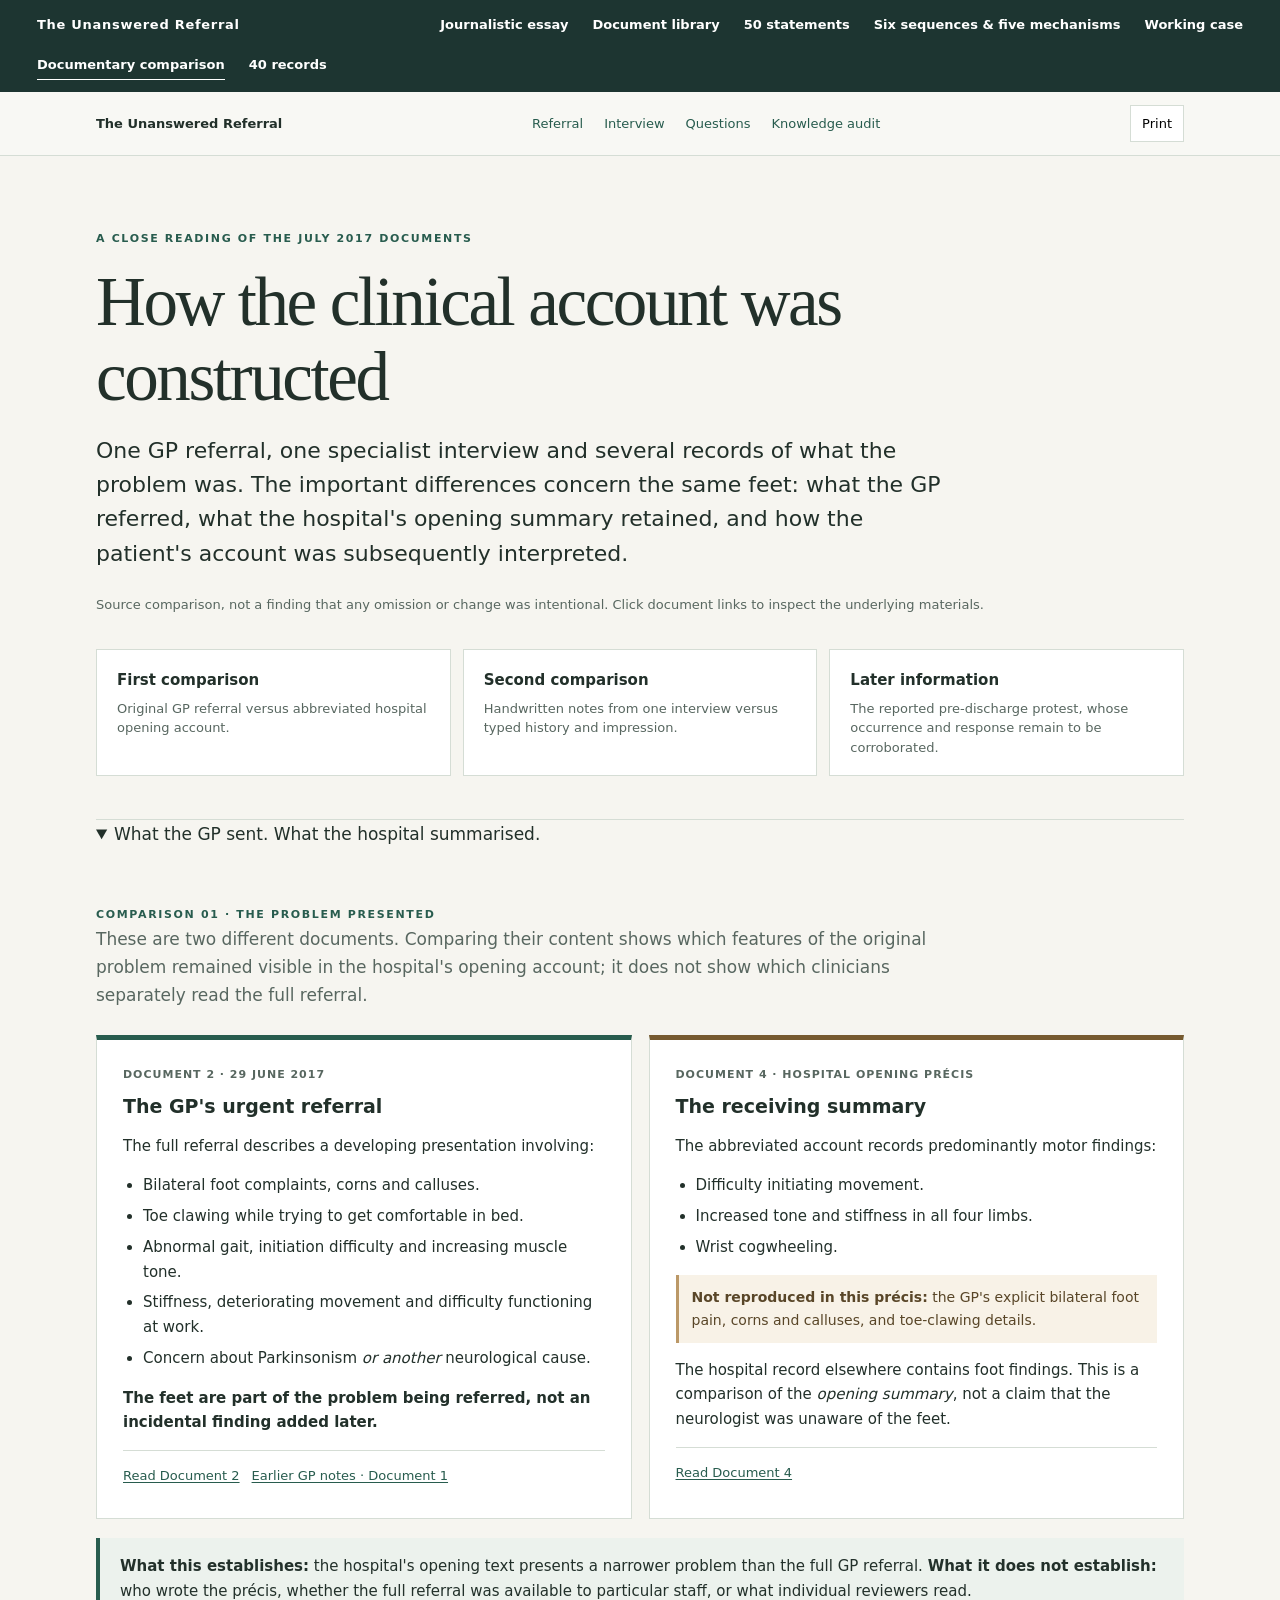
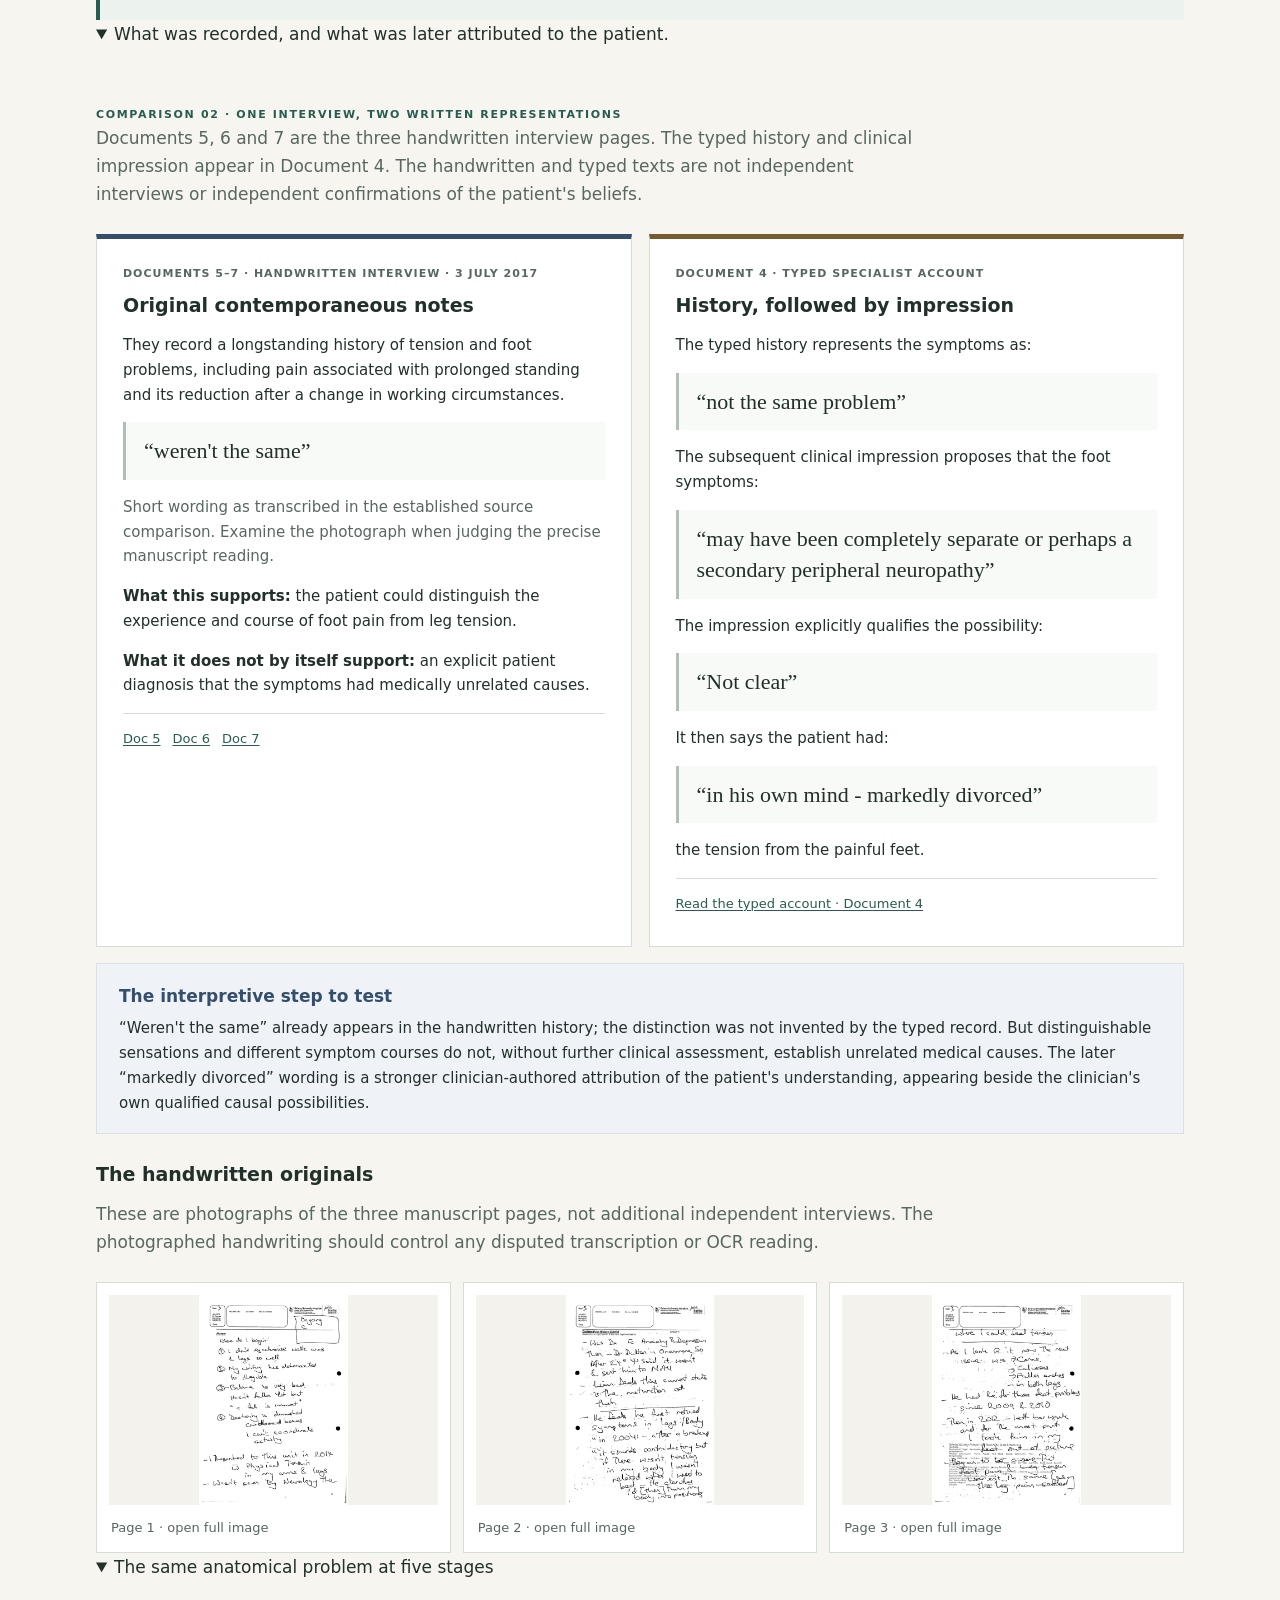
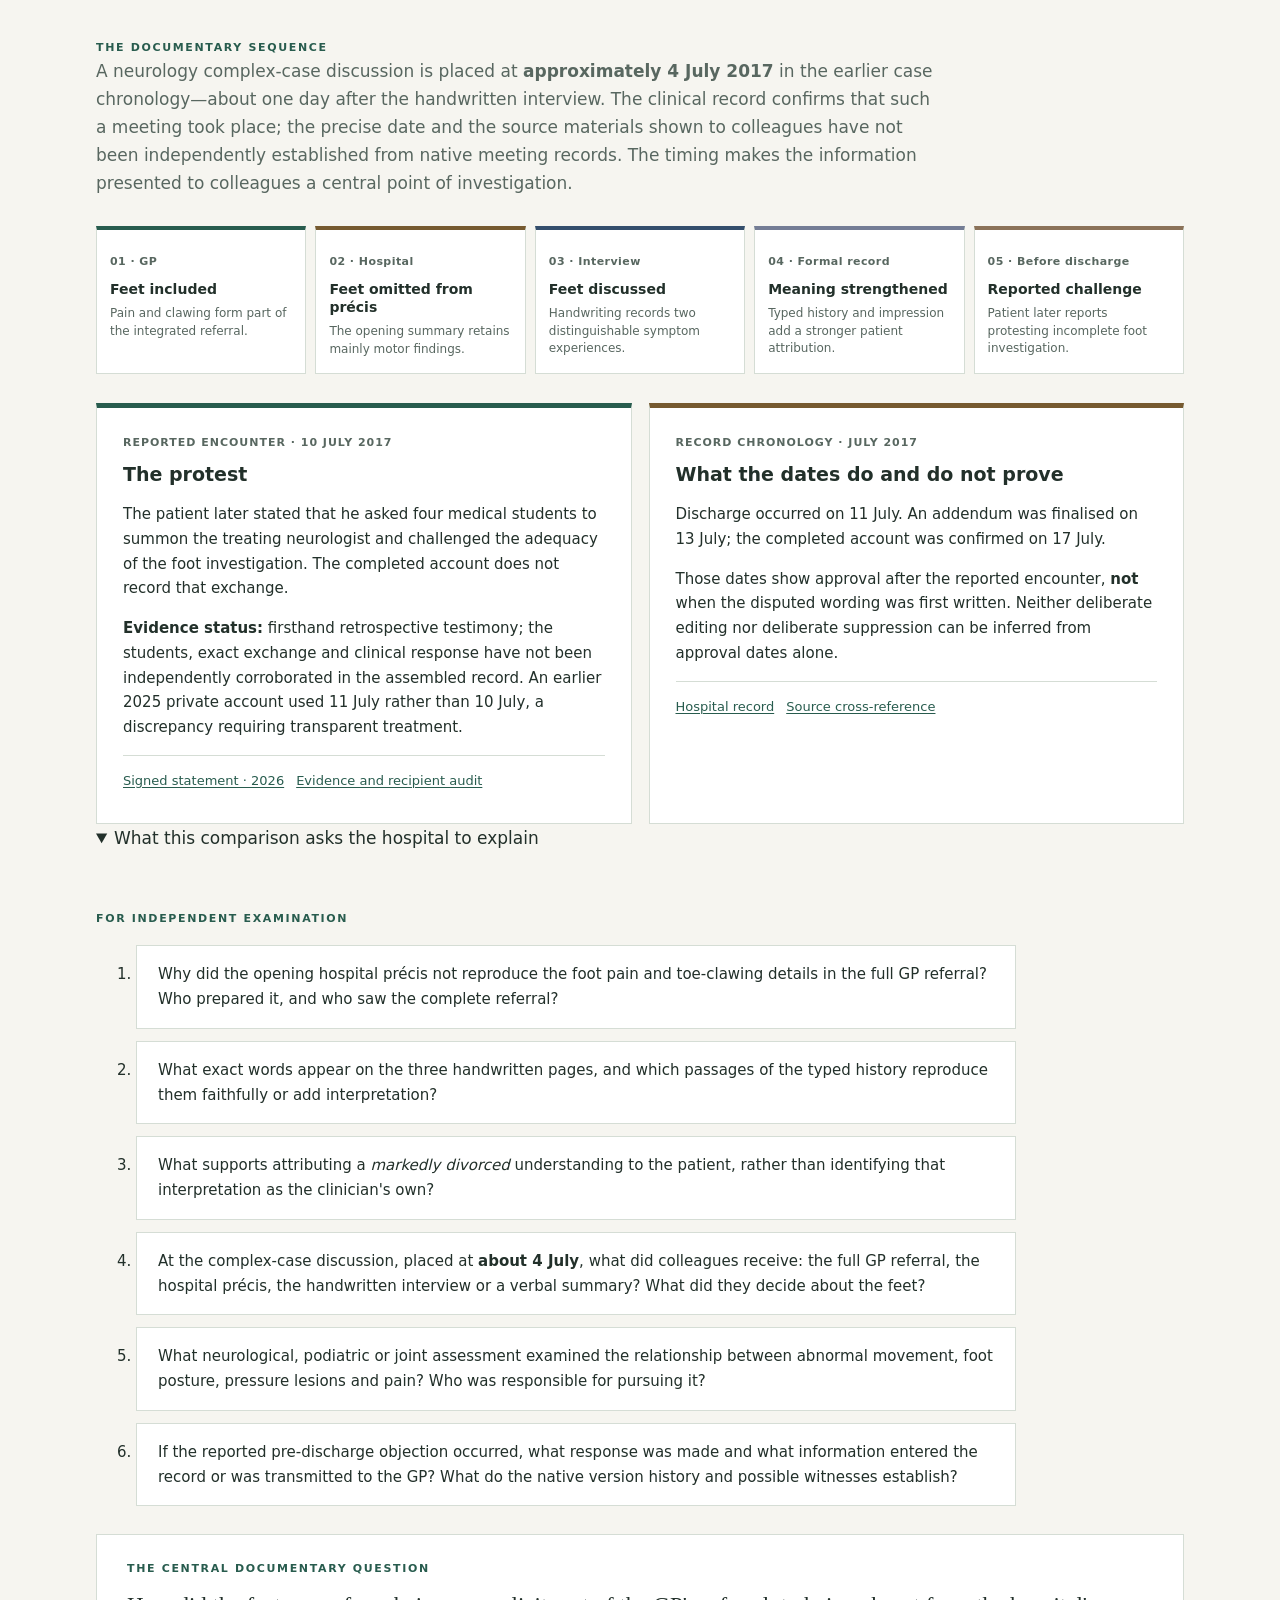
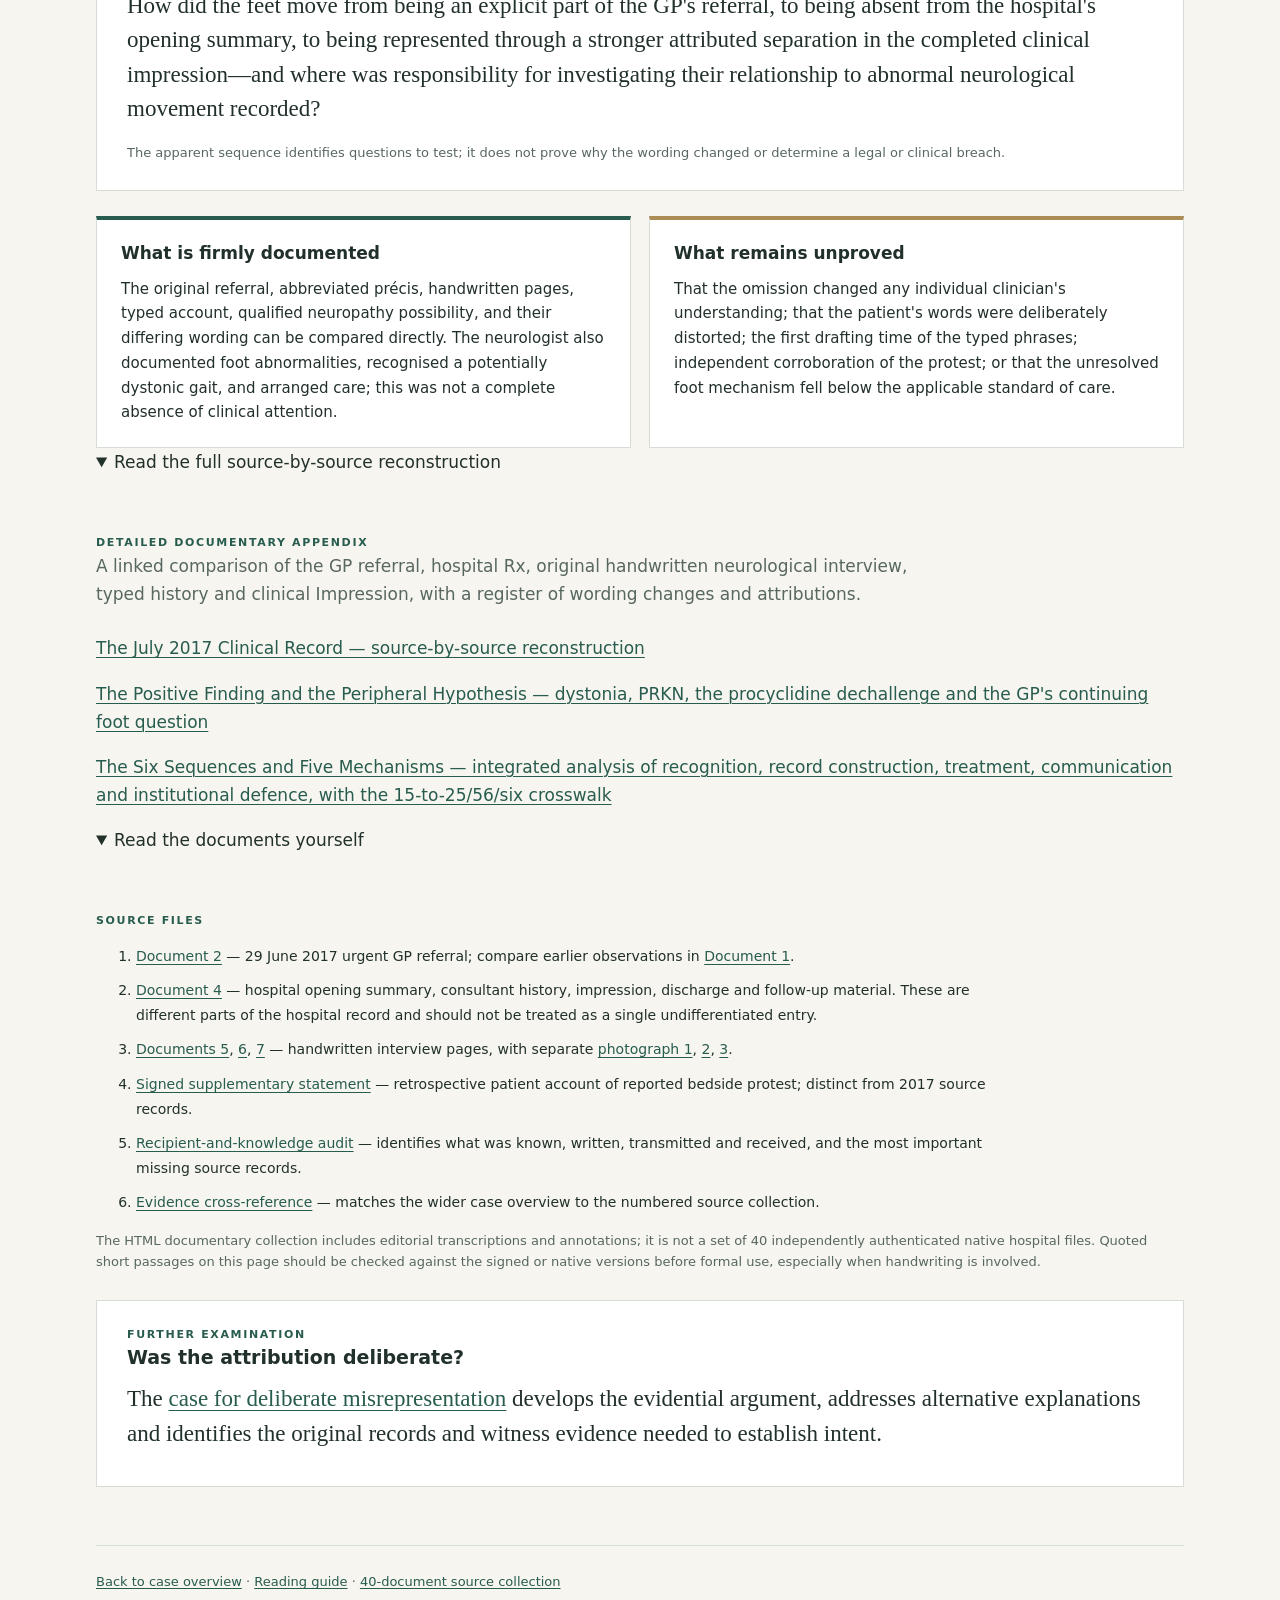
==== commit 6d5a962d: "Streamline visitor reading routes and fold ancillary material" ====
--- a/documentary-comparison.html
+++ b/documentary-comparison.html
@@ -121,7 +121,7 @@
  <div class="callout"><div class="eyebrow">The central documentary question</div><p>How did the feet move from being an explicit part of the GP's referral, to being absent from the hospital's opening summary, to being represented through a stronger attributed separation in the completed clinical impression—and where was responsibility for investigating their relationship to abnormal neurological movement recorded?</p><span class="small">The apparent sequence identifies questions to test; it does not prove why the wording changed or determine a legal or clinical breach.</span></div>
  <div class="meaning"><article class="test"><h3>What is firmly documented</h3><p>The original referral, abbreviated précis, handwritten pages, typed account, qualified neuropathy possibility, and their differing wording can be compared directly. The neurologist also documented foot abnormalities, recognised a potentially dystonic gait, and arranged care; this was not a complete absence of clinical attention.</p></article><article class="caution"><h3>What remains unproved</h3><p>That the omission changed any individual clinician's understanding; that the patient's words were deliberately distorted; the first drafting time of the typed phrases; independent corroboration of the protest; or that the unresolved foot mechanism fell below the applicable standard of care.</p></article></div>
 </section>
-<section class="block" id="detailed-reconstruction"><div class="eyebrow">Detailed documentary appendix</div><h2>Read the full source-by-source reconstruction</h2><p class="intro">A linked comparison of the GP referral, hospital Rx, original handwritten neurological interview, typed history and clinical Impression, with a register of wording changes and attributions.</p><p><a href="JULY_2017_CLINICAL_RECORD_SOURCE_RECONSTRUCTION.md">The July 2017 Clinical Record — source-by-source reconstruction</a></p><p><a href="THE_POSITIVE_FINDING_AND_THE_PERIPHERAL_HYPOTHESIS.md">The Positive Finding and the Peripheral Hypothesis — dystonia, PRKN, the procyclidine dechallenge and the GP's continuing foot question</a></p><p><a href="THE_SIX_SEQUENCES_AND_FIVE_MECHANISMS.md">The Six Sequences and Five Mechanisms — integrated analysis of recognition, record construction, treatment, communication and institutional defence, with the 15-to-25/56/six crosswalk</a></p></section>
+<section class="block" id="detailed-reconstruction"><div class="eyebrow">Detailed documentary appendix</div><h2>Read the full source-by-source reconstruction</h2><p class="intro">A linked comparison of the GP referral, hospital Rx, original handwritten neurological interview, typed history and clinical Impression, with a register of wording changes and attributions.</p><p><a href="reader.html?file=JULY_2017_CLINICAL_RECORD_SOURCE_RECONSTRUCTION.md">The July 2017 Clinical Record — source-by-source reconstruction</a></p><p><a href="reader.html?file=THE_POSITIVE_FINDING_AND_THE_PERIPHERAL_HYPOTHESIS.md">The Positive Finding and the Peripheral Hypothesis — dystonia, PRKN, the procyclidine dechallenge and the GP's continuing foot question</a></p><p><a href="supporting.html?document=sequences">The Six Sequences and Five Mechanisms — integrated analysis of recognition, record construction, treatment, communication and institutional defence, with the 15-to-25/56/six crosswalk</a></p></section>
 <section class="block" id="sources"><div class="eyebrow">Source files</div><h2>Read the documents yourself</h2>
  <ol class="sources">
  <li><a href="records-mobile.html#document-2">Document 2</a> — 29 June 2017 urgent GP referral; compare earlier observations in <a href="records-mobile.html#document-1">Document 1</a>.</li>
@@ -133,7 +133,7 @@
  </ol>
  <p class="small">The HTML documentary collection includes editorial transcriptions and annotations; it is not a set of 40 independently authenticated native hospital files. Quoted short passages on this page should be checked against the signed or native versions before formal use, especially when handwriting is involved.</p>
 </section>
-<div class="callout"><div class="eyebrow">Further examination</div><h3>Was the attribution deliberate?</h3><p>The <a href="CASE_FOR_DELIBERATE_MISREPRESENTATION.md">case for deliberate misrepresentation</a> develops the evidential argument, addresses alternative explanations and identifies the original records and witness evidence needed to establish intent.</p></div>
+<div class="callout"><div class="eyebrow">Further examination</div><h3>Was the attribution deliberate?</h3><p>The <a href="reader.html?file=CASE_FOR_DELIBERATE_MISREPRESENTATION.md">case for deliberate misrepresentation</a> develops the evidential argument, addresses alternative explanations and identifies the original records and witness evidence needed to establish intent.</p></div>
 <div class="end"><a href="./">Back to case overview</a> · <a href="README.md">Reading guide</a> · <a href="Margaret_Tansey.html">40-document source collection</a></div>
 </main>
 <script>
@@ -149,7 +149,7 @@
   section.replaceWith(d);d.append(summary,body);body.append(section);
  });
  function adapt(){document.querySelectorAll('.origami-comparison').forEach(d=>{if(!compact.matches)d.open=true;else if(!d.dataset.wasMobile){d.open=false;d.dataset.wasMobile='yes'}})}
- compact.addEventListener('change',adapt);adapt();
+ compact.addEventListener('change',adapt);adapt();const first=document.querySelector('.origami-comparison');if(first)first.open=true;
  function goToHash(){let target;try{target=document.getElementById(decodeURIComponent(location.hash.slice(1)))}catch(e){}if(target&&target.tagName==='DETAILS'){target.open=true;target.scrollIntoView({block:'start'})}}
  addEventListener('hashchange',goToHash);goToHash();
 })();
--- a/origami.css
+++ b/origami.css
@@ -159,3 +159,7 @@
 .origami-notes-body p{font-size:13px!important;line-height:1.55!important;margin:0 0 12px!important}
 .origami-notes-body p:last-child{margin-bottom:0!important}
 @media print{.origami-notes-body{display:block!important}}
+
+/* Reader-first compact layout */
+.numbered-reader .reader-part-label{font:650 12px/1.4 system-ui,sans-serif;color:#526359;margin:16px 0 7px}.numbered-reader>ol{padding-left:24px}.numbered-reader .origami-section{margin:7px 0}.numbered-reader .origami-section>summary{min-height:52px;padding-top:11px;padding-bottom:11px}.fold-controls{justify-content:flex-end;margin:6px 0 12px}.fold-button{min-height:34px;padding:6px 12px}.origami-notes{margin:6px 0 12px}.origami-notes-body .jump,.origami-notes-body .actions{margin:8px 0}.origami-notes-body h1{font-size:22px}.wrapper .main>h1{margin:0 0 12px}.numbered-reader .origami-notes-body>h2,.numbered-reader .origami-notes-body>h3{font-size:18px}.numbered-reader .origami-notes-body{max-height:none}.wrapper .content>h1:first-child,.reader .content>h1:first-child{display:none}
+@media(max-width:900px){.wrapper,.reader{padding-top:14px!important}.fold-nav{margin:4px 0 10px}.fold-nav>summary{padding:8px 12px}.origami-notes>summary{min-height:36px;padding:8px 36px 8px 12px}.wrapper .main>h1{margin:0 0 8px}.numbered-reader .origami-section>summary h2{font-size:16px}}
